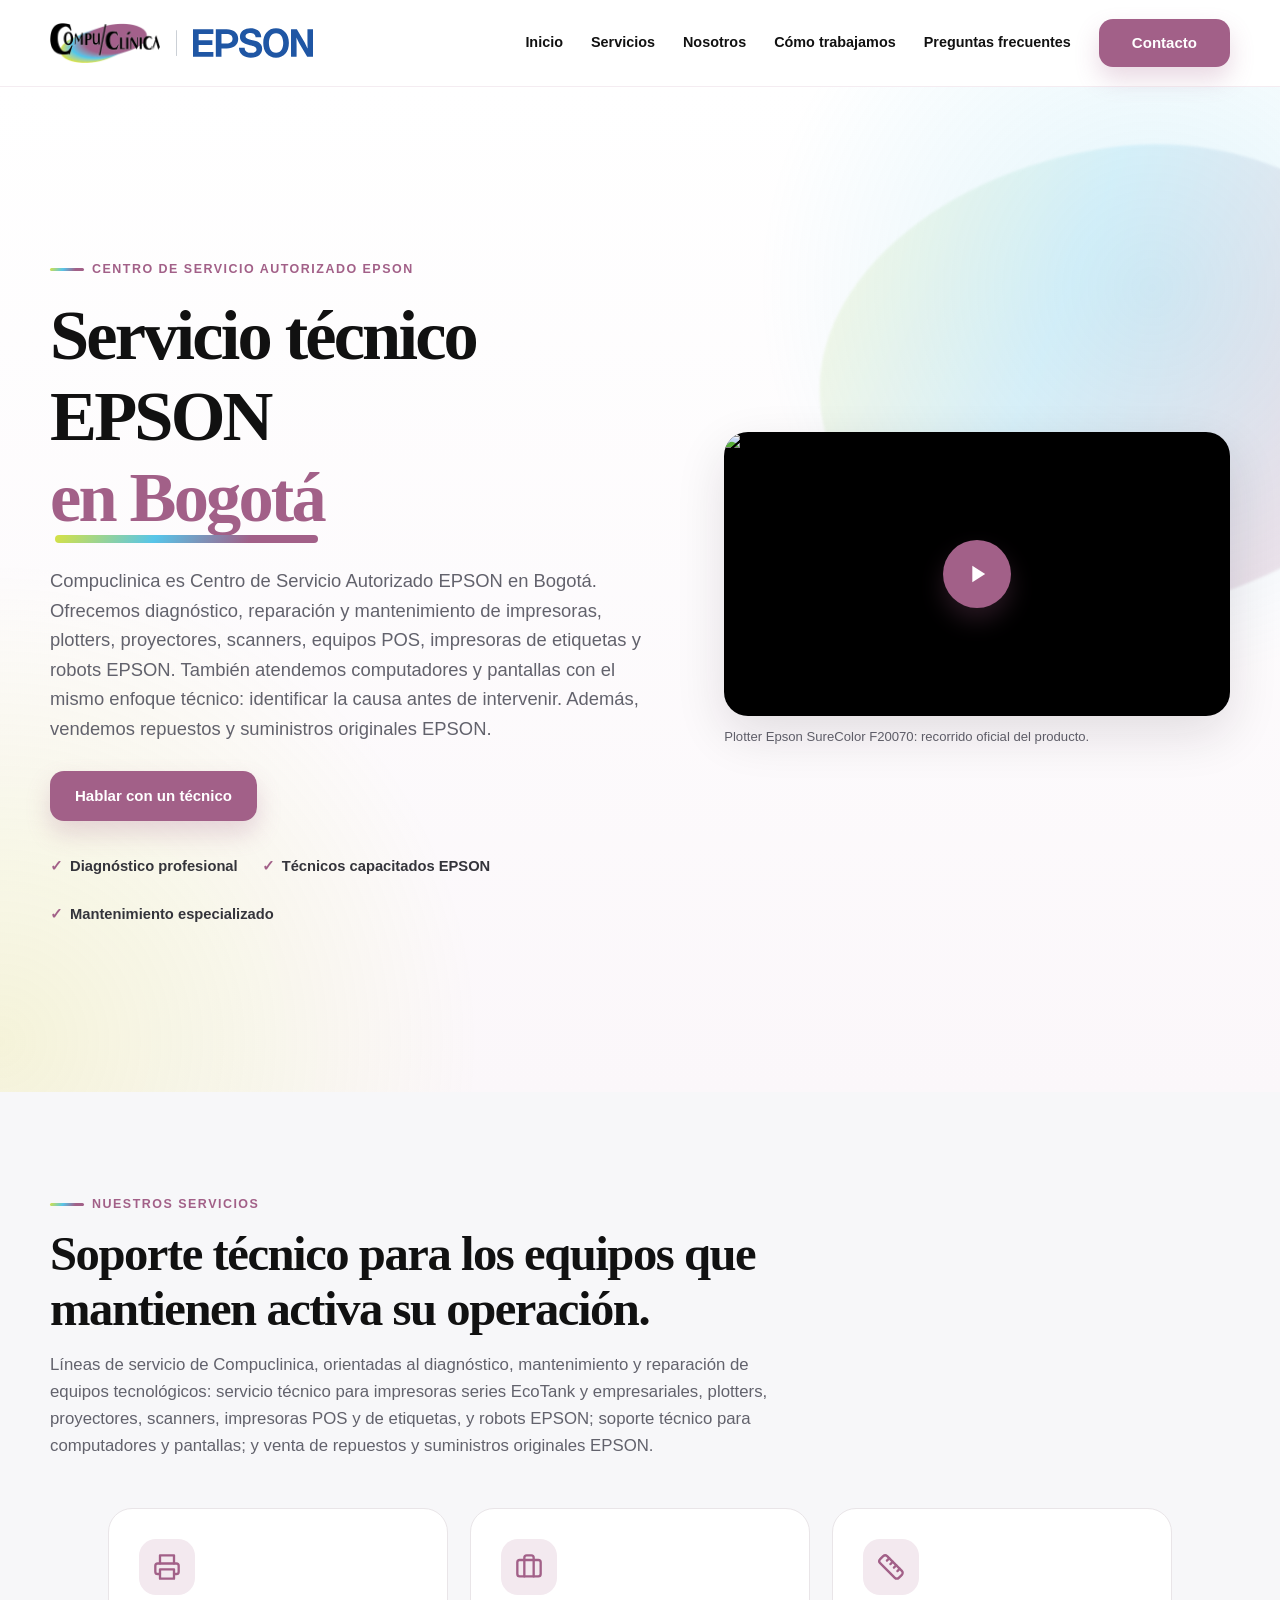
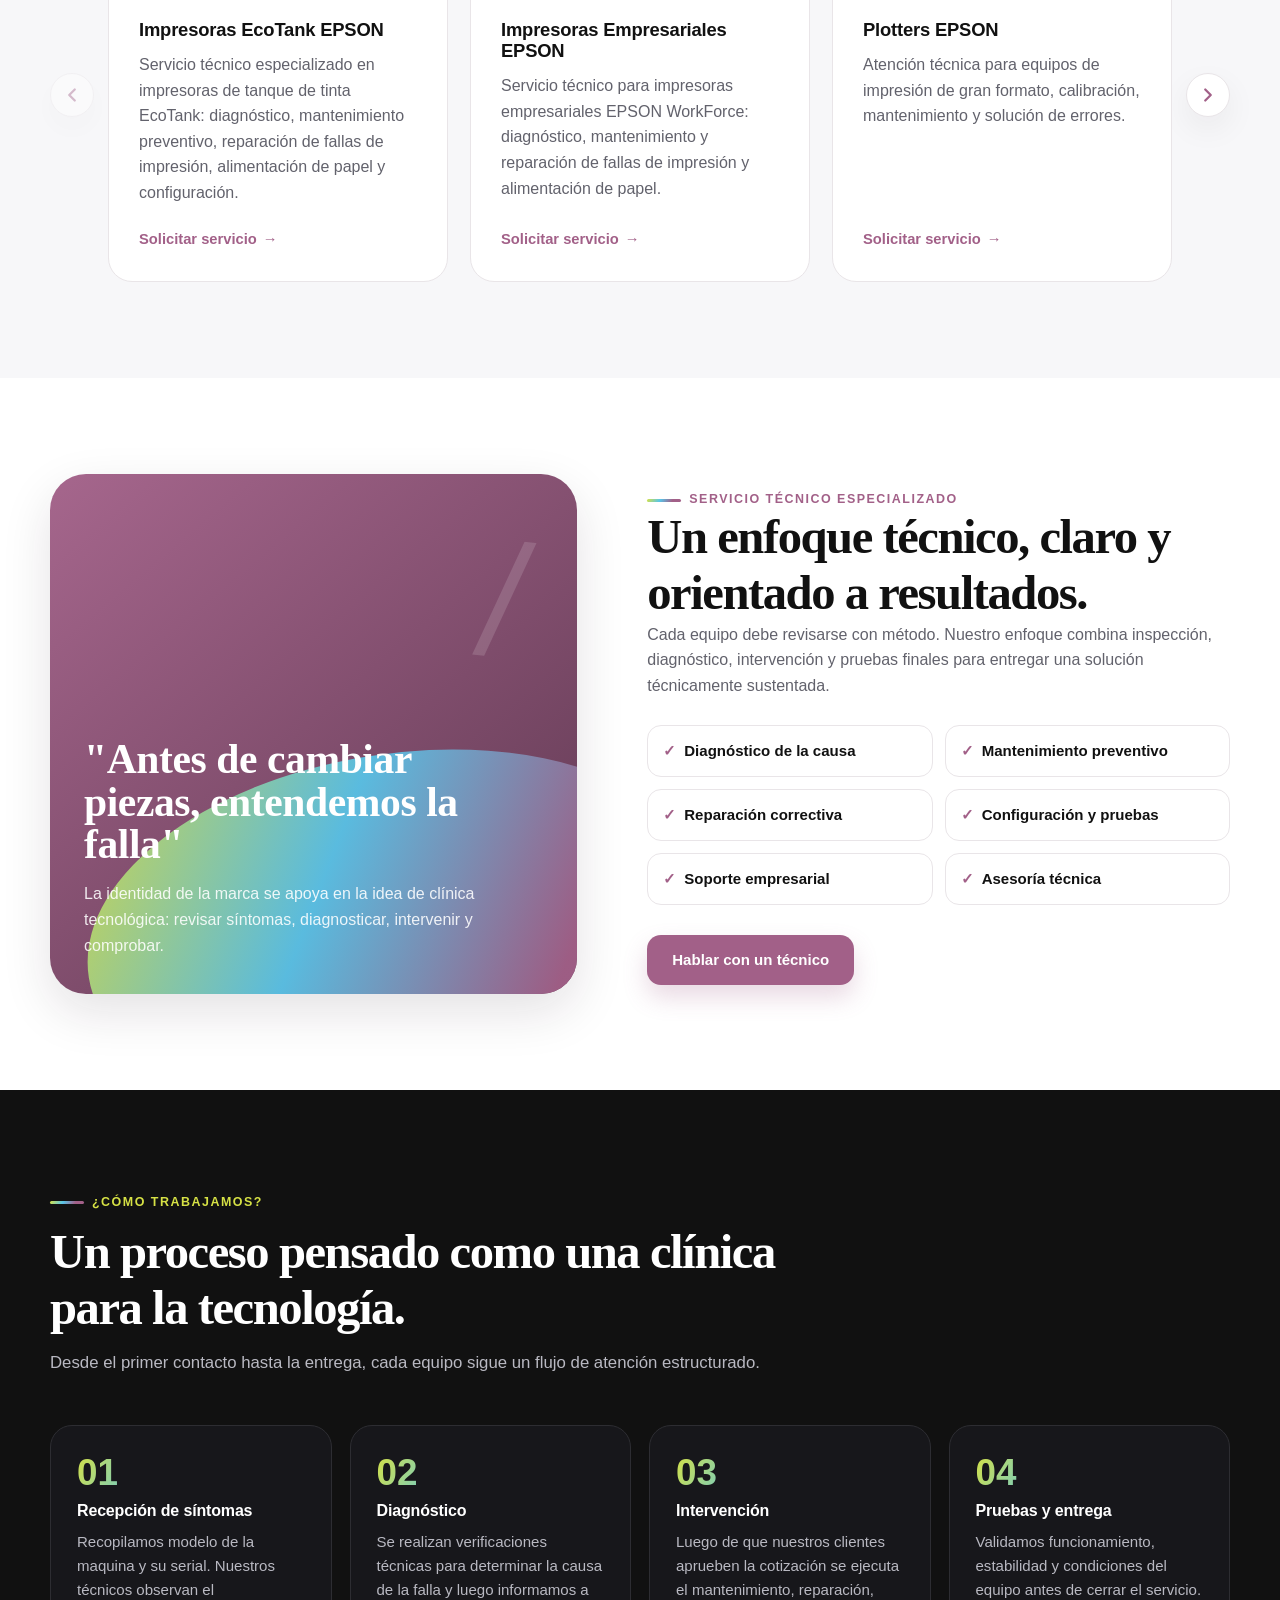
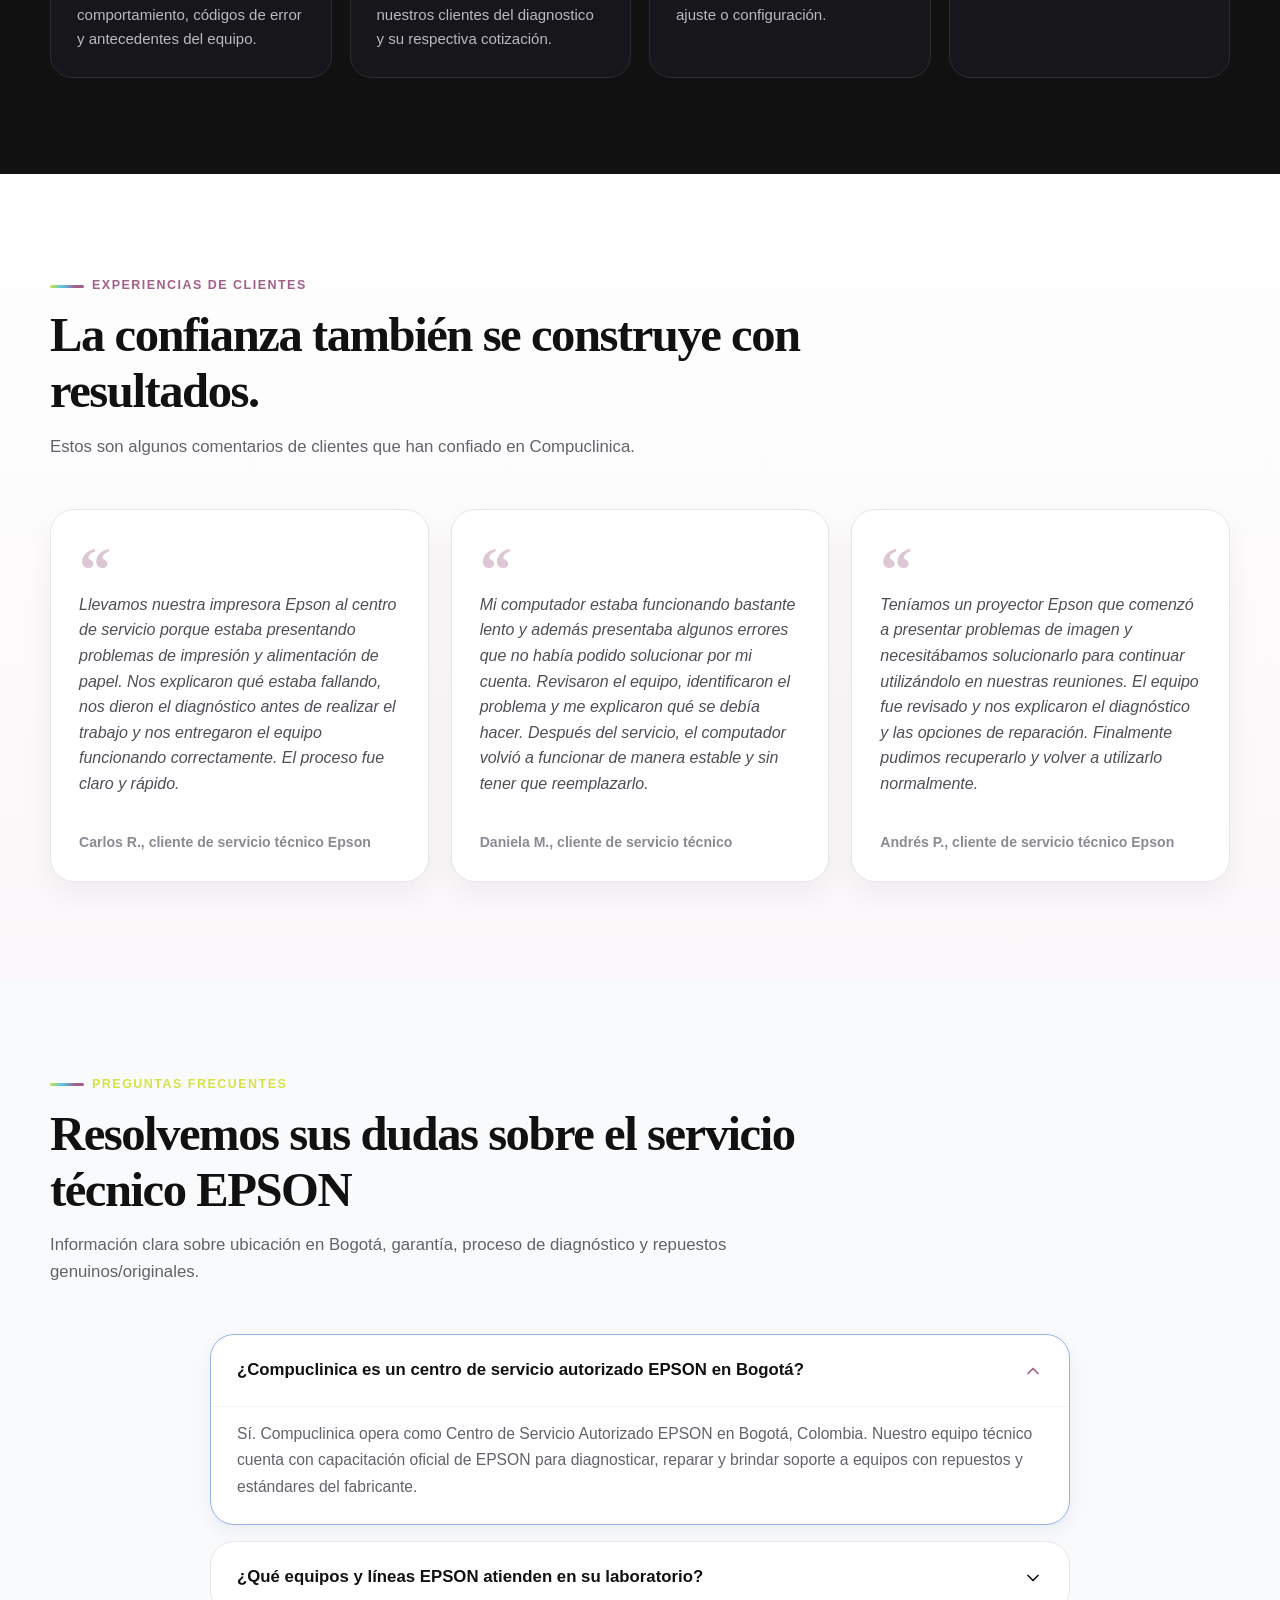
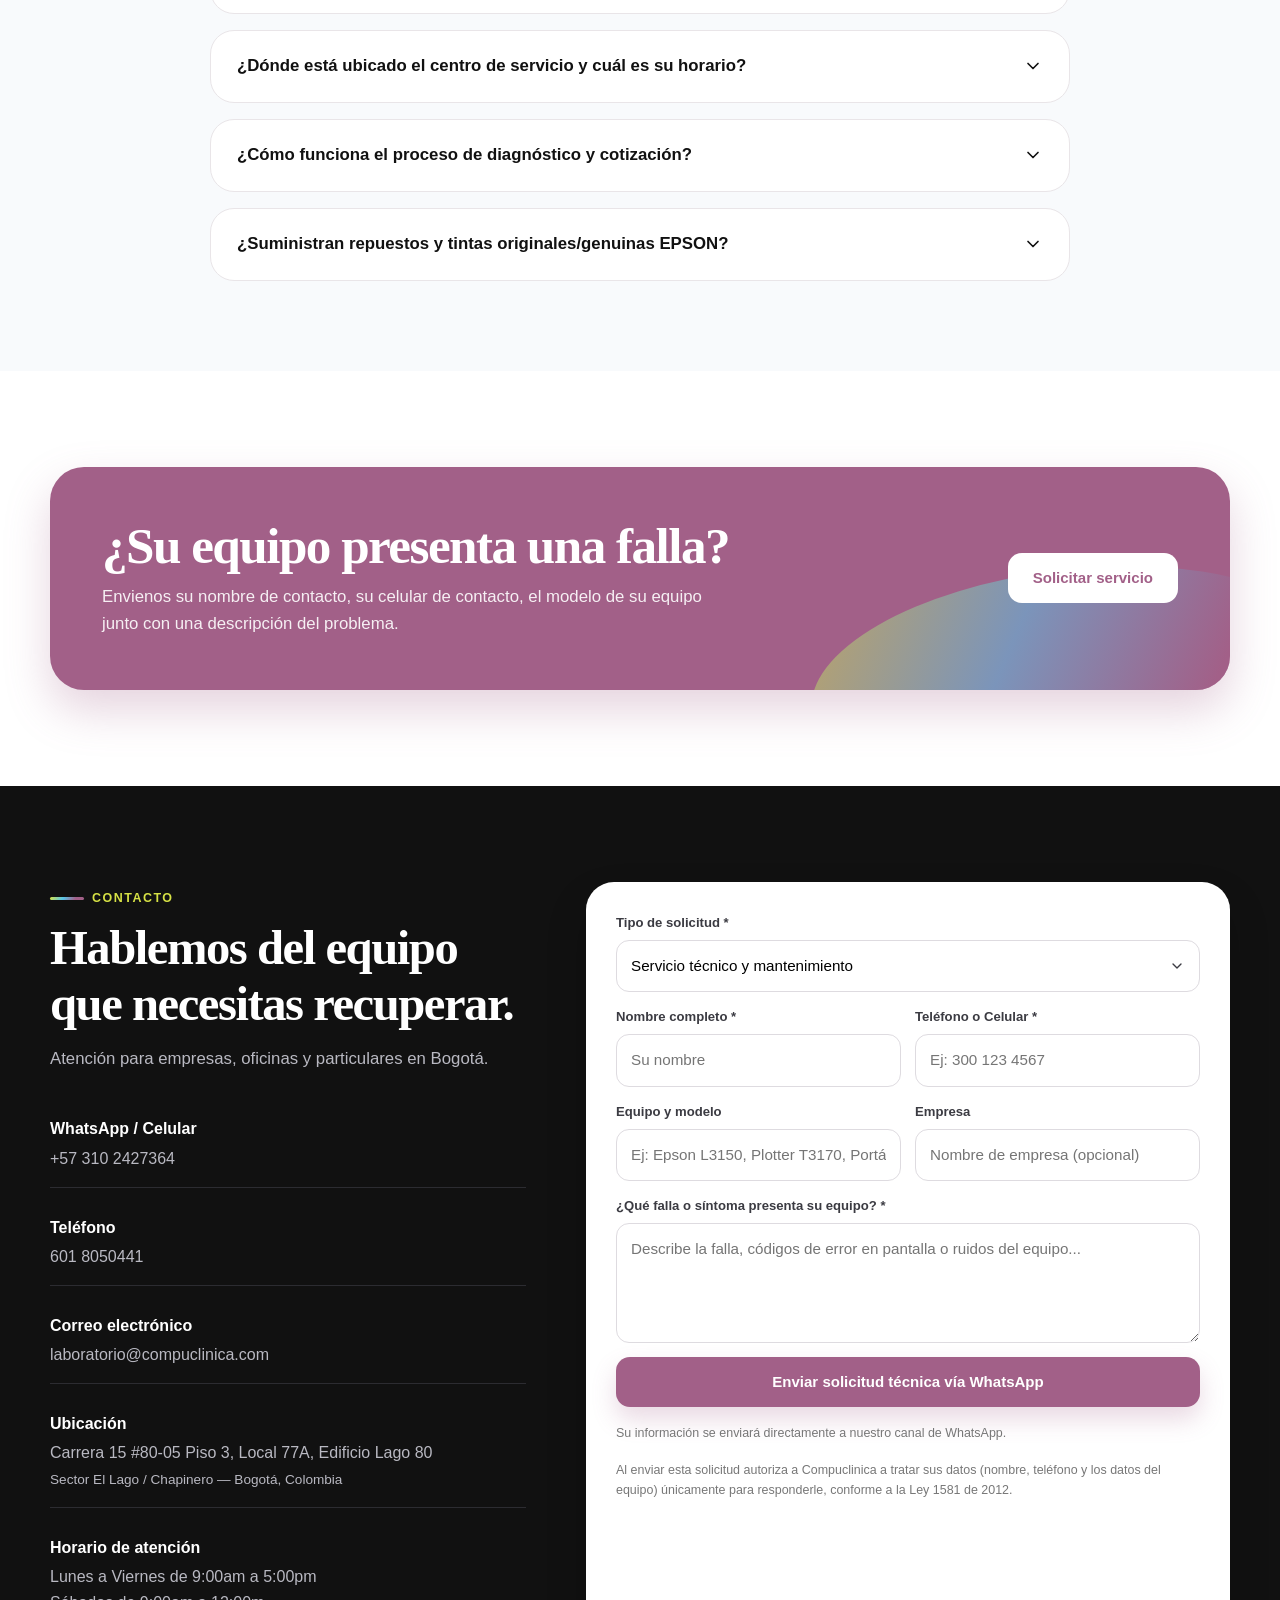
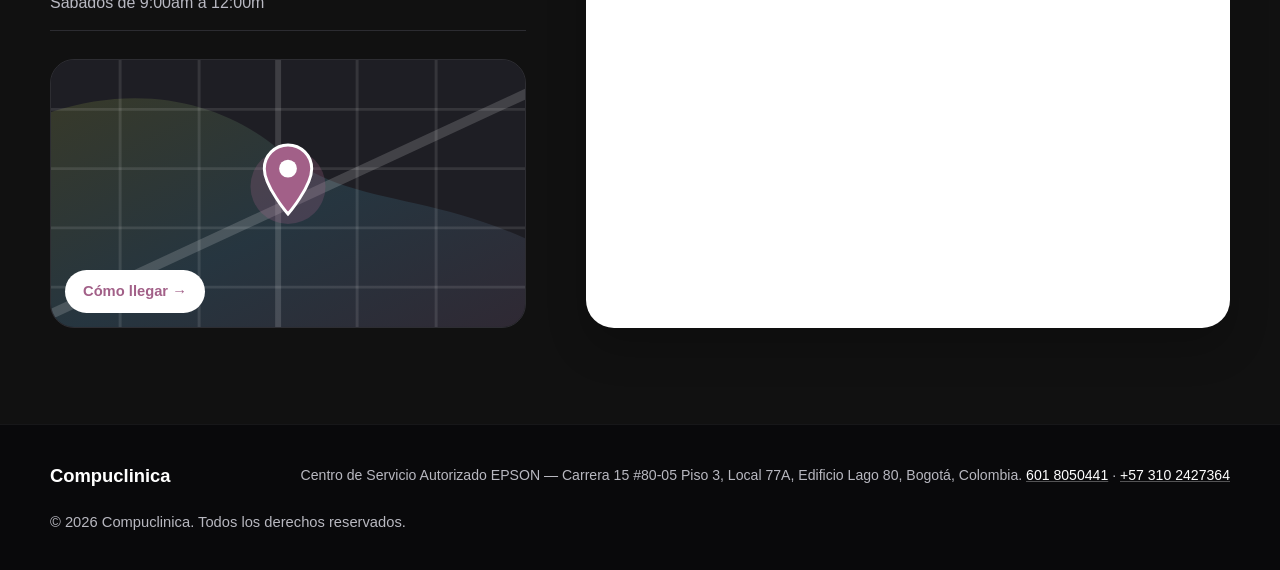
==== index.html @ 3b0aecc0 "feat: update metadata, stylesheets, assets, and add interactive map component" ====
<!DOCTYPE html>
<html lang="es-CO">

<head>
  <meta charset="UTF-8">
  <!-- CSP: debe ir antes de cualquier recurso para gobernarlo -->
  <meta http-equiv="Content-Security-Policy"
    content="default-src 'self'; script-src 'self'; style-src 'self' https://fonts.googleapis.com; font-src https://fonts.gstatic.com; img-src 'self' data: https://i.ytimg.com; connect-src 'none'; frame-src https://www.youtube-nocookie.com; base-uri 'none'; form-action 'none'; object-src 'none';">
  <meta name="viewport" content="width=device-width, initial-scale=1.0">
  <title>Servicio Técnico Autorizado EPSON en Bogotá | Compuclinica</title>
  <meta name="description"
    content="Centro de Servicio Autorizado EPSON en Bogotá: impresoras, plotters, proyectores, scanners, POS y robots. Soporte para computadores y repuestos originales.">
  <meta name="author" content="Compuclinica">
  <meta name="robots" content="index, follow">
  <link rel="canonical" href="https://www.compuclinica.com/">

  <!-- Open Graph / Redes Sociales -->
  <meta property="og:type" content="website">
  <meta property="og:url" content="https://www.compuclinica.com/">
  <meta property="og:title" content="Servicio Técnico Autorizado EPSON en Bogotá | Compuclinica">
  <meta property="og:description"
    content="Centro de Servicio Autorizado EPSON en Bogotá: impresoras, plotters, proyectores, scanners, POS y robots. Soporte para computadores y repuestos originales.">
  <meta property="og:site_name" content="Compuclinica">
  <meta property="og:locale" content="es_CO">
  <meta property="og:image" content="https://www.compuclinica.com/assets/images/og-compuclinica.png">
  <meta property="og:image:width" content="1200">
  <meta property="og:image:height" content="630">
  <meta property="og:image:alt" content="Logotipo de Compuclinica">

  <!-- Twitter Card -->
  <meta name="twitter:card" content="summary_large_image">
  <meta name="twitter:title" content="Servicio Técnico Autorizado EPSON en Bogotá | Compuclinica">
  <meta name="twitter:description"
    content="Centro de Servicio Autorizado EPSON en Bogotá: impresoras, plotters, proyectores, scanners, POS y robots. Soporte para computadores y repuestos originales.">
  <meta name="twitter:image" content="https://www.compuclinica.com/assets/images/og-compuclinica.png">

  <!-- Favicon y Recursos Gráficos -->
  <link rel="icon" href="/assets/icons/favicon.ico" sizes="48x48">
  <link rel="icon" type="image/png" sizes="192x192" href="/assets/images/favicon-compuclinica.png">

  <!-- Preconnect para optimización de Web Fonts (Core Web Vitals) -->
  <link rel="preconnect" href="https://fonts.googleapis.com" crossorigin="anonymous">
  <link rel="preconnect" href="https://fonts.gstatic.com" crossorigin="anonymous">

  <!-- Hojas de estilo (enlazadas directamente para evitar la cascada de @import) -->
  <link rel="stylesheet" href="https://fonts.googleapis.com/css2?family=Inter:wght@400;500;600;700&family=Montserrat:wght@600;700;800;900&family=Playfair+Display:ital,wght@0,700;1,700&display=swap">
  <link rel="stylesheet" href="./css/reset.css">
  <link rel="stylesheet" href="./css/variables.css">
  <link rel="stylesheet" href="./css/base.css">
  <link rel="stylesheet" href="./css/layout.css">
  <link rel="stylesheet" href="./css/components.css">
  <link rel="stylesheet" href="./css/utilities.css">

  <!-- Seguridad (hosting estático: solo las directivas que el navegador acepta vía <meta>) -->
  <meta name="referrer" content="strict-origin-when-cross-origin">

  <!-- Datos Estructurados JSON-LD (Schema.org) para SEO Técnico -->
  <script type="application/ld+json">
  {
    "@context": "https://schema.org",
    "@type": ["LocalBusiness", "ProfessionalService"],
    "@id": "https://www.compuclinica.com/#organization",
    "name": "Compuclinica",
    "alternateName": "Compuclinica - Centro de Servicio Autorizado EPSON",
    "image": "https://www.compuclinica.com/assets/images/logo-compuclinica.png",
    "logo": "https://www.compuclinica.com/assets/images/logo-compuclinica.png",
    "description": "Compuclinica es Centro de Servicio Autorizado EPSON en Bogotá, Colombia. Ofrecemos diagnóstico, reparación y mantenimiento de impresoras EcoTank, plotters SureColor, proyectores y scanners EPSON, así como soporte técnico para computadores y pantallas.",
    "telephone": ["+573102427364", "+576018050441"],
    "email": "laboratorio@compuclinica.com",
    "address": {
      "@type": "PostalAddress",
      "streetAddress": "Carrera 15 #80-05 Piso 3, Local 77A, Edificio Lago 80",
      "addressLocality": "Bogotá",
      "addressRegion": "Cundinamarca",
      "postalCode": "110221",
      "addressCountry": "CO"
    },
    "geo": {
      "@type": "GeoCoordinates",
      "latitude": "4.666611",
      "longitude": "-74.057125"
    },
    "url": "https://www.compuclinica.com",
    "priceRange": "$$",
    "openingHoursSpecification": [
      {
        "@type": "OpeningHoursSpecification",
        "dayOfWeek": ["Monday", "Tuesday", "Wednesday", "Thursday", "Friday"],
        "opens": "09:00",
        "closes": "17:00"
      },
      {
        "@type": "OpeningHoursSpecification",
        "dayOfWeek": ["Saturday"],
        "opens": "09:00",
        "closes": "12:00"
      }
    ],
    "areaServed": [
      {
        "@type": "City",
        "name": "Bogotá",
        "addressCountry": "CO"
      },
      {
        "@type": "AdministrativeArea",
        "name": "Cundinamarca",
        "addressCountry": "CO"
      }
    ],
    "hasMap": "https://maps.google.com/?q=4.666611,-74.057125",
    "sameAs": [
      "https://www.compuclinica.com"
    ],
    "knowsAbout": [
      "Reparación de impresoras EPSON",
      "Mantenimiento de impresoras EPSON EcoTank",
      "Servicio técnico autorizado EPSON",
      "Reparación de plotters EPSON SureColor",
      "Reparación de proyectores EPSON PowerLite",
      "Reparación y calibración de scanners EPSON",
      "Servicio técnico impresoras POS EPSON",
      "Repuestos y tintas genuinas EPSON",
      "Mantenimiento de computadores y pantallas"
    ],
    "hasOfferCatalog": {
      "@type": "OfferCatalog",
      "name": "Servicios Técnicos EPSON y Soporte Especializado",
      "itemListElement": [
        {
          "@type": "Offer",
          "itemOffered": {
            "@type": "Service",
            "name": "Reparación y mantenimiento de impresoras EPSON",
            "description": "Diagnóstico, mantenimiento preventivo y correctivo, cambio de almohadillas, solución a atascos y calibración de cabezales para impresoras EPSON EcoTank y láser."
          }
        },
        {
          "@type": "Offer",
          "itemOffered": {
            "@type": "Service",
            "name": "Servicio técnico para plotters EPSON SureColor",
            "description": "Atención especializada para plotters de gran formato EPSON, calibración, mantenimiento preventivo y solución de errores del sistema de inyección."
          }
        },
        {
          "@type": "Offer",
          "itemOffered": {
            "@type": "Service",
            "name": "Reparación y mantenimiento de proyectores EPSON",
            "description": "Revisión técnica de sistemas ópticos, lámparas, fuentes de luz y electrónica en proyectores EPSON PowerLite."
          }
        },
        {
          "@type": "Offer",
          "itemOffered": {
            "@type": "Service",
            "name": "Mantenimiento y calibración de scanners EPSON",
            "description": "Mantenimiento preventivo, calibración óptica y cambio de rodillos para scanners y digitalizadores EPSON."
          }
        },
        {
          "@type": "Offer",
          "itemOffered": {
            "@type": "Service",
            "name": "Servicio técnico para impresoras POS EPSON",
            "description": "Mantenimiento y reparación de impresoras térmicas y de punto de venta EPSON TM-T."
          }
        },
        {
          "@type": "Offer",
          "itemOffered": {
            "@type": "Service",
            "name": "Suministro de repuestos y tintas genuinas EPSON",
            "description": "Venta y suministro de repuestos genuinos, tintas genuinas EcoTank, cabezales y consumibles EPSON."
          }
        }
      ]
    }
  }
  </script>

  <script type="application/ld+json">
  {
    "@context": "https://schema.org",
    "@type": "BreadcrumbList",
    "itemListElement": [
      {
        "@type": "ListItem",
        "position": 1,
        "name": "Inicio",
        "item": "https://www.compuclinica.com/"
      },
      {
        "@type": "ListItem",
        "position": 2,
        "name": "Servicios Técnicos EPSON",
        "item": "https://www.compuclinica.com/#servicios"
      },
      {
        "@type": "ListItem",
        "position": 3,
        "name": "Preguntas Frecuentes",
        "item": "https://www.compuclinica.com/#faq"
      },
      {
        "@type": "ListItem",
        "position": 4,
        "name": "Contacto y Ubicación",
        "item": "https://www.compuclinica.com/#contacto"
      }
    ]
  }
  </script>

  <script type="application/ld+json">
  {
    "@context": "https://schema.org",
    "@type": "FAQPage",
    "mainEntity": [
      {
        "@type": "Question",
        "name": "¿Compuclinica es un centro de servicio autorizado EPSON en Bogotá?",
        "acceptedAnswer": {
          "@type": "Answer",
          "text": "Sí. Compuclinica opera como Centro de Servicio Autorizado EPSON en Bogotá, Colombia. Nuestro equipo técnico cuenta con capacitación oficial de EPSON para diagnosticar, reparar y brindar soporte a equipos con repuestos y estándares del fabricante."
        }
      },
      {
        "@type": "Question",
        "name": "¿Qué equipos y líneas EPSON atienden en su laboratorio?",
        "acceptedAnswer": {
          "@type": "Answer",
          "text": "Atendemos la línea completa de equipos EPSON: impresoras series EcoTank (L3150, L3210, L3250, L4260, L8050, etc.), impresoras empresariales (WorkForce), plotters de gran formato (SureColor, SureLab, etc), proyectores de video (PowerLite, Laser, Home Cinema), scanners (DS-Series), impresoras de punto de venta (POS / TM-T), impresoras de etiquetas ColorWorks, robots. Además, brindamos soporte especializado para computadores y pantallas."
        }
      },
      {
        "@type": "Question",
        "name": "¿Dónde está ubicado el centro de servicio y cuál es su horario?",
        "acceptedAnswer": {
          "@type": "Answer",
          "text": "Estamos ubicados en el sector tecnológico de El Lago / Chapinero en Bogotá: Carrera 15 #80-05, Piso 3, Local 77A, Edificio Lago 80. Nuestro horario de atención es de lunes a viernes de 9:00 a.m. a 5:00 p.m. y sábados de 9:00 a.m. a 12:00 m."
        }
      },
      {
        "@type": "Question",
        "name": "¿Cómo funciona el proceso de diagnóstico y cotización?",
        "acceptedAnswer": {
          "@type": "Answer",
          "text": "Registramos el modelo y número serial de su equipo junto con los síntomas reportados. Nuestros especialistas realizan una inspección técnica para determinar el origen exacto de la falla. Le entregamos un diagnóstico claro y la cotización para su aprobación antes de realizar cualquier intervención o sustitución de piezas."
        }
      },
      {
        "@type": "Question",
        "name": "¿Suministran repuestos y tintas originales/genuinas EPSON?",
        "acceptedAnswer": {
          "@type": "Answer",
          "text": "Sí. Disponemos de repuestos genuinos, cabezales, almohadillas, tintas genuinas de botella EcoTank, rodillos de tracción y fuentes de poder EPSON. Puedes solicitar una cotización directamente desde nuestro formulario seleccionando la opción de Repuestos y Suministros."
        }
      }
    ]
  }
  </script>
  <script type="application/ld+json">
  {
    "@context": "https://schema.org",
    "@type": "VideoObject",
    "name": "Epson SureColor F20070 | Product Tour Oficial",
    "description": "Recorrido oficial del producto Epson SureColor F20070, plotter de gran formato, publicado por Epson Latinoamérica.",
    "thumbnailUrl": "https://i.ytimg.com/vi/7j501eRP-dY/hqdefault.jpg",
    "uploadDate": "2026-06-15T12:11:18-07:00",
    "duration": "PT1M43S",
    "embedUrl": "https://www.youtube-nocookie.com/embed/7j501eRP-dY",
    "contentUrl": "https://www.youtube.com/watch?v=7j501eRP-dY"
  }
  </script>

</head>

<body>
  <a href="#inicio" class="skip-link">Saltar al contenido principal</a>

  <header class="nav" id="mainHeader">
    <div class="container nav-inner">
      <a href="#inicio" class="brand-link" aria-label="Compuclinica - Inicio">
        <img class="brand-logo" src="./assets/images/logo-compuclinica-460.webp"
          alt="Compuclinica - Centro de Servicio Autorizado EPSON en Bogotá" width="460" height="168" loading="eager"
          decoding="async">
        <span class="logo-sep" aria-hidden="true"></span>
        <img class="epson-logo" src="./assets/images/Epson Logo Black.svg" alt="EPSON Logo Autorizado" width="817"
          height="195" loading="eager" decoding="async">
      </a>

      <button type="button" class="menu-btn" aria-label="Abrir menú de navegación" aria-expanded="false"
        aria-controls="navLinks">
        ☰
      </button>

      <nav aria-label="Navegación principal">
        <ul class="nav-links" id="navLinks">
          <li><a href="#inicio">Inicio</a></li>
          <li><a href="#servicios">Servicios</a></li>
          <li><a href="#nosotros">Nosotros</a></li>
          <li><a href="#proceso">Cómo trabajamos</a></li>
          <li><a href="#faq">Preguntas frecuentes</a></li>
          <li><a href="#contacto" class="btn btn-primary nav-contact">Contacto</a></li>
        </ul>
      </nav>
    </div>
  </header>

  <main id="mainContent">
    <section class="hero" id="inicio" aria-label="Introducción y Diagnóstico">
      <div class="container hero-grid">
        <div>
          <div class="eyebrow">Centro de Servicio Autorizado EPSON</div>
          <h1>Servicio técnico EPSON<br><span>en Bogotá</span></h1>
          <p>
            Compuclinica es Centro de Servicio Autorizado EPSON en Bogotá. Ofrecemos diagnóstico, reparación y
            mantenimiento de impresoras, plotters, proyectores, scanners, equipos POS, impresoras de etiquetas y robots
            EPSON. También atendemos computadores y pantallas con el mismo enfoque técnico: identificar la causa antes
            de intervenir. Además, vendemos repuestos y suministros originales EPSON.
          </p>

          <div class="hero-actions">
            <a class="btn btn-primary" href="#contacto">Hablar con un técnico</a>
          </div>

          <div class="hero-trust">
            <span>Diagnóstico profesional</span>
            <span>Técnicos capacitados EPSON</span>
            <span>Mantenimiento especializado</span>
          </div>
        </div>

        <figure class="hero-video">
          <div class="video-embed" data-video-id="7j501eRP-dY" data-video-title="Epson SureColor F20070 | Product Tour Oficial">
            <button type="button" class="video-play" aria-label="Reproducir video: Epson SureColor F20070 | Product Tour Oficial">
              <img src="https://i.ytimg.com/vi/7j501eRP-dY/hqdefault.jpg" alt="Miniatura del video del plotter Epson SureColor F20070"
                width="480" height="360" decoding="async">
              <span class="video-play-icon" aria-hidden="true"><svg xmlns="http://www.w3.org/2000/svg" width="28" height="28"
                  viewBox="0 0 24 24" fill="currentColor">
                  <path d="M8 5v14l11-7z"></path>
                </svg></span>
            </button>
            <noscript><a class="video-fallback" href="https://www.youtube.com/watch?v=7j501eRP-dY" rel="noopener" target="_blank">Ver el video en YouTube</a></noscript>
          </div>
          <figcaption>Plotter Epson SureColor F20070: recorrido oficial del producto.</figcaption>
        </figure>


      </div>
    </section>
    <section class="services" id="servicios" aria-labelledby="servicesHeading">
      <div class="container">
        <div class="section-head">
          <div class="eyebrow">Nuestros servicios</div>
          <h2 id="servicesHeading">Soporte técnico para los equipos que mantienen activa su operación.</h2>
          <p>Líneas de servicio de Compuclinica, orientadas al diagnóstico, mantenimiento y reparación de equipos
            tecnológicos: servicio técnico para impresoras series EcoTank y empresariales, plotters, proyectores,
            scanners, impresoras POS y de etiquetas, y robots EPSON; soporte técnico para computadores y pantallas; y
            venta de repuestos y suministros originales EPSON.</p>
        </div>

        <div class="service-carousel" data-carousel>
          <button type="button" class="carousel-btn carousel-prev" aria-label="Servicios anteriores"><svg
              xmlns="http://www.w3.org/2000/svg" width="22" height="22" viewBox="0 0 24 24" fill="none"
              stroke="currentColor" stroke-width="2.5" stroke-linecap="round" stroke-linejoin="round" aria-hidden="true"
              focusable="false">
              <polyline points="15 18 9 12 15 6"></polyline>
            </svg></button>
          <div class="service-track" role="region" aria-label="Carrusel de servicios" tabindex="0">

            <article class="service-card">
              <div class="icon" aria-hidden="true"><svg xmlns="http://www.w3.org/2000/svg" width="28" height="28"
                  viewBox="0 0 24 24" fill="none" stroke="currentColor" stroke-width="2" stroke-linecap="round"
                  stroke-linejoin="round">
                  <polyline points="6 9 6 2 18 2 18 9"></polyline>
                  <path d="M6 18H4a2 2 0 0 1-2-2v-5a2 2 0 0 1 2-2h16a2 2 0 0 1 2 2v5a2 2 0 0 1-2 2h-2"></path>
                  <rect x="6" y="14" width="12" height="8"></rect>
                </svg></div>
              <h3>Impresoras EcoTank EPSON</h3>
              <p>Servicio técnico especializado en impresoras de tanque de tinta EcoTank: diagnóstico, mantenimiento
                preventivo, reparación de fallas de impresión, alimentación de papel y configuración.</p>
              <a href="#contacto" data-tipo="servicio" data-equipo="Impresora EcoTank EPSON">Solicitar servicio <span
                  aria-hidden="true">→</span></a>
            </article>

            <article class="service-card">
              <div class="icon" aria-hidden="true"><svg xmlns="http://www.w3.org/2000/svg" width="28" height="28"
                  viewBox="0 0 24 24" fill="none" stroke="currentColor" stroke-width="2" stroke-linecap="round"
                  stroke-linejoin="round">
                  <path d="M16 20V4a2 2 0 0 0-2-2h-4a2 2 0 0 0-2 2v16"></path>
                  <rect width="20" height="14" x="2" y="6" rx="2"></rect>
                </svg></div>
              <h3>Impresoras Empresariales EPSON</h3>
              <p>Servicio técnico para impresoras empresariales EPSON WorkForce: diagnóstico, mantenimiento y reparación
                de fallas de impresión y alimentación de papel.</p>
              <a href="#contacto" data-tipo="servicio" data-equipo="Impresora WorkForce EPSON">Solicitar servicio <span
                  aria-hidden="true">→</span></a>
            </article>

            <article class="service-card">
              <div class="icon" aria-hidden="true"><svg xmlns="http://www.w3.org/2000/svg" width="28" height="28"
                  viewBox="0 0 24 24" fill="none" stroke="currentColor" stroke-width="2" stroke-linecap="round"
                  stroke-linejoin="round">
                  <path
                    d="M21.3 15.3a2.4 2.4 0 0 1 0 3.4l-2.6 2.6a2.4 2.4 0 0 1-3.4 0L2.7 8.7a2.41 2.41 0 0 1 0-3.4l2.6-2.6a2.41 2.41 0 0 1 3.4 0Z">
                  </path>
                  <path d="m14.5 12.5 2-2"></path>
                  <path d="m11.5 9.5 2-2"></path>
                  <path d="m8.5 6.5 2-2"></path>
                  <path d="m17.5 15.5 2-2"></path>
                </svg></div>
              <h3>Plotters EPSON</h3>
              <p>Atención técnica para equipos de impresión de gran formato, calibración, mantenimiento y solución de
                errores.</p>
              <a href="#contacto" data-tipo="servicio" data-equipo="Plotter EPSON">Solicitar servicio <span
                  aria-hidden="true">→</span></a>
            </article>

            <article class="service-card">
              <div class="icon" aria-hidden="true"><svg xmlns="http://www.w3.org/2000/svg" width="28" height="28"
                  viewBox="0 0 24 24" fill="none" stroke="currentColor" stroke-width="2" stroke-linecap="round"
                  stroke-linejoin="round">
                  <path d="M3 7V5a2 2 0 0 1 2-2h2"></path>
                  <path d="M17 3h2a2 2 0 0 1 2 2v2"></path>
                  <path d="M21 17v2a2 2 0 0 1-2 2h-2"></path>
                  <path d="M7 21H5a2 2 0 0 1-2-2v-2"></path>
                  <line x1="7" y1="12" x2="17" y2="12"></line>
                </svg></div>
              <h3>Scanners EPSON</h3>
              <p>Mantenimiento preventivo, calibración óptica, cambio de rodillos y solución a fallas de digitalización
                y conectividad.</p>
              <a href="#contacto" data-tipo="servicio" data-equipo="Scanner EPSON">Solicitar servicio <span
                  aria-hidden="true">→</span></a>
            </article>

            <article class="service-card">
              <div class="icon" aria-hidden="true"><svg xmlns="http://www.w3.org/2000/svg" width="28" height="28"
                  viewBox="0 0 24 24" fill="none" stroke="currentColor" stroke-width="2" stroke-linecap="round"
                  stroke-linejoin="round">
                  <path d="M5 7 3 5"></path>
                  <path d="M9 6V3"></path>
                  <path d="M13 7l2-2"></path>
                  <circle cx="9" cy="13" r="3"></circle>
                  <path d="M11.83 12H20a2 2 0 0 1 2 2v4a2 2 0 0 1-2 2H4a2 2 0 0 1-2-2v-4a2 2 0 0 1 2-2h2.17"></path>
                  <path d="M16 16h2"></path>
                </svg></div>
              <h3>Proyectores EPSON</h3>
              <p>Revisión de sistemas ópticos, fuentes de luz, electrónica, ventilación y diagnóstico de códigos de
                falla.</p>
              <a href="#contacto" data-tipo="servicio" data-equipo="Proyector EPSON">Solicitar servicio <span
                  aria-hidden="true">→</span></a>
            </article>

            <article class="service-card">
              <div class="icon" aria-hidden="true"><svg xmlns="http://www.w3.org/2000/svg" width="28" height="28"
                  viewBox="0 0 24 24" fill="none" stroke="currentColor" stroke-width="2" stroke-linecap="round"
                  stroke-linejoin="round">
                  <path d="M4 2v20l2-1 2 1 2-1 2 1 2-1 2 1 2-1 2 1V2l-2 1-2-1-2 1-2-1-2 1-2-1-2 1Z"></path>
                  <path d="M16 8h-6a2 2 0 1 0 0 4h4a2 2 0 1 1 0 4H8"></path>
                  <path d="M12 17V7"></path>
                </svg></div>
              <h3>Impresoras POS EPSON</h3>
              <p>Servicio técnico especializado, mantenimiento y configuración para equipos de impresión en puntos de
                venta POS.</p>
              <a href="#contacto" data-tipo="servicio" data-equipo="Impresora POS EPSON">Solicitar servicio <span
                  aria-hidden="true">→</span></a>
            </article>

            <article class="service-card">
              <div class="icon" aria-hidden="true"><svg xmlns="http://www.w3.org/2000/svg" width="28" height="28"
                  viewBox="0 0 24 24" fill="none" stroke="currentColor" stroke-width="2" stroke-linecap="round"
                  stroke-linejoin="round">
                  <path
                    d="M12.586 2.586A2 2 0 0 0 11.172 2H4a2 2 0 0 0-2 2v7.172a2 2 0 0 0 .586 1.414l8.704 8.704a2.426 2.426 0 0 0 3.42 0l6.58-6.58a2.426 2.426 0 0 0 0-3.42z">
                  </path>
                  <circle cx="7.5" cy="7.5" r=".5" fill="currentColor"></circle>
                </svg></div>
              <h3>Impresoras de Etiquetas EPSON</h3>
              <p>Servicio técnico para impresoras de etiquetas EPSON ColorWorks: diagnóstico, mantenimiento y reparación
                de fallas de impresión.</p>
              <a href="#contacto" data-tipo="servicio" data-equipo="Impresora de etiquetas EPSON">Solicitar servicio
                <span aria-hidden="true">→</span></a>
            </article>

            <article class="service-card">
              <div class="icon" aria-hidden="true"><svg xmlns="http://www.w3.org/2000/svg" width="28" height="28"
                  viewBox="0 0 24 24" fill="none" stroke="currentColor" stroke-width="2" stroke-linecap="round"
                  stroke-linejoin="round">
                  <path d="M12 8V4H8"></path>
                  <rect width="16" height="12" x="4" y="8" rx="2"></rect>
                  <path d="M2 14h2"></path>
                  <path d="M20 14h2"></path>
                  <path d="M15 13v2"></path>
                  <path d="M9 13v2"></path>
                </svg></div>
              <h3>Robots EPSON</h3>
              <p>Soporte técnico para robots EPSON: diagnóstico, mantenimiento y atención de fallas.</p>
              <a href="#contacto" data-tipo="servicio" data-equipo="Robot EPSON">Solicitar servicio <span
                  aria-hidden="true">→</span></a>
            </article>

            <article class="service-card">
              <div class="icon" aria-hidden="true"><svg xmlns="http://www.w3.org/2000/svg" width="28" height="28"
                  viewBox="0 0 24 24" fill="none" stroke="currentColor" stroke-width="2" stroke-linecap="round"
                  stroke-linejoin="round">
                  <path
                    d="M20 16V7a2 2 0 0 0-2-2H6a2 2 0 0 0-2 2v9m16 0H4m16 0 1.28 2.55a1 1 0 0 1-.9 1.45H3.62a1 1 0 0 1-.9-1.45L4 16">
                  </path>
                </svg></div>
              <h3>Computadores</h3>
              <p>Soporte de hardware y software, configuración, mantenimiento y acompañamiento técnico en computadores y
                portátiles.</p>
              <a href="#contacto" data-tipo="servicio" data-equipo="Computador">Solicitar servicio <span
                  aria-hidden="true">→</span></a>
            </article>

            <article class="service-card">
              <div class="icon" aria-hidden="true"><svg xmlns="http://www.w3.org/2000/svg" width="28" height="28"
                  viewBox="0 0 24 24" fill="none" stroke="currentColor" stroke-width="2" stroke-linecap="round"
                  stroke-linejoin="round">
                  <rect x="2" y="3" width="20" height="14" rx="2" ry="2"></rect>
                  <line x1="8" y1="21" x2="16" y2="21"></line>
                  <line x1="12" y1="17" x2="12" y2="21"></line>
                </svg></div>
              <h3>Pantallas</h3>
              <p>Diagnóstico y reparación de pantallas y monitores, atención a fallas de encendido, señal de video,
                retroiluminación y paneles.</p>
              <a href="#contacto" data-tipo="servicio" data-equipo="Pantalla">Solicitar servicio <span
                  aria-hidden="true">→</span></a>
            </article>

            <article class="service-card">
              <div class="icon" aria-hidden="true"><svg xmlns="http://www.w3.org/2000/svg" width="28" height="28"
                  viewBox="0 0 24 24" fill="none" stroke="currentColor" stroke-width="2" stroke-linecap="round"
                  stroke-linejoin="round">
                  <path
                    d="M21 16V8a2 2 0 0 0-1-1.73l-7-4a2 2 0 0 0-2 0l-7 4A2 2 0 0 0 3 8v8a2 2 0 0 0 1 1.73l7 4a2 2 0 0 0 2 0l7-4A2 2 0 0 0 21 16z">
                  </path>
                  <polyline points="3.27 6.96 12 12.01 20.73 6.96"></polyline>
                  <line x1="12" y1="22.08" x2="12" y2="12"></line>
                </svg></div>
              <h3>Venta de Repuestos y Suministros Originales EPSON</h3>
              <p>Venta de repuestos y suministros originales EPSON para garantizar el óptimo rendimiento de sus
                equipos.</p>
              <a href="#contacto" data-tipo="cotizacion">Solicitar cotización <span aria-hidden="true">→</span></a>
            </article>

          </div>
          <button type="button" class="carousel-btn carousel-next" aria-label="Servicios siguientes"><svg
              xmlns="http://www.w3.org/2000/svg" width="22" height="22" viewBox="0 0 24 24" fill="none"
              stroke="currentColor" stroke-width="2.5" stroke-linecap="round" stroke-linejoin="round" aria-hidden="true"
              focusable="false">
              <polyline points="9 18 15 12 9 6"></polyline>
            </svg></button>

        </div>
      </div>
    </section>

    <section class="specialist" id="nosotros" aria-labelledby="aboutHeading">
      <div class="container specialist-grid">
        <div class="visual-panel" role="img" aria-label="Compuclinica: Antes de cambiar piezas entendemos la falla">
          <div class="slash" aria-hidden="true">/</div>
          <div class="visual-panel-content">
            <h3>"Antes de cambiar piezas, entendemos la falla"</h3>
            <p>La identidad de la marca se apoya en la idea de clínica tecnológica: revisar síntomas, diagnosticar,
              intervenir y comprobar.</p>
          </div>
        </div>

        <div>
          <div class="eyebrow">Servicio técnico especializado</div>
          <h2 id="aboutHeading">Un enfoque técnico, claro y orientado a resultados.</h2>
          <p>Cada equipo debe revisarse con método. Nuestro enfoque combina inspección, diagnóstico, intervención y
            pruebas finales para entregar una solución técnicamente sustentada.</p>

          <div class="checks">
            <div class="check">Diagnóstico de la causa</div>
            <div class="check">Mantenimiento preventivo</div>
            <div class="check">Reparación correctiva</div>
            <div class="check">Configuración y pruebas</div>
            <div class="check">Soporte empresarial</div>
            <div class="check">Asesoría técnica</div>
          </div>

          <a class="btn btn-primary" href="#contacto">Hablar con un técnico</a>
        </div>
      </div>
    </section>
    <section class="process" id="proceso" aria-labelledby="processHeading">
      <div class="container">
        <div class="section-head">
          <div class="eyebrow eyebrow--lime">¿Cómo trabajamos?</div>
          <h2 id="processHeading">Un proceso pensado como una clínica para la tecnología.</h2>
          <p>Desde el primer contacto hasta la entrega, cada equipo sigue un flujo de atención estructurado.</p>
        </div>

        <div class="steps-grid">

          <div class="step">
            <div class="step-num">01</div>
            <h3>Recepción de síntomas</h3>
            <p>Recopilamos modelo de la maquina y su serial. Nuestros técnicos observan el comportamiento, códigos de
              error y antecedentes del equipo.</p>
          </div>
          <div class="step">
            <div class="step-num">02</div>
            <h3>Diagnóstico</h3>
            <p>Se realizan verificaciones técnicas para determinar la causa de la falla y luego informamos a nuestros
              clientes del diagnostico y su respectiva cotización.</p>
          </div>
          <div class="step">
            <div class="step-num">03</div>
            <h3>Intervención</h3>
            <p>Luego de que nuestros clientes aprueben la cotización se ejecuta el mantenimiento, reparación, ajuste o
              configuración.</p>
          </div>
          <div class="step">
            <div class="step-num">04</div>
            <h3>Pruebas y entrega</h3>
            <p>Validamos funcionamiento, estabilidad y condiciones del equipo antes de cerrar el servicio.</p>
          </div>
        </div>
      </div>
    </section>


    <section class="testimonials" id="testimonios" aria-labelledby="testimonialsHeading">
      <div class="container">
        <div class="section-head">
          <div class="eyebrow">Experiencias de clientes</div>
          <h2 id="testimonialsHeading">La confianza también se construye con resultados.</h2>
          <p>Estos son algunos comentarios de clientes que han confiado en Compuclinica.</p>
        </div>

        <div class="testimonial-grid">

          <article class="quote">
            <div class="quote-mark" aria-hidden="true">“</div>
            <p>Llevamos nuestra impresora Epson al centro de servicio porque estaba presentando problemas de impresión y
              alimentación de papel. Nos explicaron qué estaba fallando, nos dieron el diagnóstico antes de realizar el
              trabajo y nos entregaron el equipo funcionando correctamente. El proceso fue claro y rápido.</p>
            <div class="quote-author">
              <small>Carlos R., cliente de servicio técnico Epson</small>
            </div>
          </article>
          <article class="quote">
            <div class="quote-mark" aria-hidden="true">“</div>
            <p>Mi computador estaba funcionando bastante lento y además presentaba algunos errores que no había podido
              solucionar por mi cuenta. Revisaron el equipo, identificaron el problema y me explicaron qué se debía
              hacer. Después del servicio, el computador volvió a funcionar de manera estable y sin tener que
              reemplazarlo.</p>
            <div class="quote-author">
              <small>Daniela M., cliente de servicio técnico</small>
            </div>
          </article>
          <article class="quote">
            <div class="quote-mark" aria-hidden="true">“</div>
            <p>Teníamos un proyector Epson que comenzó a presentar problemas de imagen y necesitábamos solucionarlo para
              continuar utilizándolo en nuestras reuniones. El equipo fue revisado y nos explicaron el diagnóstico y las
              opciones de reparación. Finalmente pudimos recuperarlo y volver a utilizarlo normalmente.</p>
            <div class="quote-author">
              <small>Andrés P., cliente de servicio técnico Epson</small>
            </div>
          </article>
        </div>
      </div>
    </section>

    <section class="faq-section" id="faq" aria-labelledby="faqHeading">
      <div class="container">
        <div class="section-head">
          <div class="eyebrow eyebrow--lime">Preguntas frecuentes</div>
          <h2 id="faqHeading">Resolvemos sus dudas sobre el servicio técnico EPSON</h2>
          <p>Información clara sobre ubicación en Bogotá, garantía, proceso de diagnóstico y repuestos
            genuinos/originales.</p>
        </div>

        <div class="faq-grid">
          <details class="faq-item" open>
            <summary class="faq-question">
              <span>¿Compuclinica es un centro de servicio autorizado EPSON en Bogotá?</span>
              <svg class="faq-icon" width="20" height="20" viewBox="0 0 24 24" fill="none" stroke="currentColor"
                stroke-width="2" stroke-linecap="round" stroke-linejoin="round" aria-hidden="true">
                <polyline points="6 9 12 15 18 9"></polyline>
              </svg>
            </summary>
            <div class="faq-answer">
              <p>Sí. Compuclinica opera como Centro de Servicio Autorizado EPSON en Bogotá, Colombia. Nuestro equipo
                técnico cuenta con capacitación oficial de EPSON para diagnosticar, reparar y brindar soporte a
                equipos con repuestos y estándares del fabricante.</p>
            </div>
          </details>

          <details class="faq-item">
            <summary class="faq-question">
              <span>¿Qué equipos y líneas EPSON atienden en su laboratorio?</span>
              <svg class="faq-icon" width="20" height="20" viewBox="0 0 24 24" fill="none" stroke="currentColor"
                stroke-width="2" stroke-linecap="round" stroke-linejoin="round" aria-hidden="true">
                <polyline points="6 9 12 15 18 9"></polyline>
              </svg>
            </summary>
            <div class="faq-answer">
              <p>Atendemos la línea completa de equipos EPSON: impresoras series EcoTank (L3150, L3210, L3250, L4260,
                L8050, etc.), impresoras empresariales (WorkForce), plotters de gran formato (SureColor, SureLab, etc),
                proyectores de video (PowerLite, Laser, Home Cinema), scanners (DS-Series), impresoras de punto de venta
                (POS / TM-T), impresoras de etiquetas ColorWorks, robots. Además, brindamos soporte especializado para
                computadores y pantallas.</p>
            </div>
          </details>

          <details class="faq-item">
            <summary class="faq-question">
              <span>¿Dónde está ubicado el centro de servicio y cuál es su horario?</span>
              <svg class="faq-icon" width="20" height="20" viewBox="0 0 24 24" fill="none" stroke="currentColor"
                stroke-width="2" stroke-linecap="round" stroke-linejoin="round" aria-hidden="true">
                <polyline points="6 9 12 15 18 9"></polyline>
              </svg>
            </summary>
            <div class="faq-answer">
              <p>Estamos ubicados en el sector tecnológico de El Lago / Chapinero en Bogotá: <strong>Carrera 15 #80-05,
                  Piso 3, Local 77A, Edificio Lago 80</strong>. Nuestro horario de atención es de lunes a viernes de
                9:00 a.m. a 5:00 p.m. y sábados de 9:00 a.m. a 12:00 m.</p>
            </div>
          </details>

          <details class="faq-item">
            <summary class="faq-question">
              <span>¿Cómo funciona el proceso de diagnóstico y cotización?</span>
              <svg class="faq-icon" width="20" height="20" viewBox="0 0 24 24" fill="none" stroke="currentColor"
                stroke-width="2" stroke-linecap="round" stroke-linejoin="round" aria-hidden="true">
                <polyline points="6 9 12 15 18 9"></polyline>
              </svg>
            </summary>
            <div class="faq-answer">
              <p>Registramos el modelo y número serial de su equipo junto con los síntomas reportados. Nuestros
                especialistas realizan una inspección técnica para determinar el origen exacto de la falla. Te
                entregamos un diagnóstico claro y la cotización para su aprobación antes de realizar cualquier
                intervención o sustitución de piezas.</p>
            </div>
          </details>

          <details class="faq-item">
            <summary class="faq-question">
              <span>¿Suministran repuestos y tintas originales/genuinas EPSON?</span>
              <svg class="faq-icon" width="20" height="20" viewBox="0 0 24 24" fill="none" stroke="currentColor"
                stroke-width="2" stroke-linecap="round" stroke-linejoin="round" aria-hidden="true">
                <polyline points="6 9 12 15 18 9"></polyline>
              </svg>
            </summary>
            <div class="faq-answer">
              <p>Sí. Disponemos de repuestos genuinos, cabezales, almohadillas, tintas genuinas de botella EcoTank,
                rodillos de tracción, entre muchos otros repuestos. Puedes solicitar una cotización directamente desde
                nuestro formulario seleccionando la opción de Repuestos y Suministros.</p>
            </div>
          </details>
        </div>
      </div>
    </section>

    <section aria-label="Llamada a la acción rápida">
      <div class="container">
        <div class="cta-wrap">
          <div>
            <h2>¿Su equipo presenta una falla?</h2>
            <p>Envienos su nombre de contacto, su celular de contacto, el modelo de su equipo junto con una
              descripción del problema.
            </p>
          </div>
          <div class="cta-actions">
            <a class="btn btn-white" href="#contacto" data-tipo="servicio">Solicitar servicio</a>
          </div>
        </div>
      </div>
    </section>

    <section class="contact" id="contacto" aria-labelledby="contactHeading">
      <div class="container contact-grid">
        <div>
          <div class="eyebrow eyebrow--lime">Contacto</div>
          <div class="section-head section-head--flush">
            <h2 id="contactHeading">Hablemos del equipo que necesitas recuperar.</h2>
            <p>Atención para empresas, oficinas y particulares en Bogotá.</p>
          </div>

          <div class="contact-items">
            <div class="contact-item">
              <strong>WhatsApp / Celular</strong>
              <span><a href="https://wa.me/+573102427364" target="_blank" rel="noopener noreferrer">+57 310
                  2427364</a></span>
            </div>
            <div class="contact-item">
              <strong>Teléfono</strong>
              <span><a href="tel:6018050441">601 8050441</a></span>
            </div>
            <div class="contact-item">
              <strong>Correo electrónico</strong>
              <span><a href="mailto:laboratorio@compuclinica.com">laboratorio@compuclinica.com</a></span>
            </div>
            <div class="contact-item">
              <strong>Ubicación</strong>
              <span>Carrera 15 #80-05 Piso 3, Local 77A, Edificio Lago 80<br><span class="contact-address-detail">Sector
                  El Lago / Chapinero &mdash; Bogotá,
                  Colombia</span></span>
            </div>
            <div class="contact-item">
              <strong>Horario de atención</strong>
              <span>Lunes a Viernes de 9:00am a 5:00pm</span> <br>
              <span>Sábados de 9:00am a 12:00m</span>
            </div>
          </div>

          <a class="contact-map" href="https://www.google.com/maps/search/?api=1&amp;query=Compuclinica%20Carrera%2015%20%2380-05%20Bogot%C3%A1"
            target="_blank" rel="noopener noreferrer"
            aria-label="Cómo llegar a Compuclinica, Carrera 15 #80-05, Bogotá, en Google Maps (se abre en una pestaña nueva)">
            <svg xmlns="http://www.w3.org/2000/svg" viewBox="0 0 480 270" width="480" height="270" aria-hidden="true"
              focusable="false">
              <defs>
                <linearGradient id="mapGrad" x1="0" y1="0" x2="1" y2="1">
                  <stop offset="0" stop-color="#D6E145"></stop>
                  <stop offset="0.5" stop-color="#57C5E9"></stop>
                  <stop offset="1" stop-color="#A26088"></stop>
                </linearGradient>
              </defs>
              <rect width="480" height="270" fill="#1e1e24"></rect>
              <path d="M-20 60 C80 20 170 40 230 90 C300 150 380 130 500 190 L500 290 L-20 290Z" fill="url(#mapGrad)"
                opacity="0.14"></path>
              <g stroke="#ffffff" stroke-linecap="round" fill="none">
                <path d="M0 50H480M0 110H480M0 170H480M0 230H480" stroke-width="3" opacity="0.1"></path>
                <path d="M70 0V270M150 0V270M310 0V270M390 0V270" stroke-width="3" opacity="0.1"></path>
                <path d="M230 0V270" stroke-width="6" opacity="0.14"></path>
                <path d="M-10 262L490 30" stroke-width="10" opacity="0.16"></path>
              </g>
              <circle cx="240" cy="128" r="38" fill="#A26088" opacity="0.25"></circle>
              <path d="M240 156C240 156 216 128 216 110a24 24 0 0 1 48 0c0 18-24 46-24 46Z" fill="#A26088" stroke="#ffffff"
                stroke-width="3"></path>
              <circle cx="240" cy="110" r="9" fill="#ffffff"></circle>
            </svg>
            <span class="contact-map-cta">Cómo llegar <span aria-hidden="true">→</span></span>
          </a>
        </div>

        <form class="form" id="contactForm" data-whatsapp="+573102427364" novalidate>
          <div class="form-grid">
            <div class="field full">
              <label for="tipo_solicitud">Tipo de solicitud *</label>
              <select id="tipo_solicitud" name="tipo_solicitud" required>
                <option value="servicio">Servicio técnico y mantenimiento</option>
                <option value="cotizacion">Cotización de repuestos y suministros</option>
              </select>
            </div>
            <div class="field">
              <label for="nombre">Nombre completo *</label>
              <input type="text" id="nombre" name="nombre" required placeholder="Su nombre" autocomplete="name">
            </div>
            <div class="field">
              <label for="telefono">Teléfono o Celular *</label>
              <input type="tel" id="telefono" name="telefono" required placeholder="Ej: 300 123 4567"
                autocomplete="tel">
            </div>
            <div class="field">
              <label for="equipo" id="labelEquipo">Equipo y modelo</label>
              <input type="text" id="equipo" name="equipo"
                placeholder="Ej: Epson L3150, Plotter T3170, Portátil Lenovo...">
            </div>
            <div class="field">
              <label for="empresa">Empresa</label>
              <input type="text" id="empresa" name="empresa" placeholder="Nombre de empresa (opcional)"
                autocomplete="organization">
            </div>
            <div class="field full">
              <label for="mensaje" id="labelMensaje">¿Qué falla o síntoma presenta su equipo? *</label>
              <textarea id="mensaje" name="mensaje" required
                placeholder="Describe la falla, códigos de error en pantalla o ruidos del equipo..."></textarea>
            </div>
            <div class="field full">
              <button class="btn btn-primary btn-full" id="btnSubmit" type="submit">Enviar solicitud técnica vía
                WhatsApp</button>
              <div class="form-note" id="formNote">
                Su información se enviará directamente a nuestro canal de soporte técnico por WhatsApp.
              </div>
              <div class="form-note">
                Al enviar esta solicitud autoriza a Compuclinica a tratar sus datos (nombre, teléfono y los datos del
                equipo) únicamente para responderle, conforme a la Ley 1581 de 2012.
              </div>
            </div>
          </div>
        </form>
      </div>
    </section>

  </main>

  <footer role="contentinfo">
    <div class="container footer-inner">
      <div class="footer-brand">Compuclinica</div>
      <address class="footer-address">
        Centro de Servicio Autorizado EPSON &mdash;
        Carrera 15 #80-05 Piso 3, Local 77A, Edificio Lago 80, Bogotá, Colombia.
        <a href="tel:+576018050441">601 8050441</a> &middot;
        <a href="https://wa.me/+573102427364" target="_blank" rel="noopener noreferrer">+57 310 2427364</a>
      </address>
      <div>&copy; <span id="year">2026</span> Compuclinica. Todos los derechos reservados.</div>
    </div>
  </footer>



  <script type="module" src="./js/main.js"></script>
</body>

</html>
---- css/variables.css ----
/* variables.css — Design tokens del sistema */
:root {
  /* Colores de marca */
  --color-brand:       #A26088;
  --color-brand-dark:  #74445f;
  --color-brand-soft:  #f3e9ef;
  --color-cyan:        #57C5E9;
  --color-turquoise:   #6ACBDA;
  --color-lime:        #D6E145;

  /* Colores neutros */
  --color-ink:         #111111;
  --color-muted:       #62626c;
  --color-surface:     #ffffff;
  --color-surface-2:   #f7f7f9;
  --color-line:        #e9e5e8;
  --color-dark-bg:     #111111;
  --color-dark-text:   #b8b8c0;
  --color-dark-muted:  #b9b9c2;
  --color-dark-border: #2d2d32;
  --color-footer-bg:   #09090b;

  /* Gradiente corporativo */
  --gradient: linear-gradient(120deg, var(--color-lime) 0%, var(--color-cyan) 38%, var(--color-brand) 74%);

  /* Sombras */
  --shadow-card:   0 18px 50px rgba(34, 20, 29, .12);
  --shadow-quote:  0 12px 32px rgba(31, 19, 27, .06);
  --shadow-float:  0 14px 30px rgba(0, 0, 0, .22);
  --shadow-btn:    0 12px 24px rgba(162, 96, 136, .24);

  /* Radios */
  --radius-sm:   13px;
  --radius-md:   17px;
  --radius-lg:   24px;
  --radius-xl:   28px;
  --radius-2xl:  34px;
  --radius-3xl:  36px;

  /* Espaciado */
  --space-xs:   4px;
  --space-sm:   8px;
  --space-md:   14px;
  --space-lg:   22px;
  --space-xl:   34px;
  --space-2xl:  48px;
  --space-3xl:  70px;
  --space-section: 96px;

  /* Tipografía */
  --font-body:    "Inter", Arial, sans-serif;
  --font-heading: "Montserrat", sans-serif;
  --font-serif:   "Playfair Display", serif;

  /* Tamaños de fuente fluidos */
  --text-sm:   0.82rem;
  --text-base: 1rem;
  --text-lg:   1.05rem;
  --text-xl:   1.15rem;

  /* Breakpoints (referencia para media queries) */
  /* --bp-tablet: 640px  */
  /* --bp-desktop: 960px */
}
---- css/base.css ----
/* base.css — Estilos base, tipografía y accesibilidad */
body {
  font-family: var(--font-body);
  color: var(--color-ink);
  background-color: var(--color-surface);
  line-height: 1.6;
  font-size: var(--text-base);
  overflow-x: hidden;
}

/* Títulos y jerarquía tipográfica */
h1, h2, h3, h4, h5, h6 {
  color: var(--color-ink);
  line-height: 1.15;
  font-weight: 800;
}

h1 {
  font-family: var(--font-serif);
  font-size: clamp(2.8rem, 5.5vw, 5.2rem);
  letter-spacing: -0.04em;
}

h2 {
  font-family: var(--font-serif);
  font-size: clamp(2.2rem, 3.8vw, 3.6rem);
  letter-spacing: -0.03em;
}

h3 {
  font-family: var(--font-heading);
  font-size: clamp(1.2rem, 2vw, 1.5rem);
  letter-spacing: -0.01em;
}

p {
  margin: 0 0 1rem;
  color: var(--color-muted);
}

p:last-child {
  margin-bottom: 0;
}

a {
  color: inherit;
  text-decoration: none;
  transition: color 0.2s ease, opacity 0.2s ease;
}

/* Enlaces y foco visible para accesibilidad WCAG 2.1 AA */
:focus-visible {
  outline: 3px solid var(--color-brand);
  outline-offset: 3px;
  border-radius: 4px;
}

/* Enlace directo para saltar al contenido principal (Accesibilidad) */
.skip-link {
  position: absolute;
  top: -100px;
  left: 1rem;
  z-index: 1000;
  padding: 0.8rem 1.4rem;
  background: var(--color-brand);
  color: #ffffff;
  font-weight: 700;
  border-radius: var(--radius-sm);
  box-shadow: var(--shadow-float);
  transition: top 0.2s ease;
}

.skip-link:focus {
  top: 1rem;
}

/* Elementos gráficos e interactivos */
img, svg {
  max-width: 100%;
  height: auto;
  vertical-align: middle;
}

button {
  font-family: inherit;
  cursor: pointer;
  border: none;
  background: none;
}

/* Selección de texto */
::selection {
  background-color: var(--color-brand-soft);
  color: var(--color-brand-dark);
}
---- css/layout.css ----
/* layout.css — Contenedores, secciones y estructuras globales */

.container {
  width: min(1180px, calc(100% - 40px));
  margin-inline: auto;
}

section {
  padding: var(--space-section) 0;
  position: relative;
}

/* Encabezados de sección estándar */
.section-head {
  max-width: 760px;
  margin-bottom: var(--space-2xl);
}

.section-head--flush {
  margin-bottom: 0;
}

.section-head h2 {
  margin: 12px 0 14px;
}

.section-head p {
  font-size: var(--text-lg);
  color: var(--color-muted);
}

/* Topbar superior */
.topbar {
  background: var(--color-dark-bg);
  color: #ffffff;
  font-size: 0.88rem;
  border-bottom: 1px solid rgba(255, 255, 255, 0.08);
}

.topbar .container {
  min-height: 42px;
  display: flex;
  align-items: center;
  justify-content: space-between;
  gap: var(--space-lg);
}

.topbar-links {
  display: flex;
  gap: 20px;
  flex-wrap: wrap;
}

.topbar a:hover {
  color: var(--color-lime);
}

/* Barra de navegación principal (Header / Nav) */
.nav {
  position: sticky;
  top: 0;
  z-index: 50;
  background: rgba(255, 255, 255, 0.94);
  backdrop-filter: blur(14px);
  -webkit-backdrop-filter: blur(14px);
  border-bottom: 1px solid rgba(162, 96, 136, 0.12);
  transition: box-shadow 0.25s ease;
}

.nav.scrolled {
  box-shadow: 0 4px 20px rgba(0, 0, 0, 0.06);
}

.nav-inner {
  height: 86px;
  display: flex;
  align-items: center;
  justify-content: space-between;
  gap: 24px;
}

.brand-link {
  display: inline-flex;
  align-items: center;
  gap: 16px;
  text-decoration: none;
}

.brand-logo {
  height: 40px;
  width: auto;
  max-width: 200px;
  object-fit: contain;
  object-position: left center;
  mix-blend-mode: multiply;
}

.epson-logo {
  height: 40px;
  width: auto;
  max-width: 120px;
  object-fit: contain;
  opacity: 0.88;
}

/* Separador vertical elegante entre los dos logos */
.logo-sep {
  display: inline-block;
  width: 1.5px;
  height: 26px;
  background-color: #cbd0d6;
  border-radius: 1px;
  flex-shrink: 0;
}

.nav-links {
  display: flex;
  gap: 28px;
  align-items: center;
  font-weight: 700;
  font-family: var(--font-heading);
  font-size: 0.9rem;
  list-style: none;
  margin: 0;
  padding: 0;
}

.nav-links a {
  position: relative;
  padding: 6px 0;
}

.nav-links a::after {
  content: "";
  position: absolute;
  left: 0;
  bottom: 0;
  height: 3px;
  width: 0;
  border-radius: 3px;
  background: var(--gradient);
  transition: width 0.25s ease;
}

.nav-links a:hover::after,
.nav-links a.active::after {
  width: 100%;
}

/* El botón de contacto en la nav: sin subrayado animado, con padding generoso a izquierda y derecha */
.nav-contact::after {
  display: none !important;
}

.nav-links a.nav-contact,
.nav-contact.btn {
  display: inline-flex;
  align-items: center;
  justify-content: center;
  padding: 0 32px;
  min-height: 48px;
  border-radius: 14px;
  font-size: 0.94rem;
  font-weight: 800;
  white-space: nowrap;
}

.menu-btn {
  display: none;
  border: 0;
  background: transparent;
  font-size: 1.55rem;
  cursor: pointer;
  padding: 8px;
  color: var(--color-ink);
  line-height: 1;
  margin-left: auto;
}

/* Grillas de sección */
.specialist-grid {
  display: grid;
  grid-template-columns: 0.95fr 1.05fr;
  gap: var(--space-3xl);
  align-items: center;
}

.steps-grid {
  display: grid;
  grid-template-columns: repeat(4, 1fr);
  gap: 18px;
}

.testimonial-grid {
  display: grid;
  grid-template-columns: repeat(3, 1fr);
  gap: var(--space-lg);
}

.contact-grid {
  display: grid;
  grid-template-columns: 0.85fr 1.15fr;
  gap: 60px;
}

/* Footer */
footer {
  background: var(--color-footer-bg);
  color: var(--color-dark-text);
  padding: 36px 0;
  border-top: 1px solid rgba(255, 255, 255, 0.06);
}

.footer-inner {
  display: flex;
  justify-content: space-between;
  gap: 20px;
  align-items: center;
  flex-wrap: wrap;
  font-size: 0.92rem;
}

.footer-brand {
  color: #ffffff;
  font-family: var(--font-heading);
  font-weight: 800;
  font-size: 1.15rem;
}

.footer-address {
  font-style: normal;
  color: var(--color-dark-text);
  font-size: 0.88rem;
  line-height: 1.5;
}

.footer-address a {
  color: #ffffff;
  text-decoration: underline;
  text-decoration-color: rgba(255, 255, 255, 0.3);
  transition: color var(--transition-fast);
}

.footer-address a:hover {
  color: var(--color-lime);
}

.slash-accent {
  color: var(--color-lime);
  font-weight: 900;
}

/* Media Queries para Responsive Design */
@media (max-width: 1140px) and (min-width: 1025px) {
  .nav-links {
    gap: 16px;
  }

  .nav-links a.nav-contact,
  .nav-contact.btn {
    padding: 0 22px;
  }
}

@media (max-width: 1024px) {
  .nav-links {
    display: none;
    position: absolute;
    left: 0;
    right: 0;
    top: 86px;
    background: #ffffff;
    border-bottom: 1px solid var(--color-line);
    padding: 24px 28px;
    flex-direction: column;
    align-items: flex-start;
    gap: 16px;
    box-shadow: 0 12px 24px rgba(0, 0, 0, 0.08);
  }

  .nav-links.open {
    display: flex;
  }

  .menu-btn {
    display: block;
  }

  .nav-links li {
    width: 100%;
  }

  .nav-links a {
    display: inline-block;
    width: 100%;
    padding: 8px 0;
  }

  .nav-links a.nav-contact,
  .nav-contact.btn {
    display: inline-flex;
    width: auto;
    padding: 0 28px;
    margin-top: 6px;
  }

  .specialist-grid,
  .contact-grid {
    grid-template-columns: 1fr;
  }

  .testimonial-grid,
  .steps-grid {
    grid-template-columns: repeat(2, 1fr);
  }
}

@media (max-width: 640px) {
  .container {
    width: min(100% - 28px, 1180px);
  }

  section {
    padding: 72px 0;
  }

  .topbar .container {
    padding: 9px 0;
    align-items: flex-start;
    flex-direction: column;
    gap: 6px;
  }

  .topbar-links {
    gap: 14px;
    flex-wrap: wrap;
  }

  .nav-inner {
    height: 74px;
  }

  .nav-links {
    top: 74px;
    padding: 20px 24px;
  }

  .brand-link {
    gap: 12px;
  }

  .brand-logo {
    height: 32px;
  }

  .epson-logo {
    height: 32px;
  }

  .logo-sep {
    height: 20px;
  }

  .testimonial-grid,
  .steps-grid {
    grid-template-columns: 1fr;
  }

  .footer-inner {
    flex-direction: column;
    align-items: flex-start;
    gap: 12px;
  }
}

@media (max-width: 380px) {
  .brand-logo {
    height: 28px;
  }

  .epson-logo {
    height: 28px;
  }

  .logo-sep {
    height: 18px;
  }

  .brand-link {
    gap: 10px;
  }
}
---- css/components.css ----
/* components.css — Componentes de UI modulares y reutilizables */

/* ==========================================================================
   Eyebrow / Subtítulos de sección
   ========================================================================== */
.eyebrow {
  display: inline-flex;
  align-items: center;
  gap: 8px;
  font-family: var(--font-heading);
  font-weight: 800;
  letter-spacing: 0.12em;
  text-transform: uppercase;
  font-size: 0.78rem;
  color: var(--color-brand);
}

.eyebrow::before {
  content: "";
  width: 34px;
  height: 3px;
  border-radius: 999px;
  background: var(--gradient);
}

.eyebrow--lime {
  color: var(--color-lime);
}

.eyebrow--white {
  color: #ffffff;
}


/* ==========================================================================
   Botones
   ========================================================================== */
.btn {
  display: inline-flex;
  align-items: center;
  justify-content: center;
  gap: 10px;
  min-height: 50px;
  padding: 0 24px;
  border-radius: 14px;
  border: 1px solid transparent;
  font-family: var(--font-heading);
  font-weight: 800;
  font-size: 0.94rem;
  text-decoration: none;
  cursor: pointer;
  transition: transform 0.22s ease, box-shadow 0.22s ease, background-color 0.22s ease, color 0.22s ease;
}

.btn:active {
  transform: scale(0.98);
}

.btn-primary {
  background: var(--color-brand);
  color: #ffffff;
  box-shadow: var(--shadow-btn);
}

.btn-primary:hover {
  transform: translateY(-2px);
  background: var(--color-brand-dark);
  box-shadow: 0 16px 28px rgba(162, 96, 136, 0.32);
}

.btn-outline {
  border-color: var(--color-brand);
  color: var(--color-brand);
  background: #ffffff;
}

.btn-outline:hover {
  background: var(--color-brand-soft);
  transform: translateY(-2px);
}

.btn-dark {
  background: var(--color-dark-bg);
  color: #ffffff;
}

.btn-dark:hover {
  transform: translateY(-2px);
  background: #222226;
}

.btn-full {
  width: 100%;
}

.btn-white {
  background: #ffffff;
  color: var(--color-brand);
}

.btn-white:hover {
  background: var(--color-brand-soft);
  transform: translateY(-2px);
}


/* ==========================================================================
   Hero Section & Componentes Hero
   ========================================================================== */
.hero {
  position: relative;
  min-height: 680px;
  display: flex;
  align-items: center;
  background:
    radial-gradient(circle at 90% 20%, rgba(87, 197, 233, 0.18), transparent 28%),
    radial-gradient(circle at 0% 95%, rgba(214, 225, 69, 0.18), transparent 30%),
    linear-gradient(180deg, #ffffff 0%, #fbf7fa 100%);
  isolation: isolate;
  overflow: hidden;
}

.hero::after {
  content: "";
  position: absolute;
  right: -160px;
  top: 60px;
  width: 620px;
  height: 470px;
  background: var(--gradient);
  opacity: 0.15;
  border-radius: 52% 48% 62% 38% / 47% 56% 44% 53%;
  transform: rotate(-8deg);
  filter: blur(1px);
  z-index: -1;
  pointer-events: none;
}

.hero-grid {
  display: grid;
  grid-template-columns: 1fr;
  align-items: center;
  gap: 40px;
  padding: 70px 0;
  max-width: 820px;
}

.hero h1 {
  margin: 16px 0 18px;
}

.hero h1 span {
  color: var(--color-brand);
  position: relative;
}

.hero h1 span::after {
  content: "";
  position: absolute;
  left: 2%;
  right: 2%;
  bottom: -7px;
  height: 8px;
  border-radius: 10px;
  background: var(--gradient);
}

.hero p {
  font-size: var(--text-xl);
  color: var(--color-muted);
  max-width: 670px;
  margin: 28px 0;
}

.hero-actions {
  display: flex;
  gap: 14px;
  flex-wrap: wrap;
}

.hero-trust {
  display: flex;
  gap: 24px;
  flex-wrap: wrap;
  margin-top: 34px;
  color: #34343b;
  font-size: 0.92rem;
  font-weight: 700;
}

.hero-trust span::before {
  content: "✓";
  color: var(--color-brand);
  margin-right: 7px;
  font-weight: 900;
}

/* Video del hero (YouTube con carga diferida) */
.hero-video {
  margin: 0;
  min-width: 0;
}

.video-embed {
  position: relative;
  width: 100%;
  aspect-ratio: 16 / 9;
  border-radius: var(--radius-lg);
  overflow: hidden;
  background: #000000;
  box-shadow: var(--shadow-card);
}

.video-play {
  position: absolute;
  inset: 0;
  width: 100%;
  height: 100%;
  padding: 0;
  border: 0;
  background: none;
  cursor: pointer;
}

.video-play img {
  display: block;
  width: 100%;
  height: 100%;
  object-fit: cover;
}

.video-play-icon {
  position: absolute;
  top: 50%;
  left: 50%;
  width: 68px;
  height: 68px;
  margin: -34px 0 0 -34px;
  border-radius: 50%;
  display: grid;
  place-items: center;
  background: var(--color-brand);
  color: #ffffff;
  box-shadow: var(--shadow-btn);
  transition: transform 0.2s ease, background 0.2s ease;
}

.video-play:hover .video-play-icon {
  background: var(--color-brand-dark);
  transform: scale(1.06);
}

.video-play:focus-visible {
  outline: 3px solid var(--color-brand);
  outline-offset: -3px;
}

.video-frame {
  position: absolute;
  inset: 0;
  width: 100%;
  height: 100%;
  border: 0;
}

.hero-video figcaption {
  margin-top: 10px;
  font-size: var(--text-sm);
  color: var(--color-muted);
}

@media (min-width: 1025px) {
  .hero-grid {
    grid-template-columns: minmax(0, 1.1fr) minmax(0, 0.9fr);
    max-width: none;
    gap: 56px;
  }
}



/* ==========================================================================
   Servicios (Cards)
   ========================================================================== */
.services {
  background: var(--color-surface-2);
}

.service-card {
  background: #ffffff;
  border: 1px solid var(--color-line);
  border-radius: var(--radius-lg);
  padding: 30px;
  transition: transform 0.25s ease, box-shadow 0.25s ease, border-color 0.25s ease;
  position: relative;
  overflow: hidden;
  min-height: 285px;
  display: flex;
  flex-direction: column;
}

.service-card::after {
  content: "";
  position: absolute;
  left: 0;
  bottom: 0;
  width: 100%;
  height: 5px;
  background: var(--gradient);
  transform: scaleX(0);
  transform-origin: left;
  transition: transform 0.25s ease;
}

.service-card:hover {
  transform: translateY(-7px);
  box-shadow: var(--shadow-card);
  border-color: transparent;
}

.service-card:hover::after {
  transform: scaleX(1);
}

.icon {
  width: 56px;
  height: 56px;
  border-radius: var(--radius-md);
  display: grid;
  place-items: center;
  background: var(--color-brand-soft);
  color: var(--color-brand);
  font-size: 1.65rem;
  margin-bottom: 24px;
}

.service-card h3 {
  font-size: 1.15rem;
  margin: 0 0 12px;
}

.service-card p {
  margin: 0;
  color: var(--color-muted);
  flex-grow: 1;
}

.service-card a {
  display: inline-flex;
  align-items: center;
  gap: 6px;
  margin-top: 22px;
  color: var(--color-brand);
  font-weight: 800;
  font-family: var(--font-heading);
  font-size: 0.92rem;
}

.service-card a:hover {
  color: var(--color-brand-dark);
}

/* Carrusel horizontal de servicios */
.service-carousel {
  display: grid;
  grid-template-columns: auto minmax(0, 1fr) auto;
  align-items: center;
  column-gap: var(--space-md);
}

.service-track {
  display: flex;
  gap: var(--space-lg);
  overflow-x: auto;
  padding: 12px 4px 28px;
  margin: -12px -4px -28px;
  scroll-snap-type: x mandatory;
  scroll-behavior: smooth;
  scroll-padding-inline: 4px;
  overscroll-behavior-x: contain;
  scrollbar-width: none;
}

.service-track::-webkit-scrollbar {
  display: none;
}

.service-track:focus-visible {
  outline: 3px solid var(--color-brand);
  outline-offset: 2px;
  border-radius: var(--radius-lg);
}

.service-track .service-card {
  flex: 0 0 calc((100% - 2 * var(--space-lg)) / 3);
  scroll-snap-align: start;
}

.carousel-btn {
  width: 44px;
  height: 44px;
  border-radius: 50%;
  display: grid;
  place-items: center;
  background: #ffffff;
  color: var(--color-brand);
  border: 1px solid var(--color-line);
  box-shadow: var(--shadow-quote);
  cursor: pointer;
  transition: background 0.2s ease, color 0.2s ease, opacity 0.2s ease;
}

.carousel-btn:hover:not(:disabled) {
  background: var(--color-brand);
  color: #ffffff;
}

.carousel-btn:focus-visible {
  outline: 3px solid var(--color-brand);
  outline-offset: 3px;
}

.carousel-btn:disabled {
  opacity: 0.4;
  cursor: default;
}

@media (max-width: 960px) {
  .service-track .service-card {
    flex-basis: calc((100% - var(--space-lg)) / 2);
  }
}

@media (max-width: 640px) {
  .service-carousel {
    grid-template-columns: 1fr 1fr;
    row-gap: var(--space-lg);
  }

  .service-track {
    grid-column: 1 / -1;
    grid-row: 1;
  }

  .service-track .service-card {
    flex-basis: 85%;
  }

  .carousel-prev {
    grid-row: 2;
    grid-column: 1;
    justify-self: end;
    margin-right: 6px;
  }

  .carousel-next {
    grid-row: 2;
    grid-column: 2;
    justify-self: start;
    margin-left: 6px;
  }
}

@media (prefers-reduced-motion: reduce) {
  .service-track {
    scroll-behavior: auto;
  }
}

/* ==========================================================================
   Nosotros / Panel Visual
   ========================================================================== */
.visual-panel {
  min-height: 520px;
  border-radius: var(--radius-3xl);
  background: linear-gradient(140deg, rgba(162, 96, 136, 0.96), rgba(91, 50, 76, 0.97));
  position: relative;
  overflow: hidden;
  padding: 34px;
  color: #ffffff;
  box-shadow: var(--shadow-card);
}

.visual-panel::before {
  content: "";
  position: absolute;
  inset: auto -130px -110px 35px;
  height: 350px;
  border-radius: 50%;
  background: var(--gradient);
  opacity: 0.92;
  transform: rotate(-9deg);
}

.visual-panel .slash {
  position: absolute;
  right: 48px;
  top: 35px;
  font: 700 11rem/1 var(--font-serif);
  color: rgba(255, 255, 255, 0.14);
  transform: rotate(6deg);
  pointer-events: none;
}

.visual-panel-content {
  position: relative;
  z-index: 2;
  max-width: 430px;
}

.visual-panel h3 {
  font: 700 2.6rem/1.02 var(--font-serif);
  margin: 230px 0 16px;
  color: #ffffff;
}

.visual-panel p {
  margin: 0;
  font-size: 1rem;
  color: rgba(255, 255, 255, 0.88);
}

.checks {
  display: grid;
  grid-template-columns: repeat(2, 1fr);
  gap: 12px;
  margin: 26px 0 30px;
}

.check {
  padding: 13px 15px;
  border: 1px solid var(--color-line);
  border-radius: 14px;
  font-weight: 700;
  background: #ffffff;
  font-size: 0.94rem;
}

.check::before {
  content: "✓";
  color: var(--color-brand);
  font-weight: 900;
  margin-right: 8px;
}

/* ==========================================================================
   Proceso (Cómo trabajamos)
   ========================================================================== */
.process {
  background: var(--color-dark-bg);
  color: #ffffff;
}

.process .section-head h2 {
  color: #ffffff;
}

.process .section-head p {
  color: var(--color-dark-muted);
}

.step {
  border: 1px solid var(--color-dark-border);
  border-radius: 22px;
  padding: 26px;
  background: #17171b;
  transition: transform 0.25s ease, border-color 0.25s ease;
}

.step:hover {
  transform: translateY(-4px);
  border-color: rgba(162, 96, 136, 0.4);
}

.step-num {
  font: 800 2.3rem var(--font-heading);
  background: var(--gradient);
  -webkit-background-clip: text;
  background-clip: text;
  color: transparent;
  margin-bottom: 8px;
}

.step h3 {
  font: 800 1rem var(--font-heading);
  color: #ffffff;
  margin: 0 0 10px;
}

.step p {
  color: var(--color-dark-muted);
  margin-bottom: 0;
  font-size: 0.94rem;
}



/* ==========================================================================
   Testimonios
   ========================================================================== */
.testimonials {
  background: linear-gradient(180deg, #ffffff, #fbf7fa);
}

.quote {
  background: #ffffff;
  border: 1px solid var(--color-line);
  border-radius: var(--radius-lg);
  padding: 28px;
  box-shadow: var(--shadow-quote);
  display: flex;
  flex-direction: column;
}

.quote-mark {
  font: 700 4rem/1 var(--font-serif);
  color: var(--color-brand);
  opacity: 0.35;
  margin-bottom: -10px;
}

.quote p {
  color: #4e4e57;
  font-style: italic;
  flex-grow: 1;
}

.quote-author {
  display: flex;
  flex-direction: column;
  gap: 6px;
  margin-top: 18px;
}

.quote small {
  color: #8a8a94;
  font-size: 0.88rem;
  font-weight: 600;
}

.quote-tag,
.placeholder {
  display: inline-flex;
  align-self: flex-start;
  background: #fff6d8;
  border: 1px solid #ead89a;
  color: #6d5a17;
  border-radius: 999px;
  padding: 4px 9px;
  font-size: 0.7rem;
  font-weight: 800;
  text-transform: uppercase;
}



/* ==========================================================================
   Llamada a la Acción (CTA Banner)
   ========================================================================== */
.cta-wrap {
  background: var(--color-brand);
  border-radius: var(--radius-2xl);
  padding: 52px;
  color: #ffffff;
  display: grid;
  grid-template-columns: 1.2fr 0.8fr;
  align-items: center;
  gap: 30px;
  position: relative;
  overflow: hidden;
  box-shadow: 0 20px 45px rgba(162, 96, 136, 0.28);
}

.cta-wrap::after {
  content: "";
  position: absolute;
  width: 520px;
  height: 220px;
  right: -100px;
  bottom: -100px;
  border-radius: 50%;
  background: var(--gradient);
  opacity: 0.52;
  transform: rotate(-7deg);
  pointer-events: none;
}

.cta-wrap>* {
  position: relative;
  z-index: 2;
}

.cta-wrap h2 {
  font: 700 clamp(2rem, 4vw, 3.25rem)/1.05 var(--font-serif);
  color: #ffffff;
  margin: 0 0 12px;
}

.cta-wrap p {
  color: rgba(255, 255, 255, 0.9);
  font-size: var(--text-lg);
  margin: 0;
}

.cta-actions {
  display: flex;
  justify-content: flex-end;
  gap: 12px;
  flex-wrap: wrap;
}

/* ==========================================================================
   Contacto & Formulario
   ========================================================================== */
.contact {
  background: var(--color-dark-bg);
  color: #ffffff;
}

.contact .section-head h2 {
  color: #ffffff;
}

.contact p,
.contact small {
  color: var(--color-dark-muted);
}

.contact-items {
  display: grid;
  gap: 12px;
  margin-top: 28px;
}

.contact-item {
  padding: 15px 0;
  border-bottom: 1px solid #2c2c31;
}

.contact-item strong {
  display: block;
  color: #ffffff;
  font-family: var(--font-heading);
  margin-bottom: 4px;
}

.contact-item span,
.contact-item a {
  color: var(--color-dark-muted);
}

.contact-item a:hover {
  color: var(--color-lime);
}

.contact-item .contact-address-detail {
  font-size: 0.85em;
  color: var(--color-text-muted);
}

.contact-map {
  position: relative;
  display: block;
  margin-top: 28px;
  border: 1px solid var(--color-dark-border);
  border-radius: var(--radius-lg);
  overflow: hidden;
  background: #1e1e24;
}

.contact-map svg {
  display: block;
  width: 100%;
  height: auto;
}

.contact-map-cta {
  position: absolute;
  left: 14px;
  bottom: 14px;
  padding: 10px 18px;
  border-radius: 999px;
  background: #ffffff;
  color: var(--color-brand);
  font-family: var(--font-heading);
  font-weight: 800;
  font-size: 0.92rem;
  transition: background 0.2s ease, color 0.2s ease;
}

.contact-map:hover .contact-map-cta {
  background: var(--color-brand);
  color: #ffffff;
}

.contact-map:focus-visible {
  outline: 3px solid var(--color-lime);
  outline-offset: 3px;
}

.form {
  background: #ffffff;
  color: var(--color-ink);
  border-radius: var(--radius-xl);
  padding: 30px;
  box-shadow: 0 20px 40px rgba(0, 0, 0, 0.2);
}

.form-grid {
  display: grid;
  grid-template-columns: 1fr 1fr;
  gap: 14px;
}

.field {
  display: grid;
  gap: 7px;
}

.field.full {
  grid-column: 1 / -1;
}

.field label {
  font-size: 0.82rem;
  font-weight: 800;
  color: #3b3b42;
  font-family: var(--font-heading);
}

.field input,
.field textarea,
.field select {
  width: 100%;
  border: 1px solid #dedbe0;
  border-radius: var(--radius-sm);
  padding: 13px 14px;
  font-family: var(--font-body);
  font-size: 0.95rem;
  outline: none;
  background: #ffffff;
  transition: border-color 0.2s ease, box-shadow 0.2s ease;
}

.field input:focus,
.field textarea:focus,
.field select:focus {
  border-color: var(--color-brand);
  box-shadow: 0 0 0 3px rgba(162, 96, 136, 0.15);
}

.field select {
  cursor: pointer;
  appearance: none;
  -webkit-appearance: none;
  background-image: url("data:image/svg+xml,%3Csvg xmlns='http://www.w3.org/2000/svg' width='16' height='16' viewBox='0 0 24 24' fill='none' stroke='%233b3b42' stroke-width='2' stroke-linecap='round' stroke-linejoin='round'%3E%3Cpolyline points='6 9 12 15 18 9'%3E%3C/polyline%3E%3C/svg%3E");
  background-repeat: no-repeat;
  background-position: right 14px center;
  background-size: 16px;
  padding-right: 40px;
}

textarea {
  min-height: 120px;
  resize: vertical;
}

.form-note {
  font-size: 0.78rem;
  color: #777777;
  margin-top: 10px;
}



/* Responsive adjustments */
@media (max-width: 1024px) {
  .hero {
    min-height: auto;
  }

  .cta-wrap {
    grid-template-columns: 1fr;
  }

  .cta-actions {
    justify-content: flex-start;
  }
}

@media (max-width: 640px) {
  .hero-grid {
    padding: 56px 0;
    gap: 36px;
  }

  .hero h1 {
    font-size: clamp(2.5rem, 11vw, 3.15rem);
  }

  .services .section-head h2 {
    font-size: clamp(2.3rem, 8.5vw, 2.6rem);
  }

  .cta-wrap {
    padding: 34px 26px;
  }

  .form-grid {
    grid-template-columns: 1fr;
  }

  .field.full {
    grid-column: auto;
  }

  .visual-panel {
    min-height: 470px;
  }

  .checks {
    grid-template-columns: 1fr;
  }
}

/* ==========================================================================
   Página de Error 404
   ========================================================================== */
.error-hero {
  min-height: 80vh;
  display: flex;
  align-items: center;
  justify-content: center;
  text-align: center;
  padding: 60px 20px;
}

.error-code {
  font: 900 clamp(5rem, 15vw, 10rem) var(--font-heading);
  background: var(--gradient);
  -webkit-background-clip: text;
  background-clip: text;
  color: transparent;
  line-height: 1;
  margin-bottom: 10px;
}

.error-card {
  max-width: 600px;
  margin: 0 auto;
  background: #ffffff;
  padding: 48px 36px;
  border-radius: var(--radius-2xl);
  box-shadow: var(--shadow-card);
  border: 1px solid var(--color-line);
}

.error-description {
  margin: 20px 0 30px;
}

.error-actions {
  display: flex;
  gap: 14px;
  justify-content: center;
  flex-wrap: wrap;
}

/* ==========================================================================
   Preguntas Frecuentes (FAQ Accordion Accesible)
   ========================================================================== */
.faq-section {
  padding: 90px 0;
  background: #f8fafc;
}

.faq-grid {
  display: flex;
  flex-direction: column;
  gap: 16px;
  max-width: 860px;
  margin: 36px auto 0 auto;
}

.faq-item {
  background: #ffffff;
  border: 1px solid var(--color-line);
  border-radius: var(--radius-lg);
  overflow: hidden;
  transition: border-color var(--transition-fast), box-shadow var(--transition-fast);
}

.faq-item:hover {
  border-color: #cbd0d6;
  box-shadow: 0 4px 12px rgba(0, 0, 0, 0.04);
}

.faq-item[open] {
  border-color: #93b5e8;
  box-shadow: 0 6px 18px rgba(0, 32, 91, 0.06);
}

.faq-question {
  display: flex;
  justify-content: space-between;
  align-items: center;
  padding: 22px 26px;
  font-size: 1.05rem;
  font-weight: 700;
  color: var(--color-dark-bg);
  cursor: pointer;
  list-style: none;
  user-select: none;
  gap: 16px;
  transition: color var(--transition-fast);
}

.faq-question::-webkit-details-marker {
  display: none;
}

.faq-question:hover {
  color: var(--color-brand);
}

.faq-icon {
  flex-shrink: 0;
  color: var(--color-text-muted);
  transition: transform 0.25s ease, color 0.25s ease;
}

.faq-item[open] .faq-icon {
  transform: rotate(180deg);
  color: var(--color-brand);
}

.faq-answer {
  padding: 0 26px 24px 26px;
  color: var(--color-text);
  font-size: 0.98rem;
  line-height: 1.68;
  border-top: 1px solid rgba(0, 0, 0, 0.04);
}

.faq-answer p {
  margin: 14px 0 0 0;
}

.faq-answer strong {
  color: var(--color-dark-bg);
  font-weight: 700;
}
---- css/utilities.css ----
/* utilities.css — Clases utilitarias y micro-animaciones */

/* Visibilidad y accesibilidad para lectores de pantalla */
.sr-only {
  position: absolute;
  width: 1px;
  height: 1px;
  padding: 0;
  margin: -1px;
  overflow: hidden;
  clip: rect(0, 0, 0, 0);
  white-space: nowrap;
  border: 0;
}

/* Alineaciones y visualización */
.text-center { text-align: center; }
.text-left { text-align: left; }
.text-right { text-align: right; }

.d-none { display: none !important; }
.d-block { display: block; }
.d-flex { display: flex; }

/* Micro-animaciones y transiciones suaves */
@media (prefers-reduced-motion: no-preference) {
  .fade-in {
    animation: fadeIn 0.6s ease forwards;
  }

  @keyframes fadeIn {
    from {
      opacity: 0;
      transform: translateY(12px);
    }
    to {
      opacity: 1;
      transform: translateY(0);
    }
  }
}

/* Soporte para modo de movimiento reducido */
@media (prefers-reduced-motion: reduce) {
  *,
  *::before,
  *::after {
    animation-duration: 0.01ms !important;
    animation-iteration-count: 1 !important;
    transition-duration: 0.01ms !important;
    scroll-behavior: auto !important;
  }
}
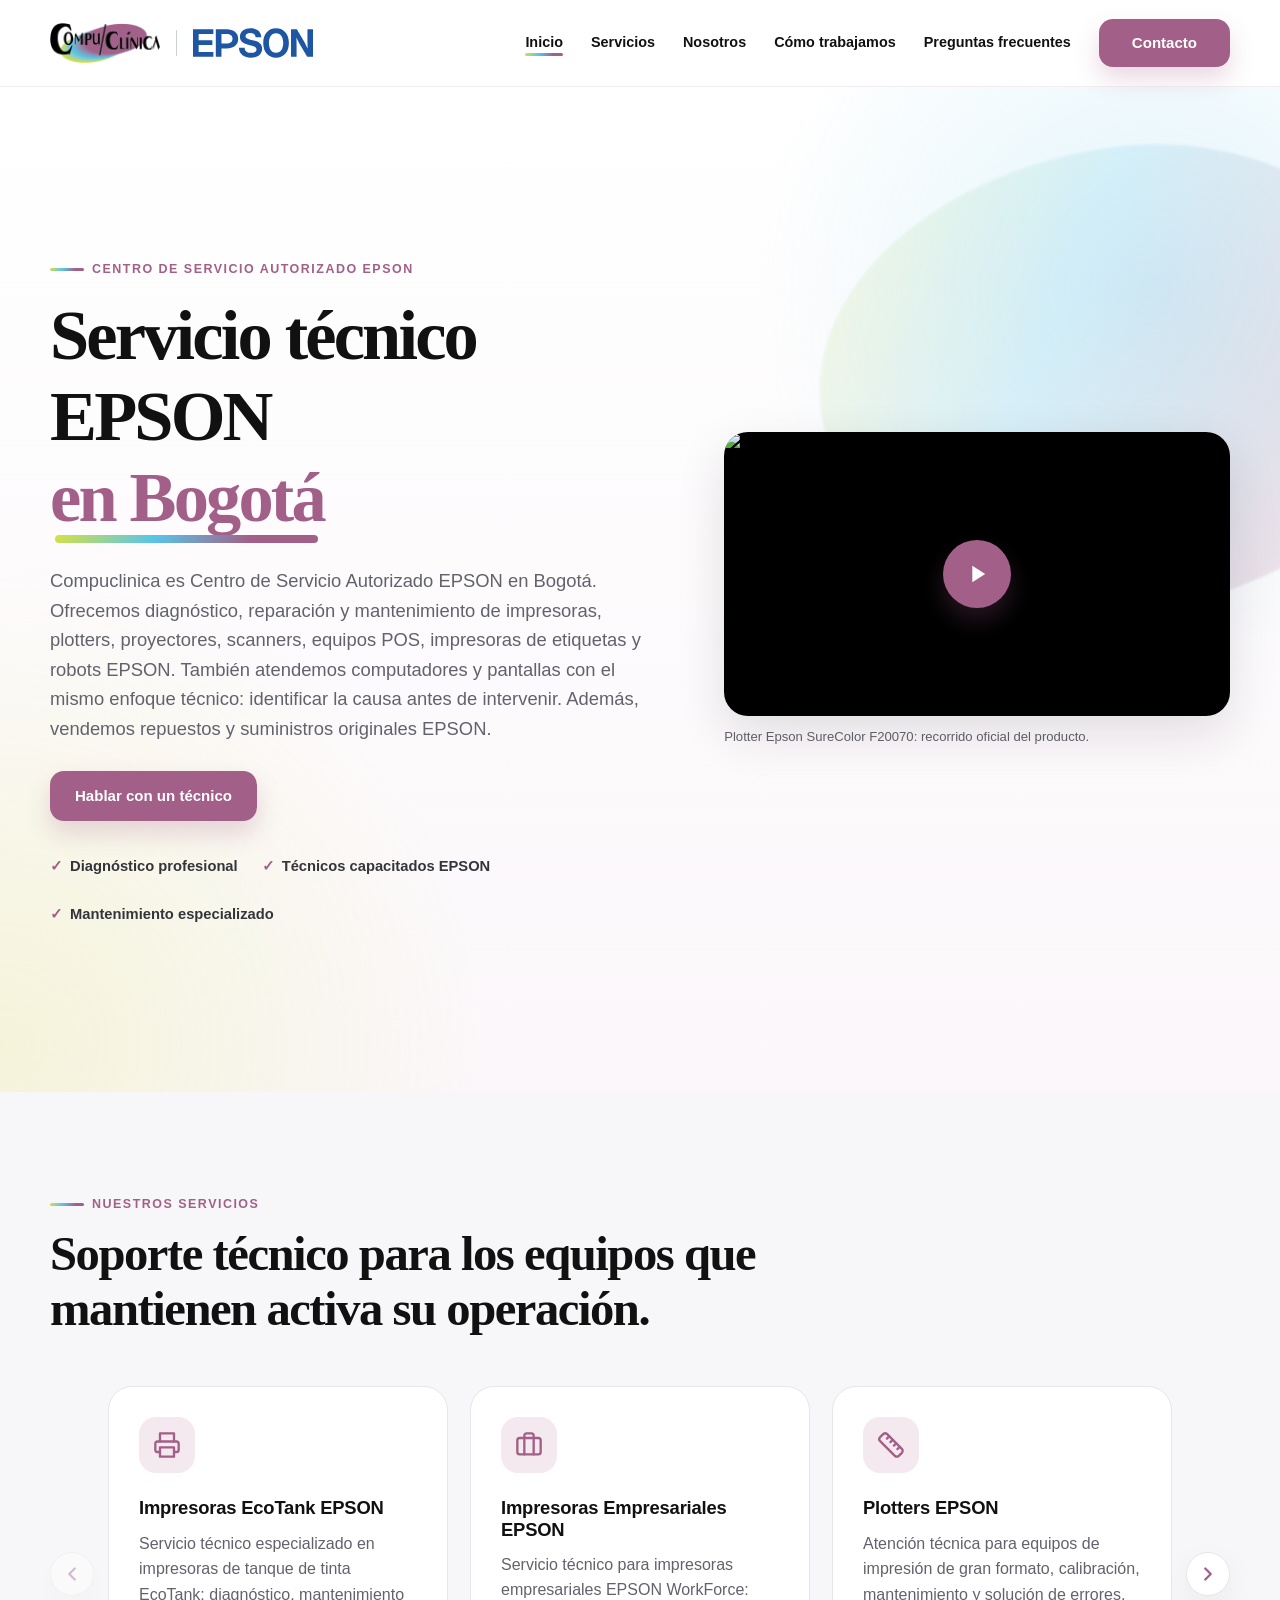
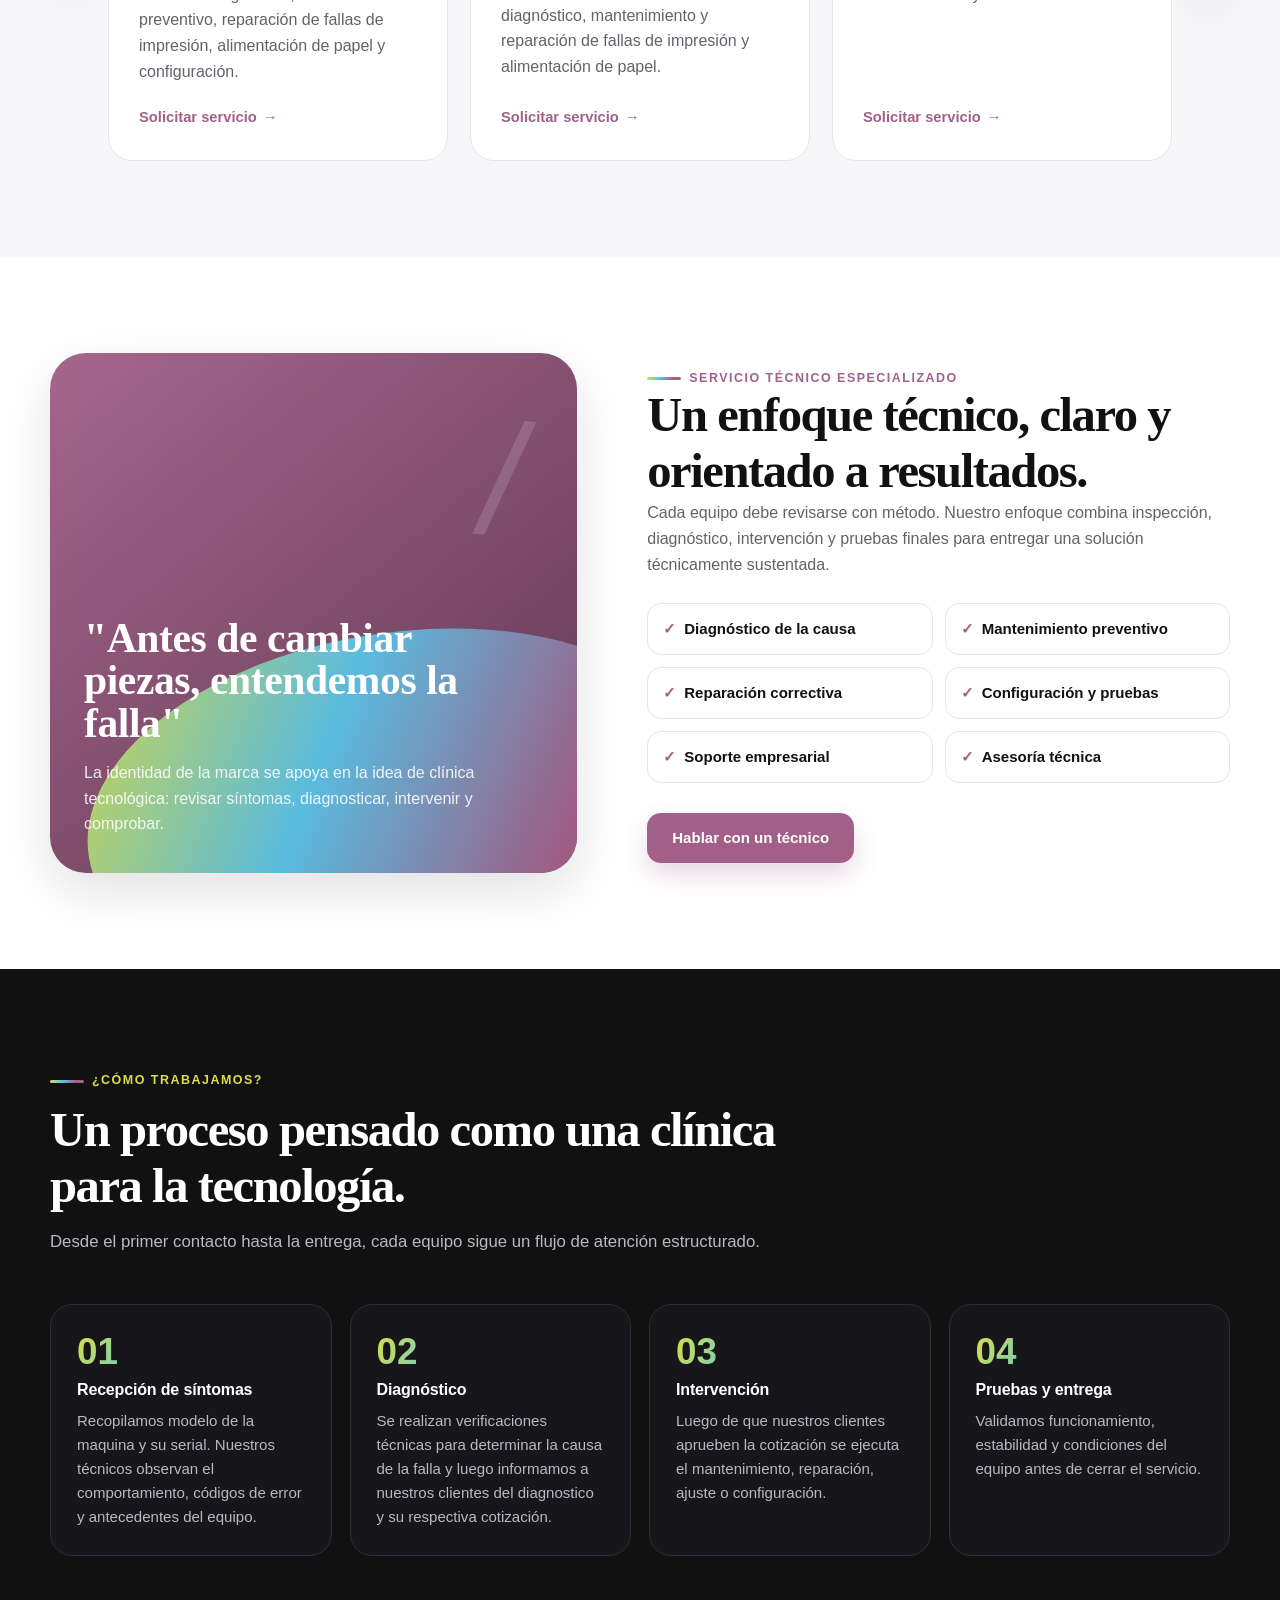
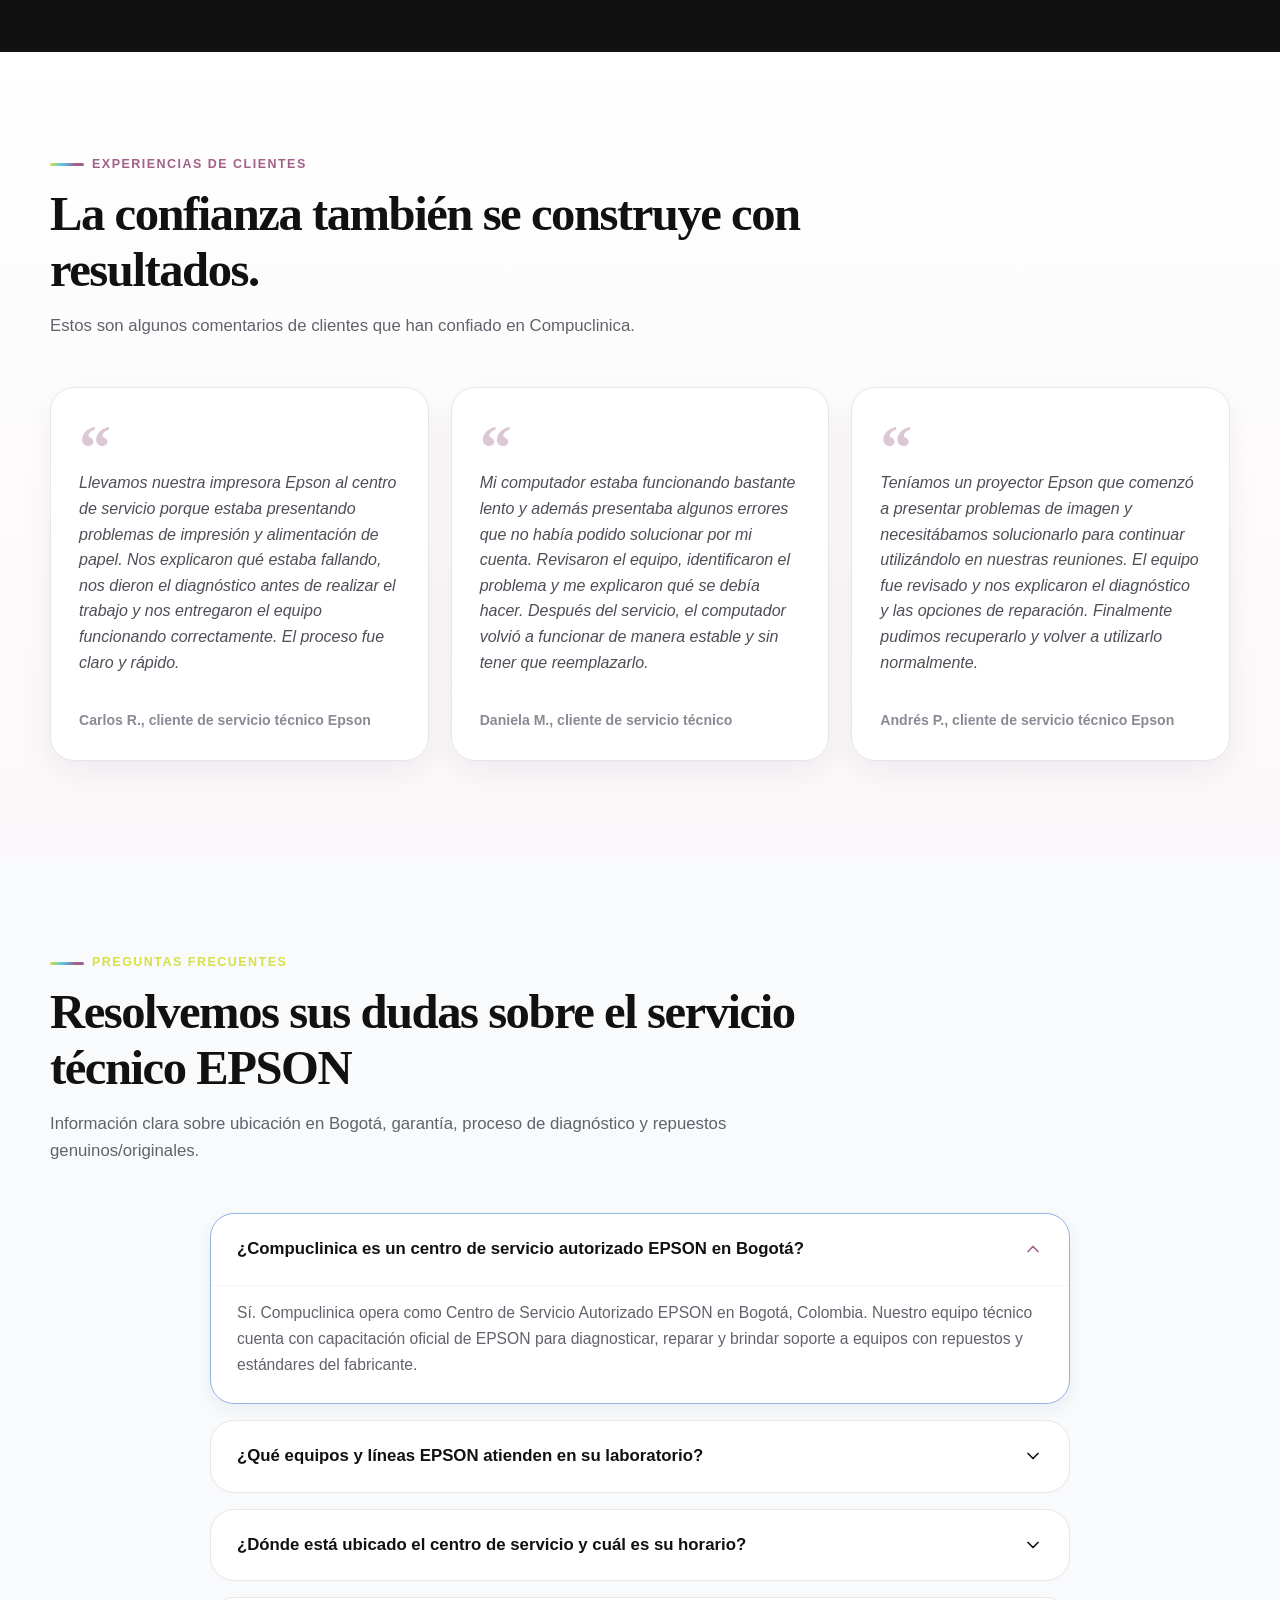
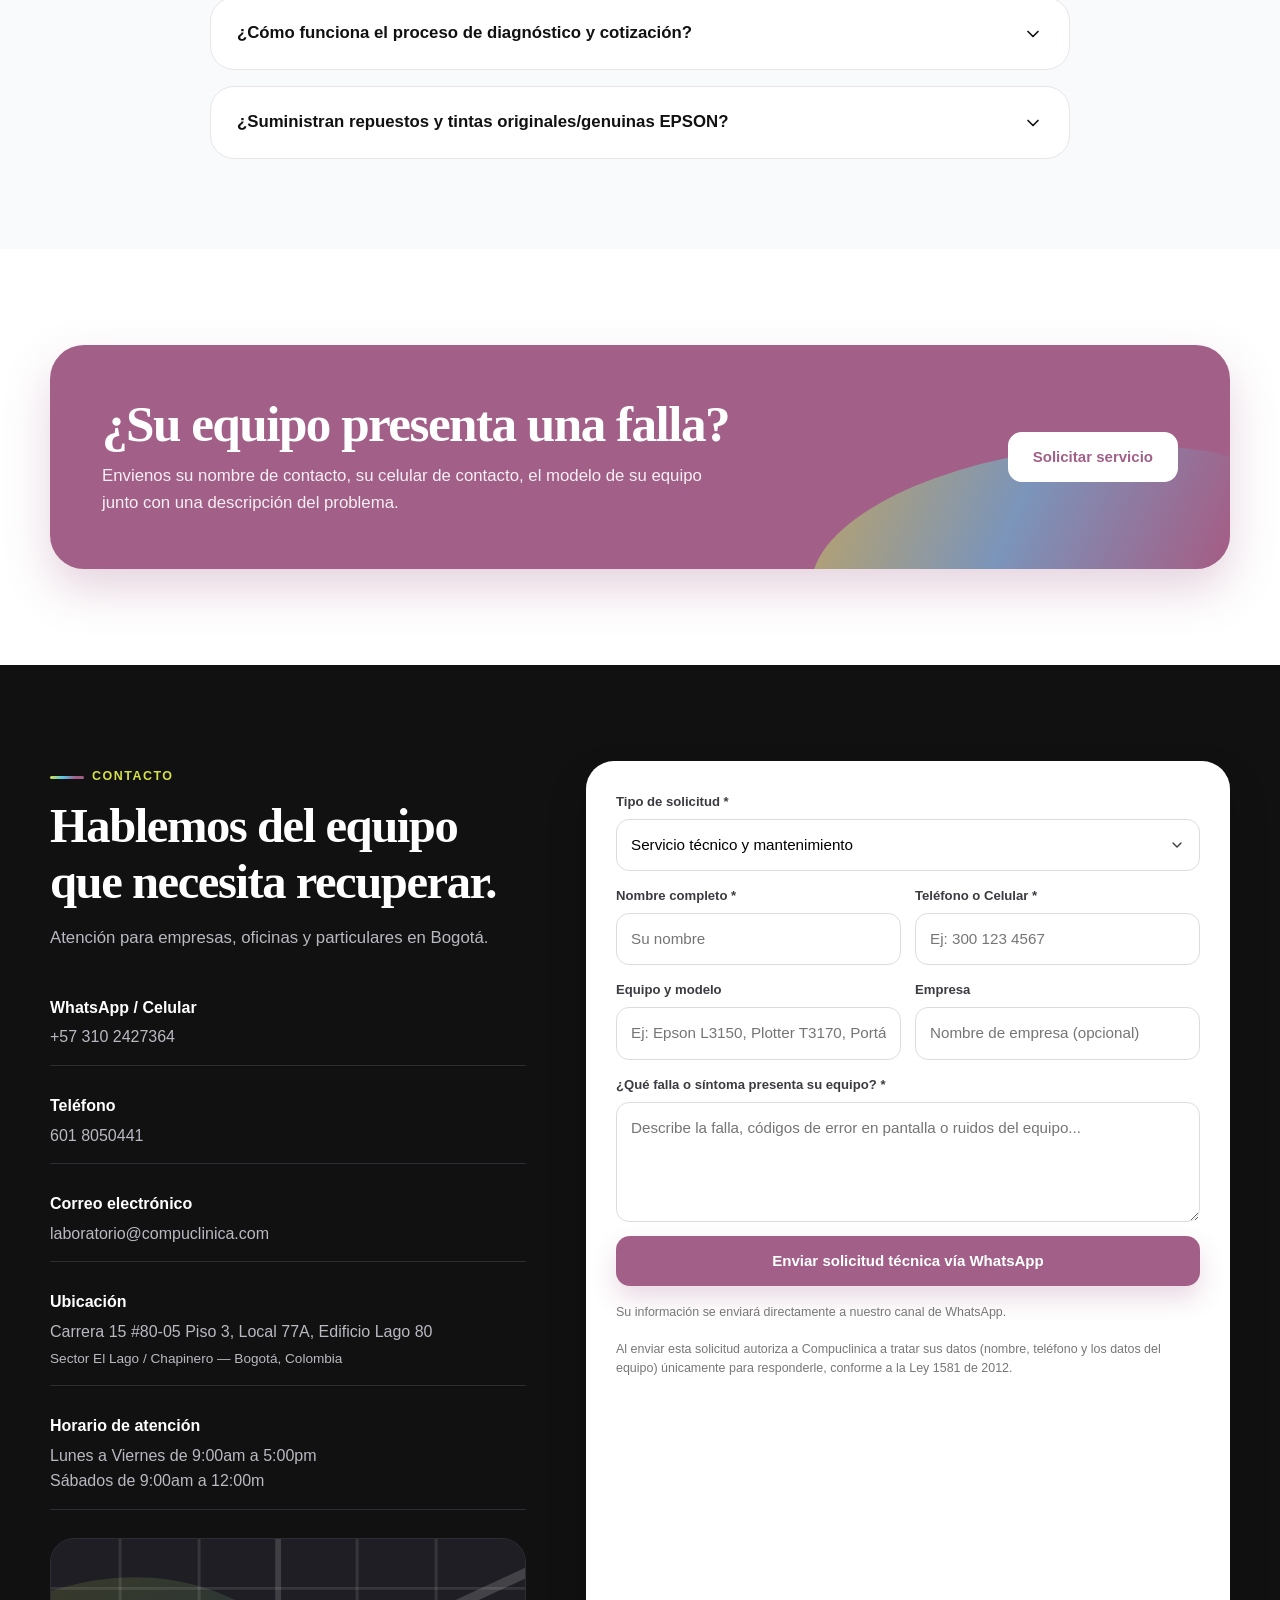
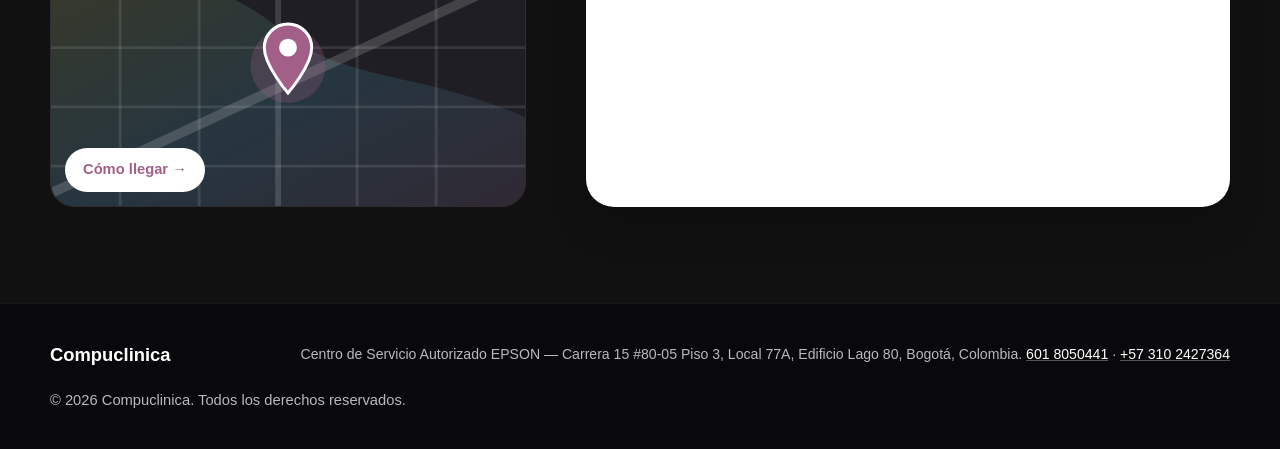
==== commit 8c8c41b1: "refactor: format HTML markup and update copy in index.html" ====
--- a/index.html
+++ b/index.html
@@ -5,7 +5,7 @@
   <meta charset="UTF-8">
   <!-- CSP: debe ir antes de cualquier recurso para gobernarlo -->
   <meta http-equiv="Content-Security-Policy"
-    content="default-src 'self'; script-src 'self'; style-src 'self' https://fonts.googleapis.com; font-src https://fonts.gstatic.com; img-src 'self' data: https://i.ytimg.com; connect-src 'none'; frame-src https://www.youtube-nocookie.com; base-uri 'none'; form-action 'none'; object-src 'none';">
+    content="default-src 'self'; script-src 'self'; style-src 'self' https://fonts.googleapis.com; font-src https://fonts.gstatic.com; img-src 'self' data: https://i.ytimg.com; connect-src 'self'; frame-src https://www.youtube-nocookie.com; base-uri 'none'; form-action 'none'; object-src 'none';">
   <meta name="viewport" content="width=device-width, initial-scale=1.0">
   <title>Servicio Técnico Autorizado EPSON en Bogotá | Compuclinica</title>
   <meta name="description"
@@ -43,7 +43,8 @@
   <link rel="preconnect" href="https://fonts.gstatic.com" crossorigin="anonymous">
 
   <!-- Hojas de estilo (enlazadas directamente para evitar la cascada de @import) -->
-  <link rel="stylesheet" href="https://fonts.googleapis.com/css2?family=Inter:wght@400;500;600;700&family=Montserrat:wght@600;700;800;900&family=Playfair+Display:ital,wght@0,700;1,700&display=swap">
+  <link rel="stylesheet"
+    href="https://fonts.googleapis.com/css2?family=Inter:wght@400;500;600;700&family=Montserrat:wght@600;700;800;900&family=Playfair+Display:ital,wght@0,700;1,700&display=swap">
   <link rel="stylesheet" href="./css/reset.css">
   <link rel="stylesheet" href="./css/variables.css">
   <link rel="stylesheet" href="./css/base.css">
@@ -334,16 +335,19 @@
         </div>
 
         <figure class="hero-video">
-          <div class="video-embed" data-video-id="7j501eRP-dY" data-video-title="Epson SureColor F20070 | Product Tour Oficial">
-            <button type="button" class="video-play" aria-label="Reproducir video: Epson SureColor F20070 | Product Tour Oficial">
-              <img src="https://i.ytimg.com/vi/7j501eRP-dY/hqdefault.jpg" alt="Miniatura del video del plotter Epson SureColor F20070"
-                width="480" height="360" decoding="async">
-              <span class="video-play-icon" aria-hidden="true"><svg xmlns="http://www.w3.org/2000/svg" width="28" height="28"
-                  viewBox="0 0 24 24" fill="currentColor">
+          <div class="video-embed" data-video-id="7j501eRP-dY"
+            data-video-title="Epson SureColor F20070 | Product Tour Oficial">
+            <button type="button" class="video-play"
+              aria-label="Reproducir video: Epson SureColor F20070 | Product Tour Oficial">
+              <img src="https://i.ytimg.com/vi/7j501eRP-dY/hqdefault.jpg"
+                alt="Miniatura del video del plotter Epson SureColor F20070" width="480" height="360" decoding="async">
+              <span class="video-play-icon" aria-hidden="true"><svg xmlns="http://www.w3.org/2000/svg" width="28"
+                  height="28" viewBox="0 0 24 24" fill="currentColor">
                   <path d="M8 5v14l11-7z"></path>
                 </svg></span>
             </button>
-            <noscript><a class="video-fallback" href="https://www.youtube.com/watch?v=7j501eRP-dY" rel="noopener" target="_blank">Ver el video en YouTube</a></noscript>
+            <noscript><a class="video-fallback" href="https://www.youtube.com/watch?v=7j501eRP-dY" rel="noopener"
+                target="_blank">Ver el video en YouTube</a></noscript>
           </div>
           <figcaption>Plotter Epson SureColor F20070: recorrido oficial del producto.</figcaption>
         </figure>
@@ -356,10 +360,6 @@
         <div class="section-head">
           <div class="eyebrow">Nuestros servicios</div>
           <h2 id="servicesHeading">Soporte técnico para los equipos que mantienen activa su operación.</h2>
-          <p>Líneas de servicio de Compuclinica, orientadas al diagnóstico, mantenimiento y reparación de equipos
-            tecnológicos: servicio técnico para impresoras series EcoTank y empresariales, plotters, proyectores,
-            scanners, impresoras POS y de etiquetas, y robots EPSON; soporte técnico para computadores y pantallas; y
-            venta de repuestos y suministros originales EPSON.</p>
         </div>
 
         <div class="service-carousel" data-carousel>
@@ -782,7 +782,7 @@
         <div>
           <div class="eyebrow eyebrow--lime">Contacto</div>
           <div class="section-head section-head--flush">
-            <h2 id="contactHeading">Hablemos del equipo que necesitas recuperar.</h2>
+            <h2 id="contactHeading">Hablemos del equipo que necesita recuperar.</h2>
             <p>Atención para empresas, oficinas y particulares en Bogotá.</p>
           </div>
 
@@ -813,7 +813,8 @@
             </div>
           </div>
 
-          <a class="contact-map" href="https://www.google.com/maps/search/?api=1&amp;query=Compuclinica%20Carrera%2015%20%2380-05%20Bogot%C3%A1"
+          <a class="contact-map"
+            href="https://www.google.com/maps/search/?api=1&amp;query=Compuclinica%20Carrera%2015%20%2380-05%20Bogot%C3%A1"
             target="_blank" rel="noopener noreferrer"
             aria-label="Cómo llegar a Compuclinica, Carrera 15 #80-05, Bogotá, en Google Maps (se abre en una pestaña nueva)">
             <svg xmlns="http://www.w3.org/2000/svg" viewBox="0 0 480 270" width="480" height="270" aria-hidden="true"
@@ -835,8 +836,8 @@
                 <path d="M-10 262L490 30" stroke-width="10" opacity="0.16"></path>
               </g>
               <circle cx="240" cy="128" r="38" fill="#A26088" opacity="0.25"></circle>
-              <path d="M240 156C240 156 216 128 216 110a24 24 0 0 1 48 0c0 18-24 46-24 46Z" fill="#A26088" stroke="#ffffff"
-                stroke-width="3"></path>
+              <path d="M240 156C240 156 216 128 216 110a24 24 0 0 1 48 0c0 18-24 46-24 46Z" fill="#A26088"
+                stroke="#ffffff" stroke-width="3"></path>
               <circle cx="240" cy="110" r="9" fill="#ffffff"></circle>
             </svg>
             <span class="contact-map-cta">Cómo llegar <span aria-hidden="true">→</span></span>
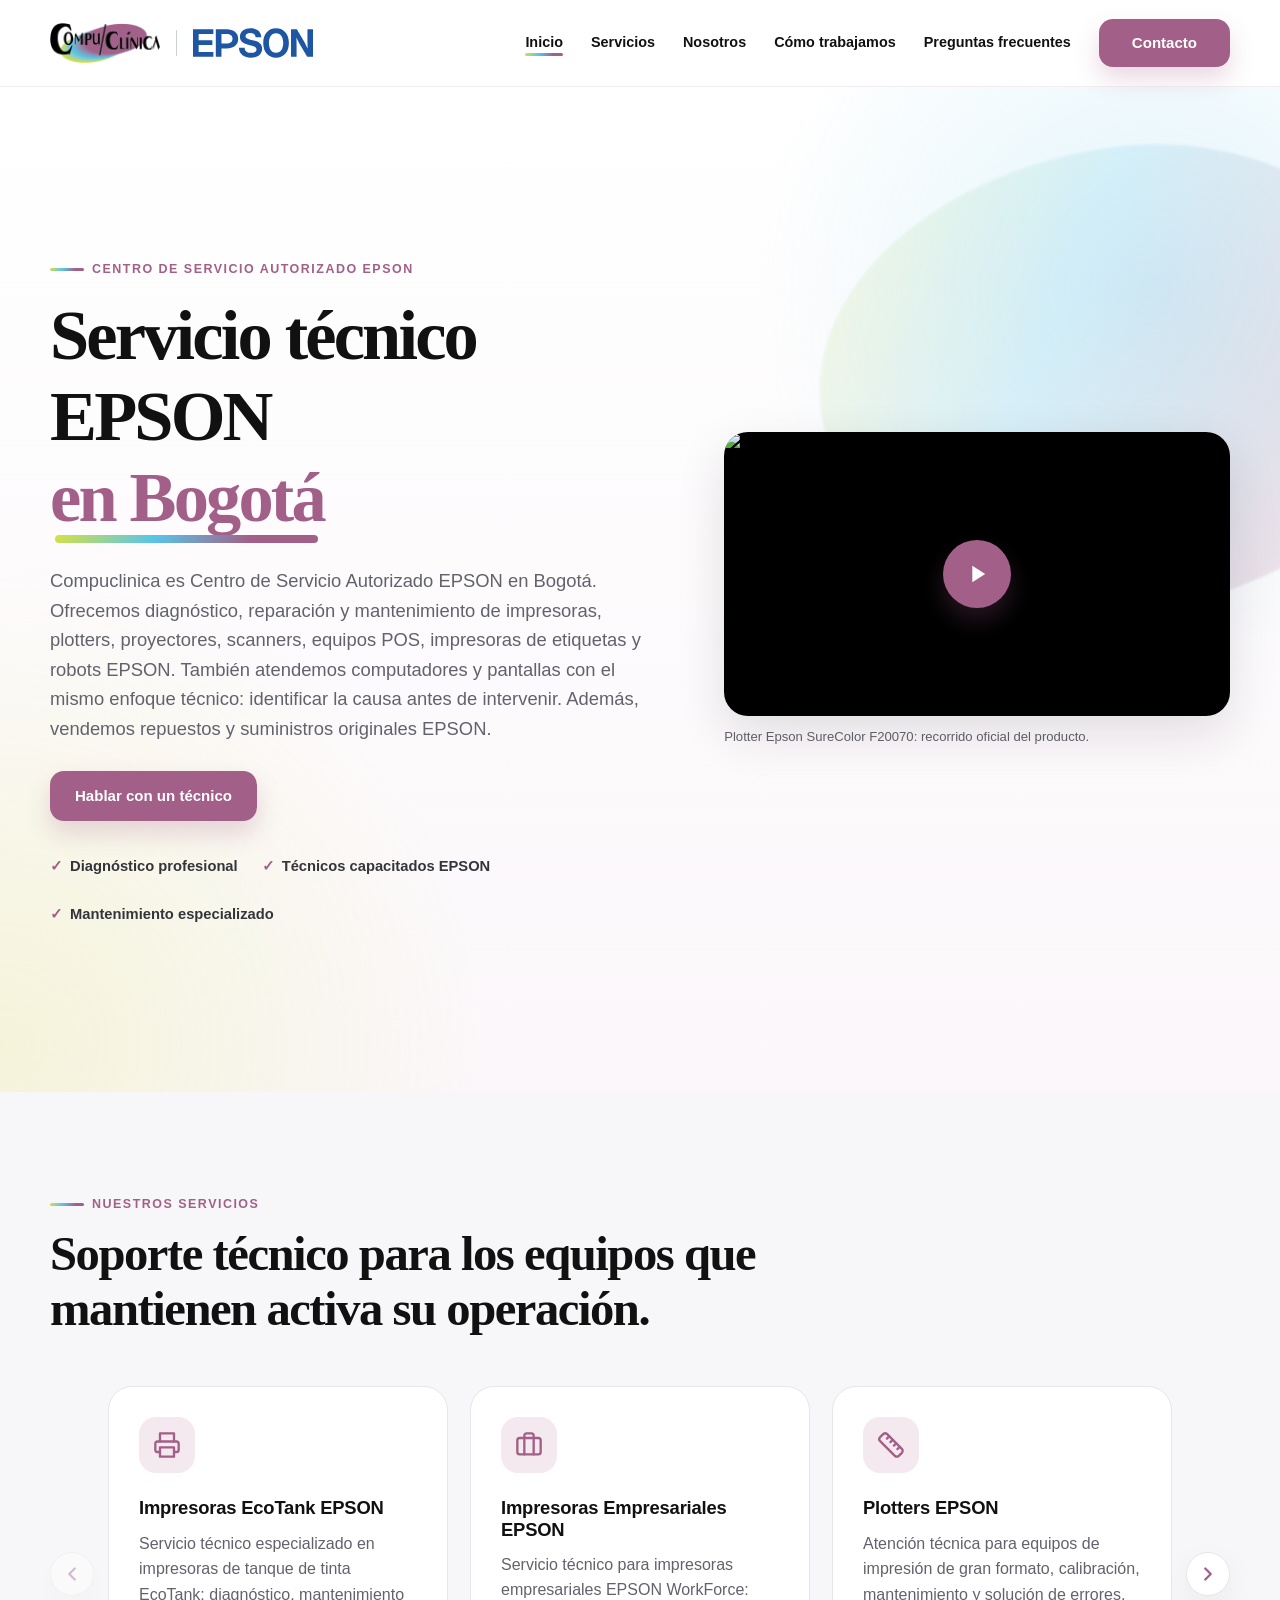
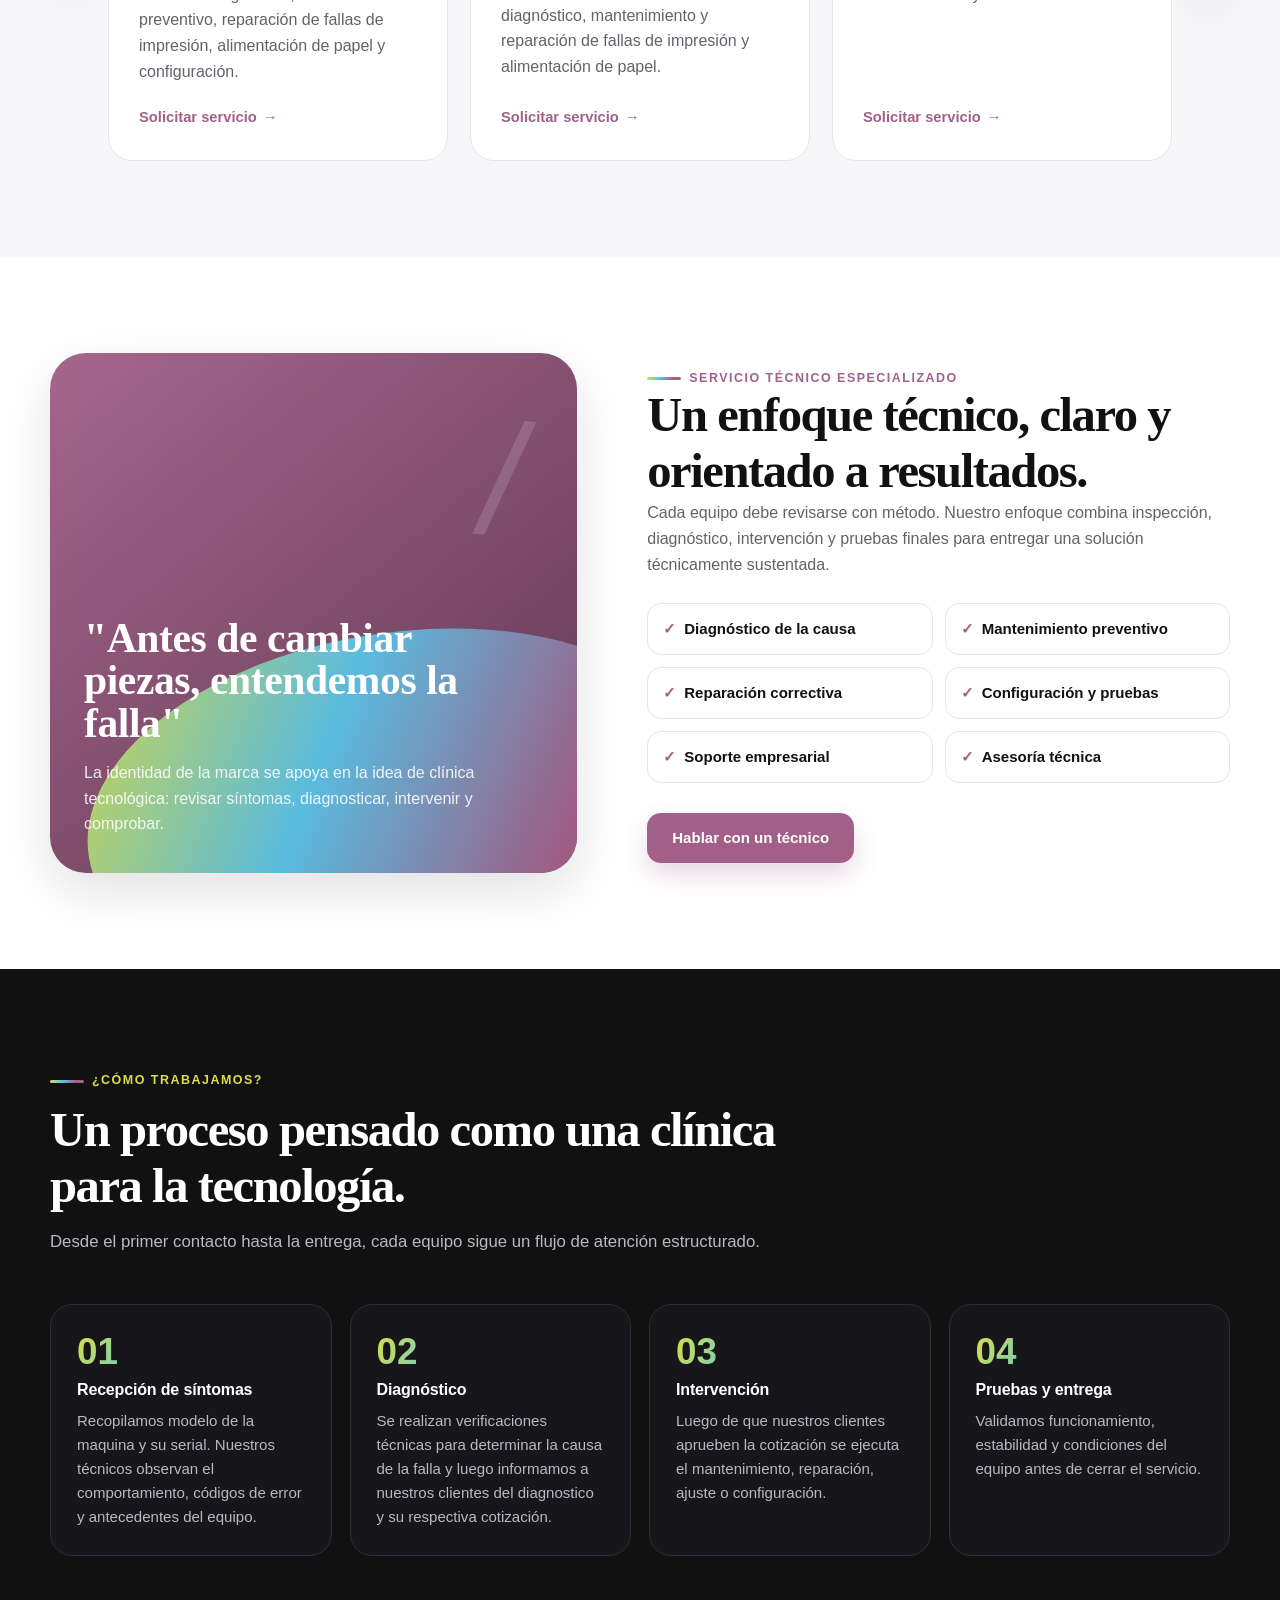
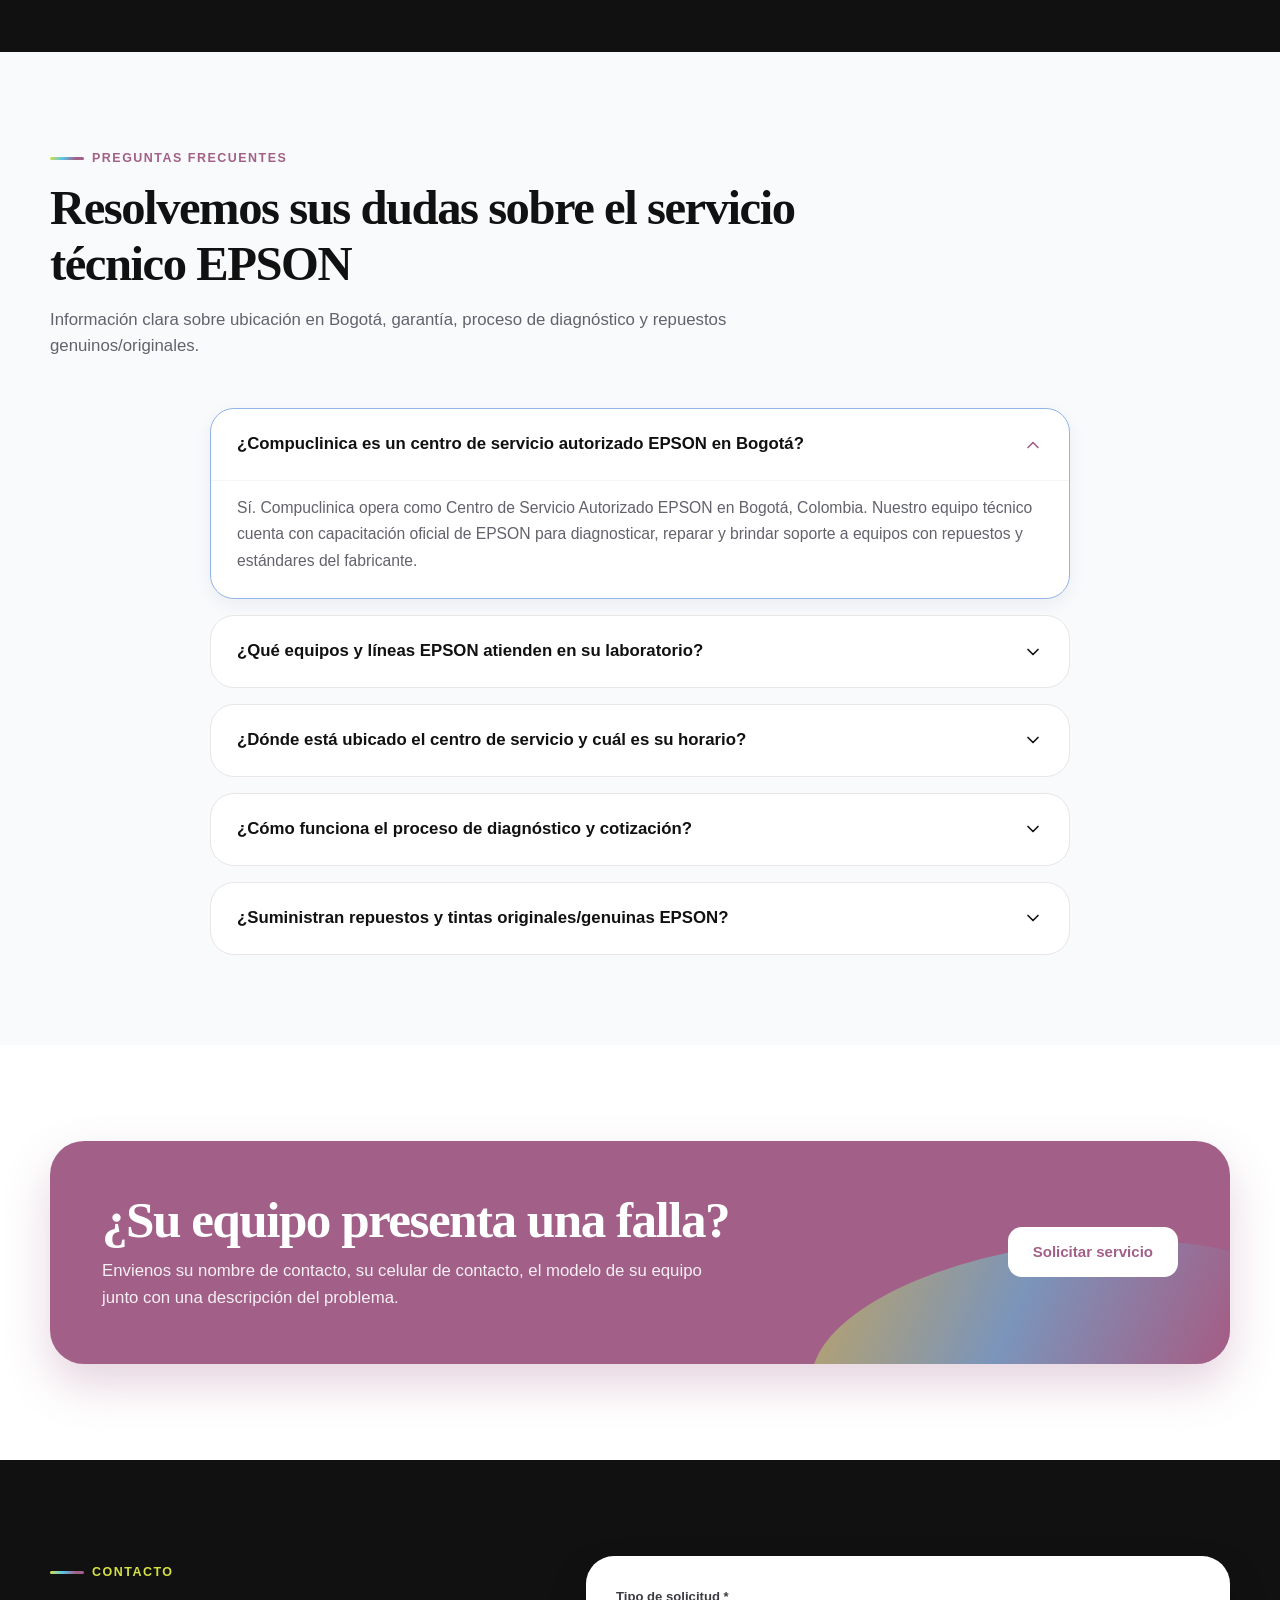
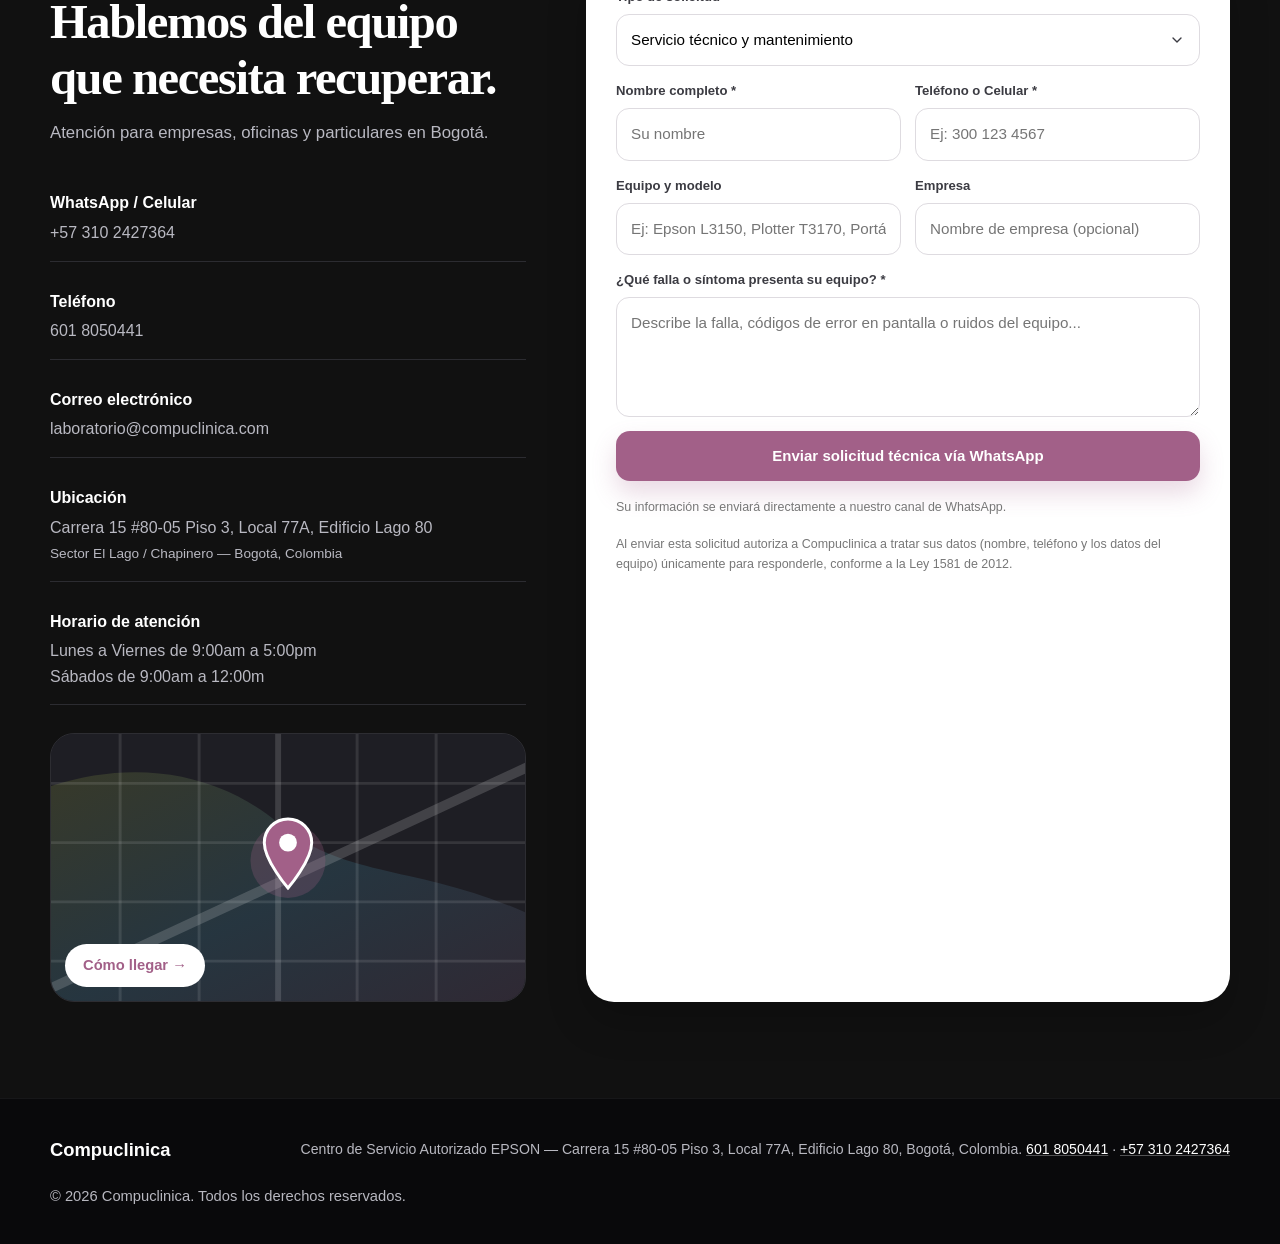
==== commit 1facb734: "feat: convert process steps section into a mobile-friendly horizontal carousel and remove testimonia" ====
--- a/index.html
+++ b/index.html
@@ -598,74 +598,45 @@
           <p>Desde el primer contacto hasta la entrega, cada equipo sigue un flujo de atención estructurado.</p>
         </div>
 
-        <div class="steps-grid">
-
-          <div class="step">
-            <div class="step-num">01</div>
-            <h3>Recepción de síntomas</h3>
-            <p>Recopilamos modelo de la maquina y su serial. Nuestros técnicos observan el comportamiento, códigos de
-              error y antecedentes del equipo.</p>
-          </div>
-          <div class="step">
-            <div class="step-num">02</div>
-            <h3>Diagnóstico</h3>
-            <p>Se realizan verificaciones técnicas para determinar la causa de la falla y luego informamos a nuestros
-              clientes del diagnostico y su respectiva cotización.</p>
-          </div>
-          <div class="step">
-            <div class="step-num">03</div>
-            <h3>Intervención</h3>
-            <p>Luego de que nuestros clientes aprueben la cotización se ejecuta el mantenimiento, reparación, ajuste o
-              configuración.</p>
-          </div>
-          <div class="step">
-            <div class="step-num">04</div>
-            <h3>Pruebas y entrega</h3>
-            <p>Validamos funcionamiento, estabilidad y condiciones del equipo antes de cerrar el servicio.</p>
-          </div>
-        </div>
-      </div>
-    </section>
-
-
-    <section class="testimonials" id="testimonios" aria-labelledby="testimonialsHeading">
-      <div class="container">
-        <div class="section-head">
-          <div class="eyebrow">Experiencias de clientes</div>
-          <h2 id="testimonialsHeading">La confianza también se construye con resultados.</h2>
-          <p>Estos son algunos comentarios de clientes que han confiado en Compuclinica.</p>
-        </div>
-
-        <div class="testimonial-grid">
-
-          <article class="quote">
-            <div class="quote-mark" aria-hidden="true">“</div>
-            <p>Llevamos nuestra impresora Epson al centro de servicio porque estaba presentando problemas de impresión y
-              alimentación de papel. Nos explicaron qué estaba fallando, nos dieron el diagnóstico antes de realizar el
-              trabajo y nos entregaron el equipo funcionando correctamente. El proceso fue claro y rápido.</p>
-            <div class="quote-author">
-              <small>Carlos R., cliente de servicio técnico Epson</small>
-            </div>
-          </article>
-          <article class="quote">
-            <div class="quote-mark" aria-hidden="true">“</div>
-            <p>Mi computador estaba funcionando bastante lento y además presentaba algunos errores que no había podido
-              solucionar por mi cuenta. Revisaron el equipo, identificaron el problema y me explicaron qué se debía
-              hacer. Después del servicio, el computador volvió a funcionar de manera estable y sin tener que
-              reemplazarlo.</p>
-            <div class="quote-author">
-              <small>Daniela M., cliente de servicio técnico</small>
-            </div>
-          </article>
-          <article class="quote">
-            <div class="quote-mark" aria-hidden="true">“</div>
-            <p>Teníamos un proyector Epson que comenzó a presentar problemas de imagen y necesitábamos solucionarlo para
-              continuar utilizándolo en nuestras reuniones. El equipo fue revisado y nos explicaron el diagnóstico y las
-              opciones de reparación. Finalmente pudimos recuperarlo y volver a utilizarlo normalmente.</p>
-            <div class="quote-author">
-              <small>Andrés P., cliente de servicio técnico Epson</small>
-            </div>
-          </article>
+        <div class="process-carousel" data-carousel>
+          <button type="button" class="carousel-btn carousel-prev" aria-label="Pasos anteriores"><svg
+              xmlns="http://www.w3.org/2000/svg" width="22" height="22" viewBox="0 0 24 24" fill="none"
+              stroke="currentColor" stroke-width="2.5" stroke-linecap="round" stroke-linejoin="round" aria-hidden="true"
+              focusable="false">
+              <polyline points="15 18 9 12 15 6"></polyline>
+            </svg></button>
+          <div class="steps-grid" role="region" aria-label="Carrusel de pasos del proceso">
+
+            <div class="step">
+              <div class="step-num">01</div>
+              <h3>Recepción de síntomas</h3>
+              <p>Recopilamos modelo de la maquina y su serial. Nuestros técnicos observan el comportamiento, códigos de
+                error y antecedentes del equipo.</p>
+            </div>
+            <div class="step">
+              <div class="step-num">02</div>
+              <h3>Diagnóstico</h3>
+              <p>Se realizan verificaciones técnicas para determinar la causa de la falla y luego informamos a nuestros
+                clientes del diagnostico y su respectiva cotización.</p>
+            </div>
+            <div class="step">
+              <div class="step-num">03</div>
+              <h3>Intervención</h3>
+              <p>Luego de que nuestros clientes aprueben la cotización se ejecuta el mantenimiento, reparación, ajuste o
+                configuración.</p>
+            </div>
+            <div class="step">
+              <div class="step-num">04</div>
+              <h3>Pruebas y entrega</h3>
+              <p>Validamos funcionamiento, estabilidad y condiciones del equipo antes de cerrar el servicio.</p>
+            </div>
+          </div>
+          <button type="button" class="carousel-btn carousel-next" aria-label="Pasos siguientes"><svg
+              xmlns="http://www.w3.org/2000/svg" width="22" height="22" viewBox="0 0 24 24" fill="none"
+              stroke="currentColor" stroke-width="2.5" stroke-linecap="round" stroke-linejoin="round" aria-hidden="true"
+              focusable="false">
+              <polyline points="9 18 15 12 9 6"></polyline>
+            </svg></button>
         </div>
       </div>
     </section>
--- a/css/layout.css
+++ b/css/layout.css
@@ -189,12 +189,6 @@
   display: grid;
   grid-template-columns: repeat(4, 1fr);
   gap: 18px;
-}
-
-.testimonial-grid {
-  display: grid;
-  grid-template-columns: repeat(3, 1fr);
-  gap: var(--space-lg);
 }
 
 .contact-grid {
@@ -309,7 +303,6 @@
     grid-template-columns: 1fr;
   }
 
-  .testimonial-grid,
   .steps-grid {
     grid-template-columns: repeat(2, 1fr);
   }
@@ -361,11 +354,6 @@
     height: 20px;
   }
 
-  .testimonial-grid,
-  .steps-grid {
-    grid-template-columns: 1fr;
-  }
-
   .footer-inner {
     flex-direction: column;
     align-items: flex-start;
--- a/css/components.css
+++ b/css/components.css
@@ -593,63 +593,57 @@
   font-size: 0.94rem;
 }
 
-
-
-/* ==========================================================================
-   Testimonios
-   ========================================================================== */
-.testimonials {
-  background: linear-gradient(180deg, #ffffff, #fbf7fa);
-}
-
-.quote {
-  background: #ffffff;
-  border: 1px solid var(--color-line);
+/* Carrusel móvil de pasos: reutiliza .carousel-btn y la lógica de carousel.js */
+.process-carousel .carousel-btn {
+  display: none;
+}
+
+.steps-grid:focus-visible {
+  outline: 3px solid var(--color-brand);
+  outline-offset: 2px;
   border-radius: var(--radius-lg);
-  padding: 28px;
-  box-shadow: var(--shadow-quote);
-  display: flex;
-  flex-direction: column;
-}
-
-.quote-mark {
-  font: 700 4rem/1 var(--font-serif);
-  color: var(--color-brand);
-  opacity: 0.35;
-  margin-bottom: -10px;
-}
-
-.quote p {
-  color: #4e4e57;
-  font-style: italic;
-  flex-grow: 1;
-}
-
-.quote-author {
-  display: flex;
-  flex-direction: column;
-  gap: 6px;
-  margin-top: 18px;
-}
-
-.quote small {
-  color: #8a8a94;
-  font-size: 0.88rem;
-  font-weight: 600;
-}
-
-.quote-tag,
-.placeholder {
-  display: inline-flex;
-  align-self: flex-start;
-  background: #fff6d8;
-  border: 1px solid #ead89a;
-  color: #6d5a17;
-  border-radius: 999px;
-  padding: 4px 9px;
-  font-size: 0.7rem;
-  font-weight: 800;
-  text-transform: uppercase;
+}
+
+@media (max-width: 640px) {
+  .process-carousel {
+    display: grid;
+    grid-template-columns: 1fr 1fr;
+    row-gap: var(--space-lg);
+  }
+
+  .process-carousel .carousel-btn {
+    display: grid;
+  }
+
+  .steps-grid {
+    grid-column: 1 / -1;
+    grid-row: 1;
+    display: flex;
+    gap: var(--space-lg);
+    overflow-x: auto;
+    padding: 12px 4px 28px;
+    margin: -12px -4px -28px;
+    scroll-snap-type: x mandatory;
+    scroll-behavior: smooth;
+    scroll-padding-inline: 4px;
+    overscroll-behavior-x: contain;
+    scrollbar-width: none;
+  }
+
+  .steps-grid::-webkit-scrollbar {
+    display: none;
+  }
+
+  .steps-grid .step {
+    flex: 0 0 85%;
+    scroll-snap-align: start;
+  }
+}
+
+@media (prefers-reduced-motion: reduce) {
+  .steps-grid {
+    scroll-behavior: auto;
+  }
 }
 
 
@@ -972,6 +966,10 @@
 .faq-section {
   padding: 90px 0;
   background: #f8fafc;
+}
+
+.faq-section .eyebrow--lime {
+  color: var(--color-brand);
 }
 
 .faq-grid {
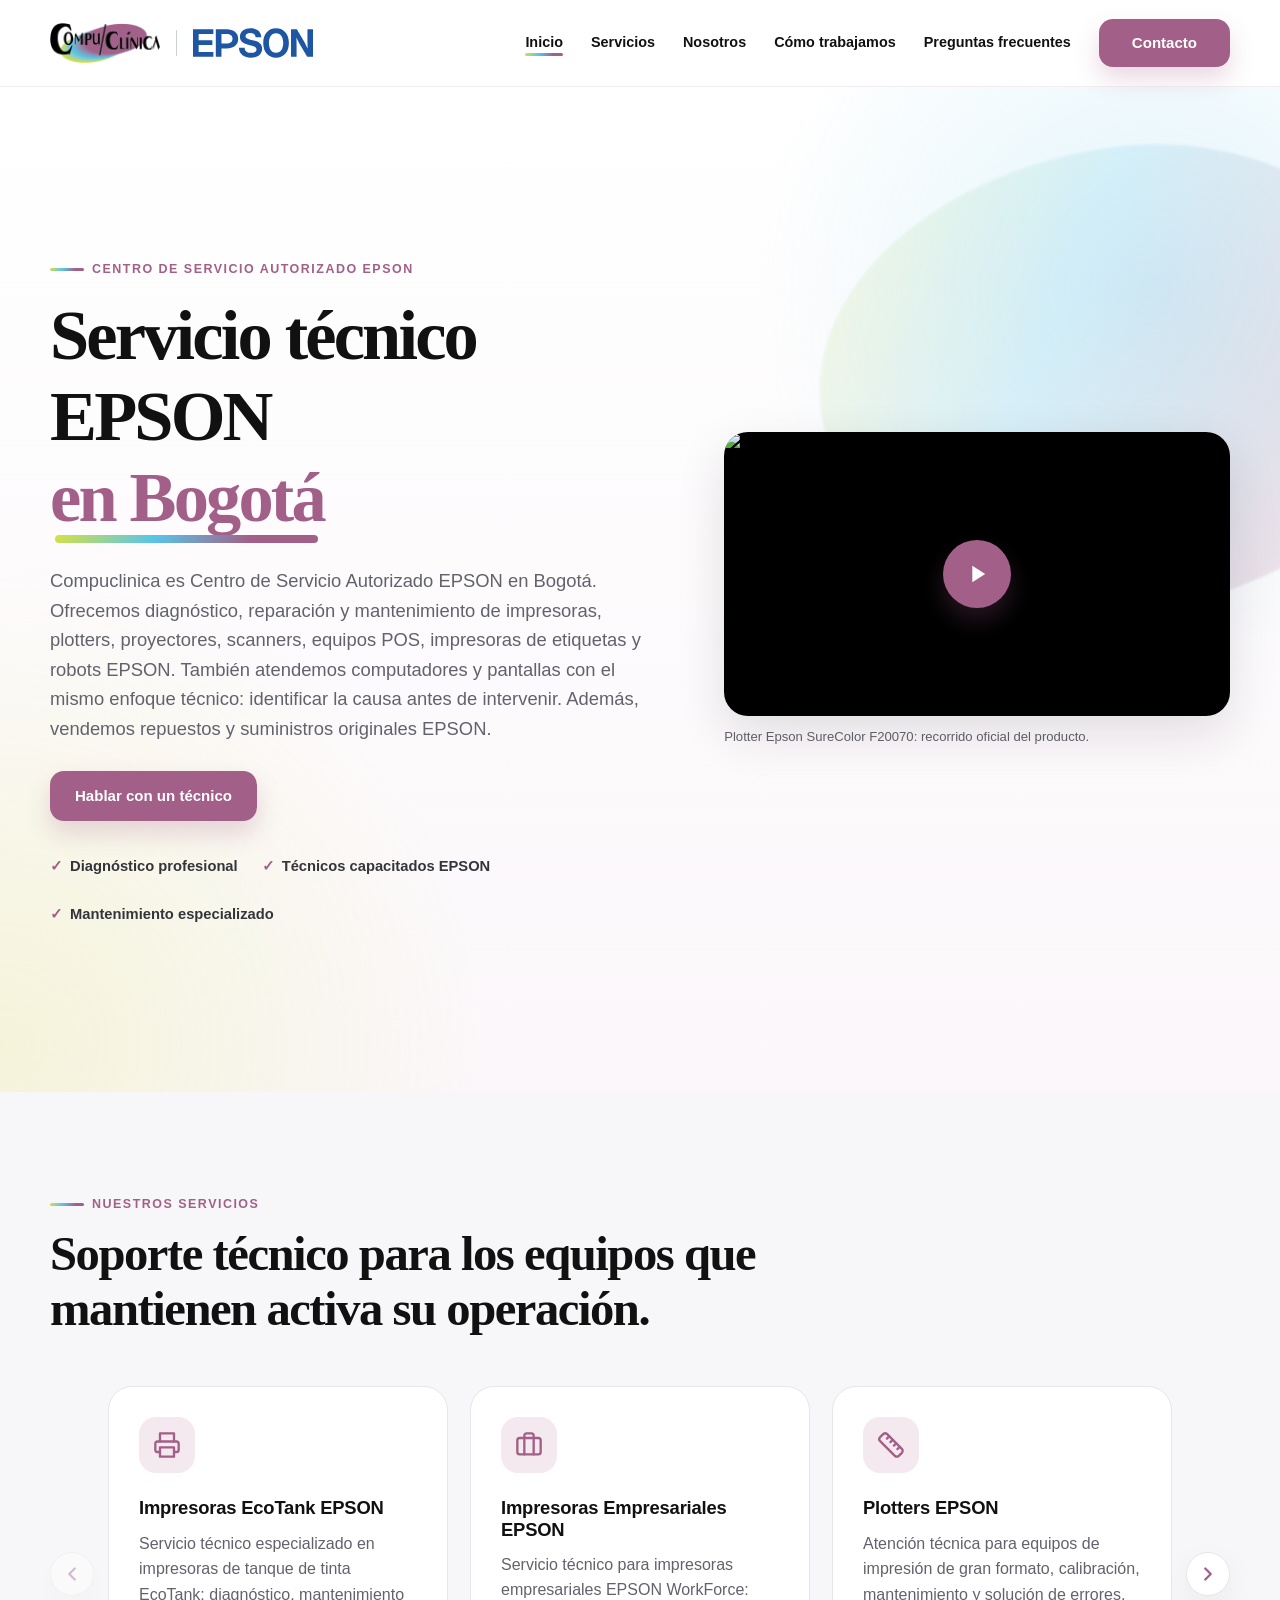
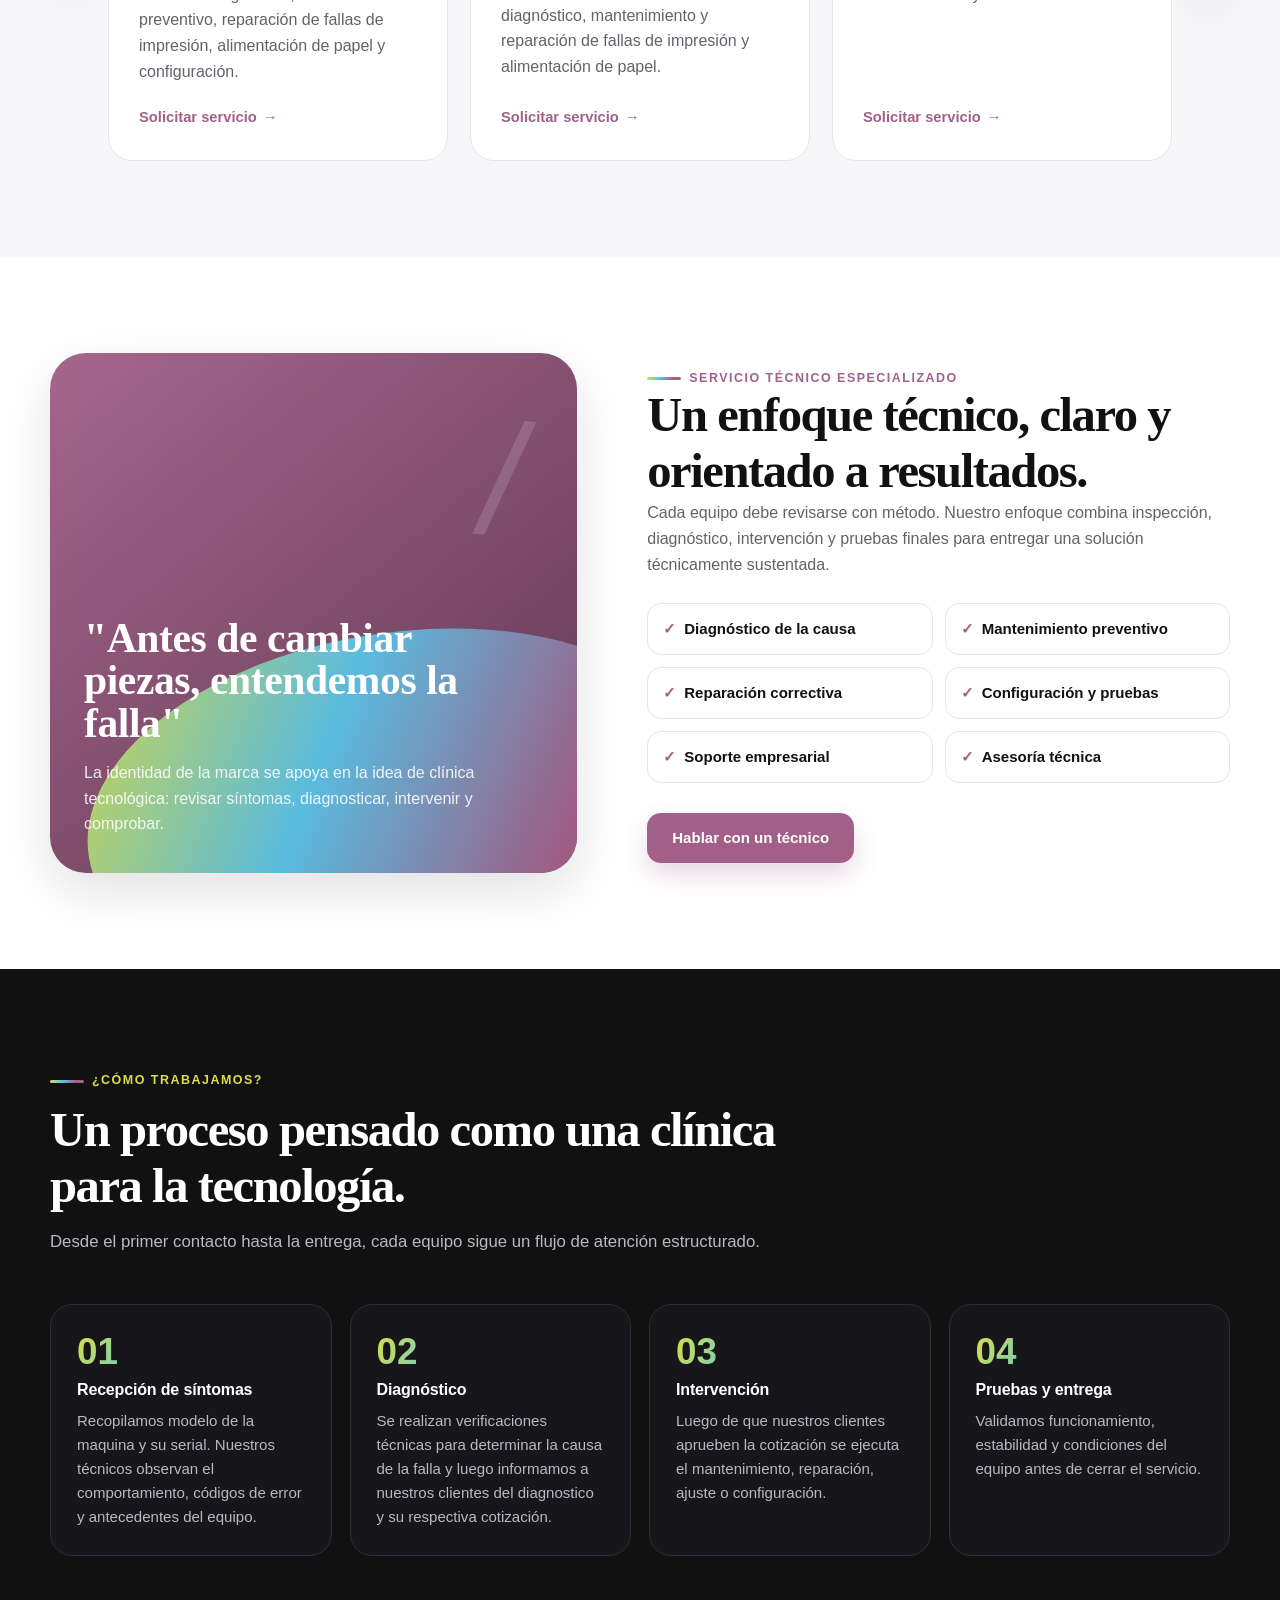
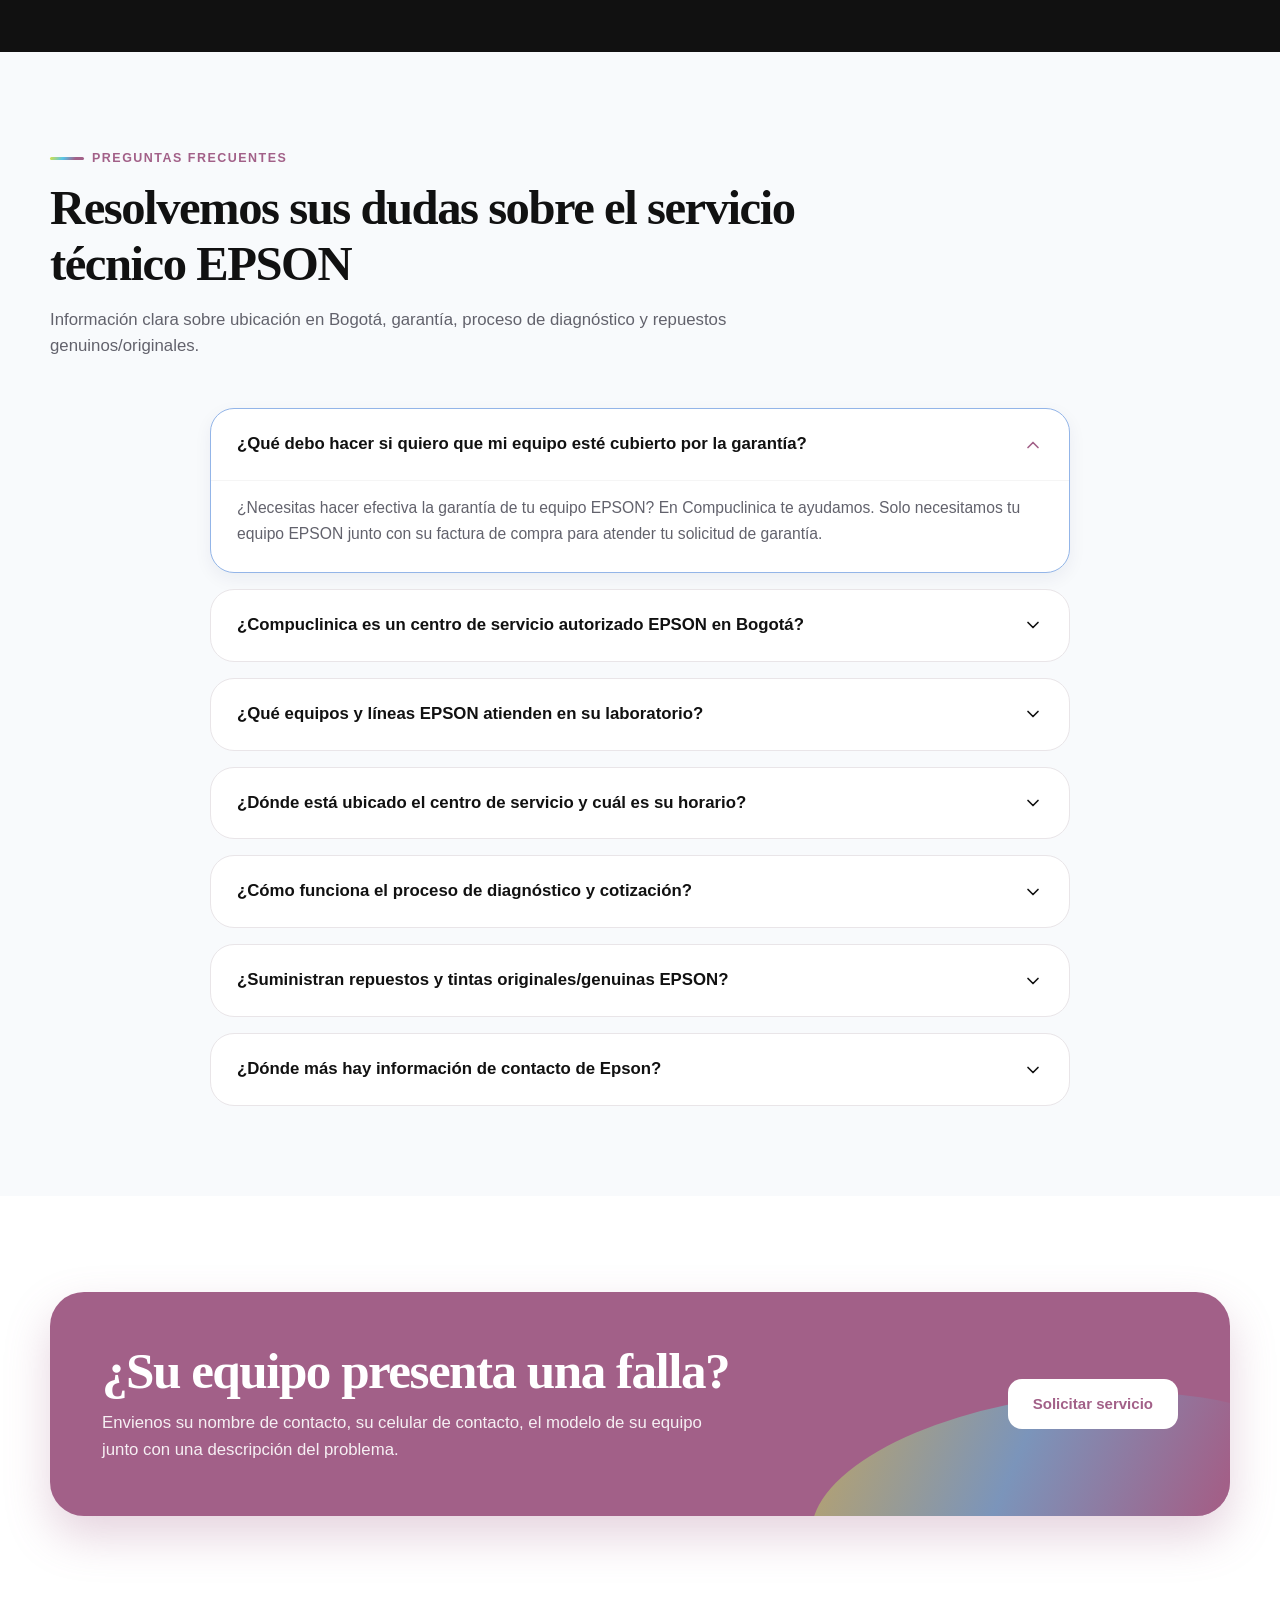
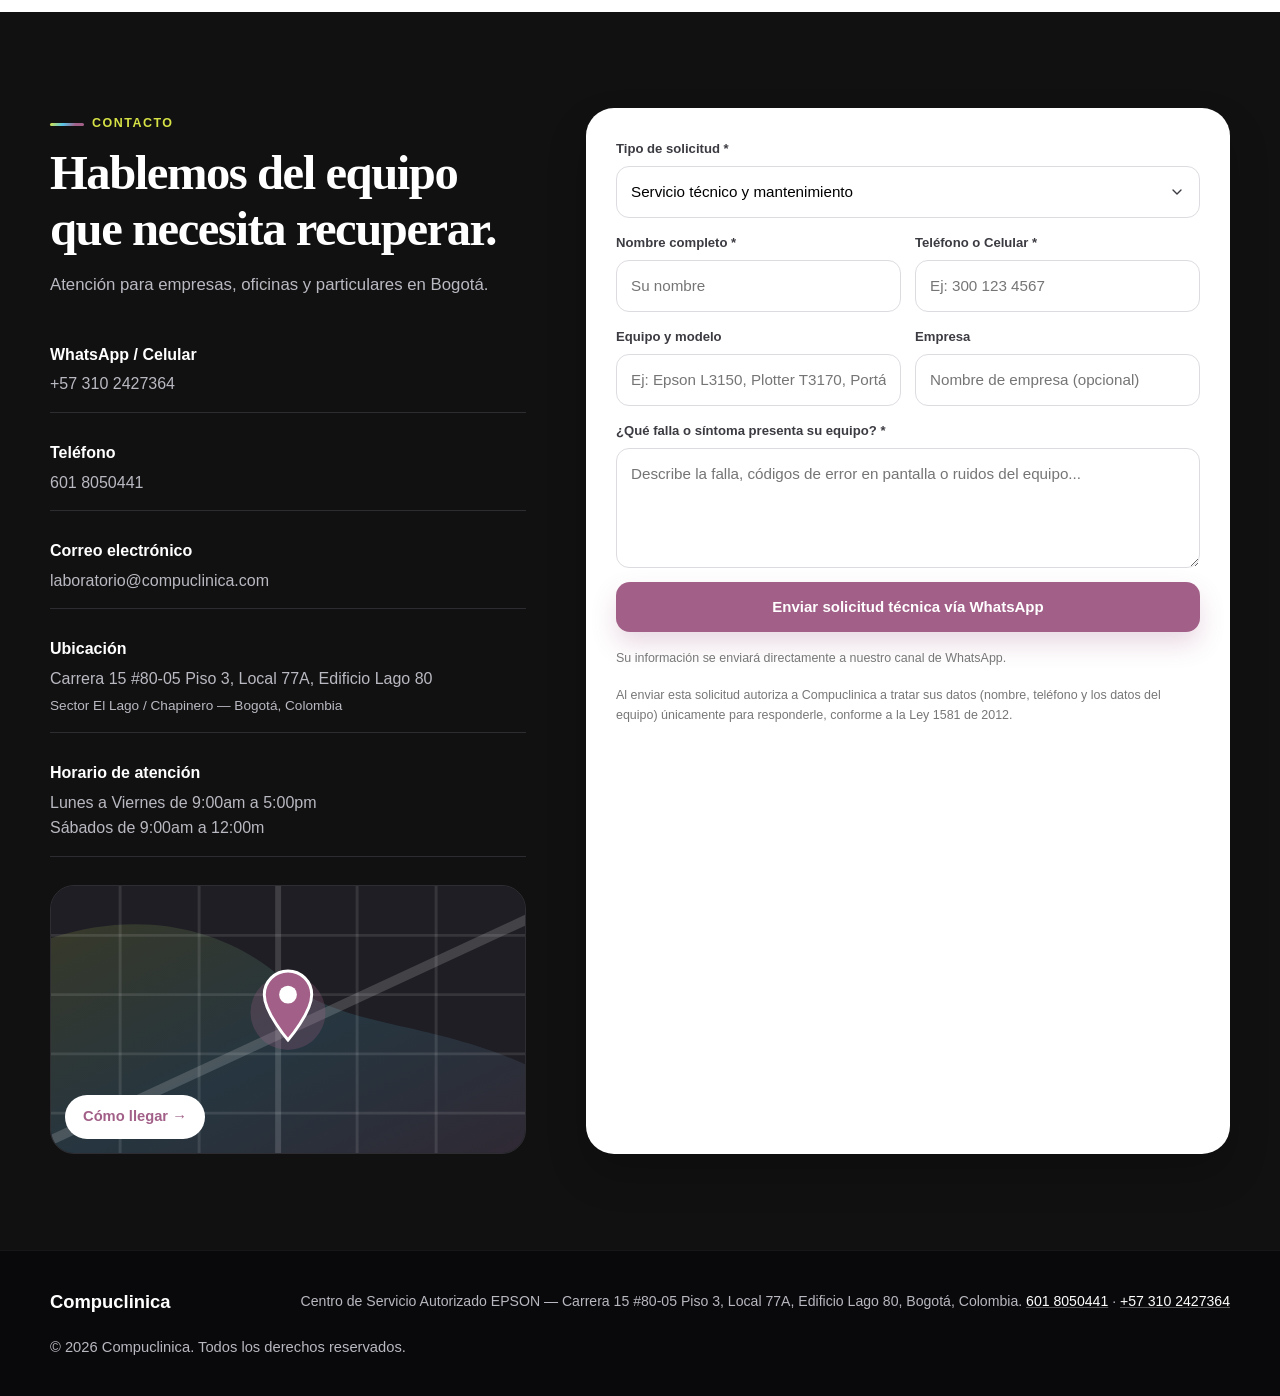
==== commit 3d2e4ac2: "feat: add EPSON service center flyer with interactive zoom viewer to FAQ section" ====
--- a/index.html
+++ b/index.html
@@ -653,6 +653,20 @@
         <div class="faq-grid">
           <details class="faq-item" open>
             <summary class="faq-question">
+              <span>¿Qué debo hacer si quiero que mi equipo esté cubierto por la garantía?</span>
+              <svg class="faq-icon" width="20" height="20" viewBox="0 0 24 24" fill="none" stroke="currentColor"
+                stroke-width="2" stroke-linecap="round" stroke-linejoin="round" aria-hidden="true">
+                <polyline points="6 9 12 15 18 9"></polyline>
+              </svg>
+            </summary>
+            <div class="faq-answer">
+              <p>¿Necesitas hacer efectiva la garantía de tu equipo EPSON? En Compuclinica te ayudamos. Solo necesitamos
+                tu equipo EPSON junto con su factura de compra para atender tu solicitud de garantía.</p>
+            </div>
+          </details>
+
+          <details class="faq-item">
+            <summary class="faq-question">
               <span>¿Compuclinica es un centro de servicio autorizado EPSON en Bogotá?</span>
               <svg class="faq-icon" width="20" height="20" viewBox="0 0 24 24" fill="none" stroke="currentColor"
                 stroke-width="2" stroke-linecap="round" stroke-linejoin="round" aria-hidden="true">
@@ -726,6 +740,47 @@
               <p>Sí. Disponemos de repuestos genuinos, cabezales, almohadillas, tintas genuinas de botella EcoTank,
                 rodillos de tracción, entre muchos otros repuestos. Puedes solicitar una cotización directamente desde
                 nuestro formulario seleccionando la opción de Repuestos y Suministros.</p>
+            </div>
+          </details>
+
+          <details class="faq-item">
+            <summary class="faq-question">
+              <span>¿Dónde más hay información de contacto de Epson?</span>
+              <svg class="faq-icon" width="20" height="20" viewBox="0 0 24 24" fill="none" stroke="currentColor"
+                stroke-width="2" stroke-linecap="round" stroke-linejoin="round" aria-hidden="true">
+                <polyline points="6 9 12 15 18 9"></polyline>
+              </svg>
+            </summary>
+            <div class="faq-answer">
+              <p>En este flyer de EPSON Colombia encuentras los centros de servicio por ciudad y la línea de atención al
+                cliente Epson: Bogotá (601) 602 4751 y línea gratuita nacional 018000-915235, de lunes a viernes de
+                8:30 a. m. a 6:00 p. m. y sábados de 8:00 a. m. a 1:00 p. m.</p>
+
+              <figure class="faq-flyer">
+                <button type="button" class="faq-flyer-open" data-flyer-open aria-haspopup="dialog"
+                  aria-label="Ampliar el flyer de centros de servicio y contacto de EPSON Colombia">
+                  <img src="./assets/images/epson-centros-servicio-1225.webp"
+                    alt="Flyer oficial de EPSON Colombia con los centros de servicio autorizados por ciudad (Bogotá, Medellín, Villavicencio, Cali, Santa Marta, Popayán, Bucaramanga, Barranquilla, Florencia y Pereira) con sus direcciones y teléfonos, y la línea de atención al cliente Epson" width="1225" height="1582" loading="lazy" decoding="async">
+                  <span class="faq-flyer-hint" aria-hidden="true">Toca para ampliar</span>
+                </button>
+
+                <dialog class="flyer-viewer" id="flyerViewer" aria-label="Flyer de centros de servicio EPSON Colombia, ampliado">
+                  <div class="flyer-viewer-bar">
+                    <div class="flyer-viewer-tools">
+                      <button type="button" class="flyer-btn" data-flyer-zoom="out" aria-label="Reducir flyer">&minus;</button>
+                      <button type="button" class="flyer-btn" data-flyer-zoom="in" aria-label="Ampliar flyer">+</button>
+                    </div>
+                    <button type="button" class="flyer-btn flyer-btn--close" data-flyer-close
+                      aria-label="Cerrar el flyer y volver a las preguntas frecuentes">Cerrar <span
+                        aria-hidden="true">&times;</span></button>
+                  </div>
+                  <div class="flyer-viewer-body" tabindex="0"
+                    aria-label="Flyer ampliado. Usa las flechas del teclado o desliza para recorrerlo.">
+                    <img data-src="./assets/images/epson-centros-servicio-2450.webp"
+                      alt="Flyer oficial de EPSON Colombia con los centros de servicio autorizados por ciudad (Bogotá, Medellín, Villavicencio, Cali, Santa Marta, Popayán, Bucaramanga, Barranquilla, Florencia y Pereira) con sus direcciones y teléfonos, y la línea de atención al cliente Epson" width="2450" height="3164" decoding="async">
+                  </div>
+                </dialog>
+              </figure>
             </div>
           </details>
         </div>
--- a/css/components.css
+++ b/css/components.css
@@ -613,6 +613,24 @@
 
   .process-carousel .carousel-btn {
     display: grid;
+    background: var(--color-lime);
+    color: var(--color-dark-bg);
+    border-color: var(--color-lime);
+    box-shadow: none;
+  }
+
+  .process-carousel .carousel-btn:hover:not(:disabled) {
+    background: #ffffff;
+    color: var(--color-dark-bg);
+  }
+
+  .process-carousel .carousel-btn:active:not(:disabled) {
+    background: var(--color-cyan);
+    color: var(--color-dark-bg);
+  }
+
+  .process-carousel .carousel-btn:focus-visible {
+    outline-color: #ffffff;
   }
 
   .steps-grid {
@@ -1047,4 +1065,142 @@
 .faq-answer strong {
   color: var(--color-dark-bg);
   font-weight: 700;
-}+}
+
+/* Flyer EPSON dentro del FAQ + visor ampliable */
+.faq-flyer {
+  margin: 18px 0 0;
+}
+
+.faq-flyer-open {
+  position: relative;
+  display: block;
+  width: 100%;
+  padding: 0;
+  border: 1px solid var(--color-line);
+  border-radius: var(--radius-md);
+  overflow: hidden;
+  background: #ffffff;
+  cursor: zoom-in;
+}
+
+.faq-flyer-open img {
+  display: block;
+  width: 100%;
+  height: auto;
+}
+
+.faq-flyer-open:focus-visible {
+  outline: 3px solid var(--color-brand);
+  outline-offset: 3px;
+}
+
+.faq-flyer-hint {
+  position: absolute;
+  right: 12px;
+  bottom: 12px;
+  padding: 8px 14px;
+  border-radius: 999px;
+  background: var(--color-brand-dark);
+  color: #ffffff;
+  font: 700 0.85rem var(--font-heading);
+}
+
+.flyer-viewer {
+  width: 100%;
+  max-width: 100vw;
+  height: 100%;
+  max-height: 100dvh;
+  margin: 0;
+  padding: 0;
+  border: 0;
+  background: var(--color-dark-bg);
+  color: #ffffff;
+}
+
+.flyer-viewer[open] {
+  display: flex;
+  flex-direction: column;
+}
+
+.flyer-viewer::backdrop {
+  background: rgba(0, 0, 0, 0.85);
+}
+
+html:has(.flyer-viewer[open]) {
+  overflow: hidden;
+}
+
+.flyer-viewer-bar {
+  display: flex;
+  align-items: center;
+  justify-content: space-between;
+  gap: var(--space-md);
+  padding: 10px 14px;
+  background: var(--color-dark-bg);
+  border-bottom: 1px solid var(--color-dark-border);
+}
+
+.flyer-viewer-tools {
+  display: flex;
+  gap: var(--space-sm);
+}
+
+.flyer-btn {
+  min-width: 44px;
+  height: 44px;
+  padding: 0 16px;
+  border: 1px solid var(--color-brand);
+  border-radius: 999px;
+  background: var(--color-brand);
+  color: #ffffff;
+  font: 800 1.2rem/1 var(--font-heading);
+  cursor: pointer;
+  transition: background 0.2s ease, opacity 0.2s ease;
+}
+
+.flyer-btn--close {
+  font-size: 0.95rem;
+}
+
+.flyer-btn:hover:not(:disabled) {
+  background: #ffffff;
+  color: var(--color-brand-dark);
+}
+
+.flyer-btn:active:not(:disabled) {
+  background: var(--color-brand-dark);
+  color: #ffffff;
+}
+
+.flyer-btn:focus-visible {
+  outline: 3px solid #ffffff;
+  outline-offset: 3px;
+}
+
+.flyer-btn:disabled {
+  opacity: 0.4;
+  cursor: default;
+}
+
+.flyer-viewer-body {
+  flex: 1;
+  min-height: 0;
+  overflow: auto;
+  overscroll-behavior: contain;
+  touch-action: pan-x pan-y pinch-zoom;
+  background: #ffffff;
+}
+
+.flyer-viewer-body:focus-visible {
+  outline: 3px solid var(--color-brand);
+  outline-offset: -3px;
+}
+
+.flyer-viewer-body img {
+  display: block;
+  width: calc(max(100%, 900px) * var(--flyer-zoom, 1));
+  max-width: none;
+  height: auto;
+  margin: 0 auto;
+}
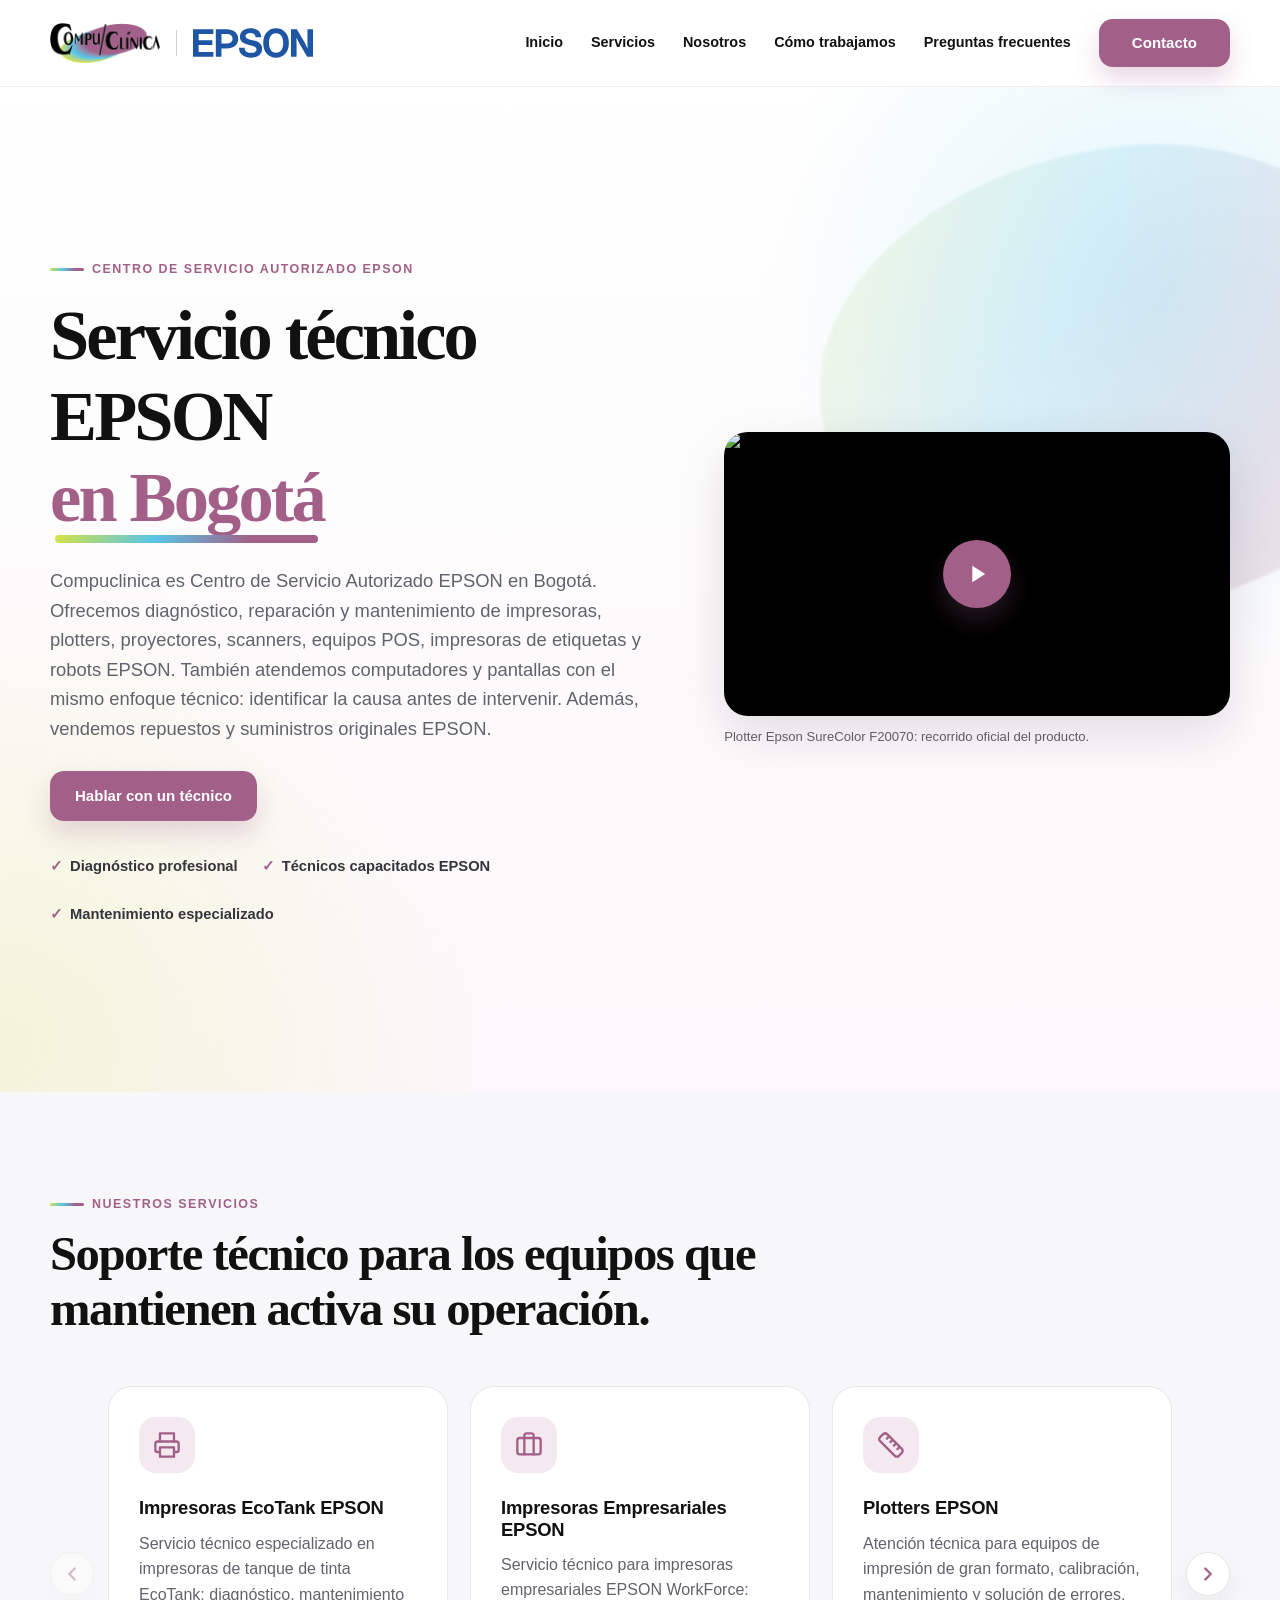
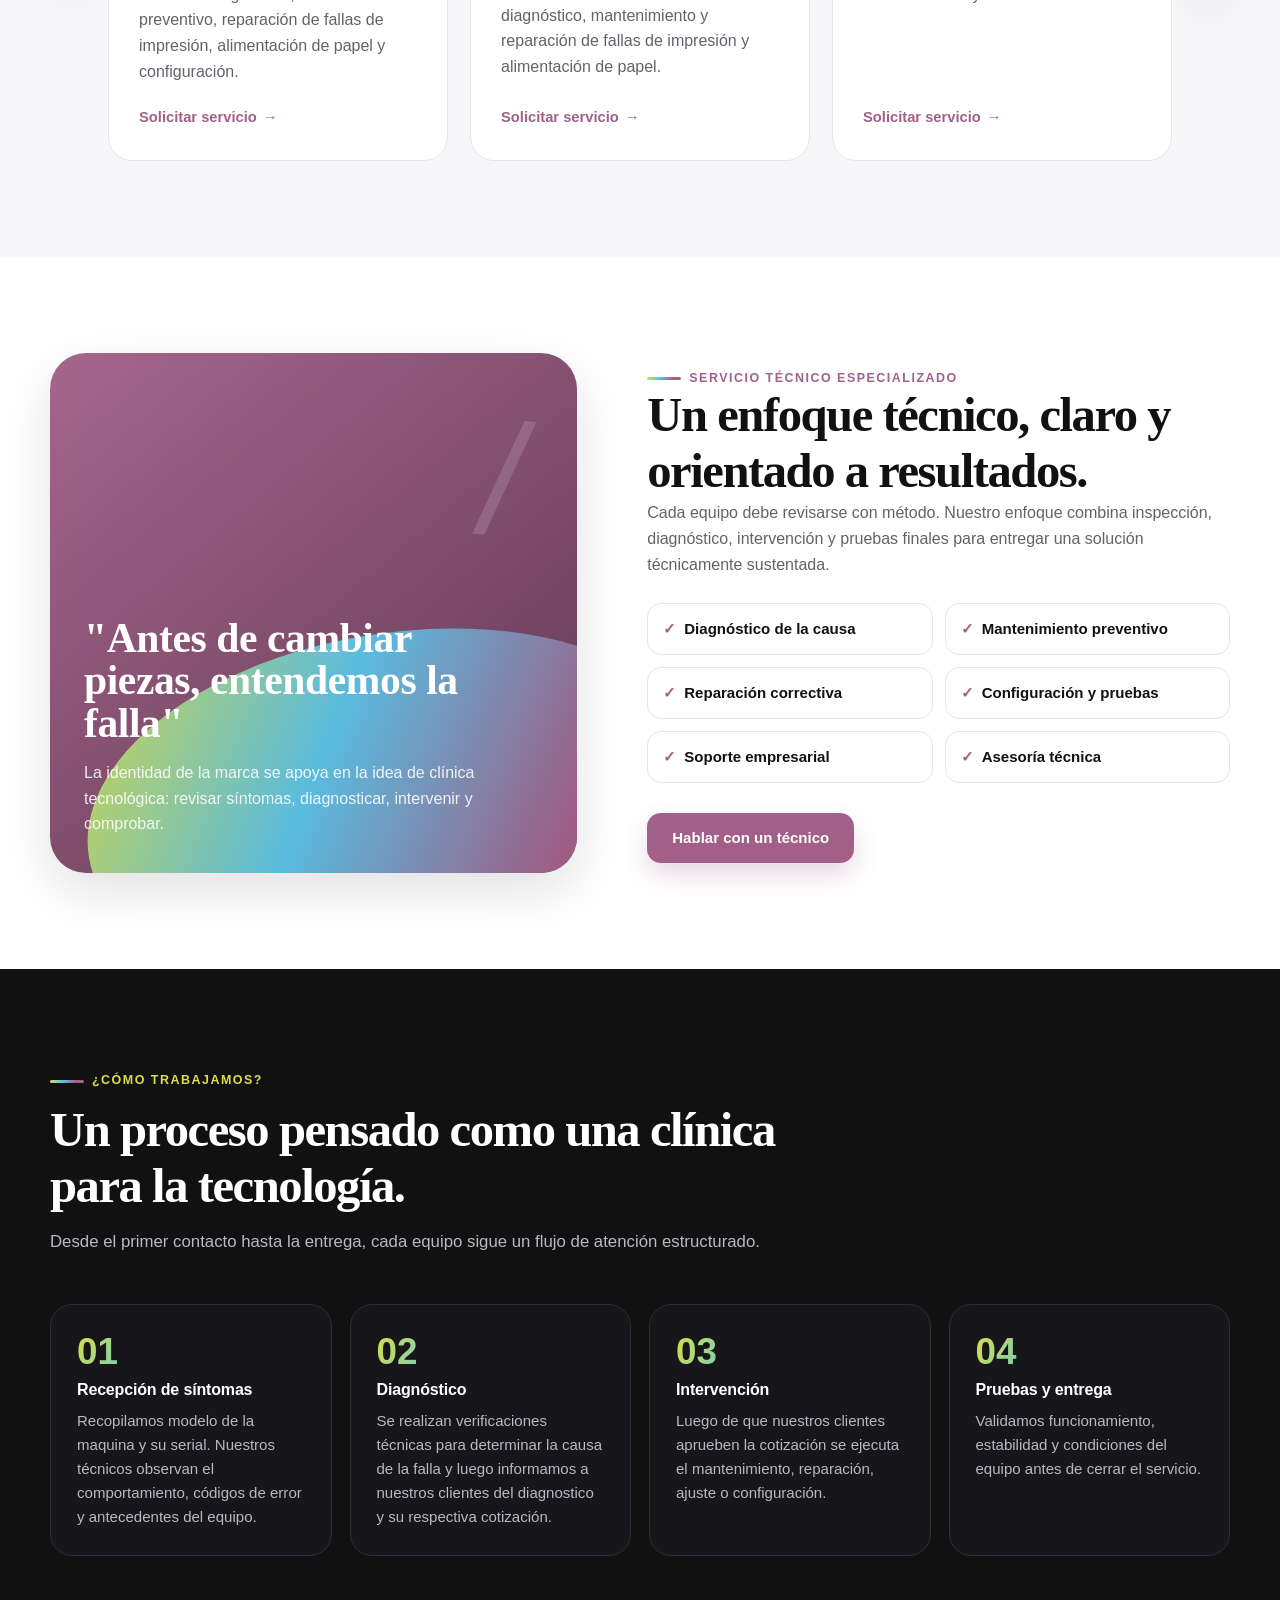
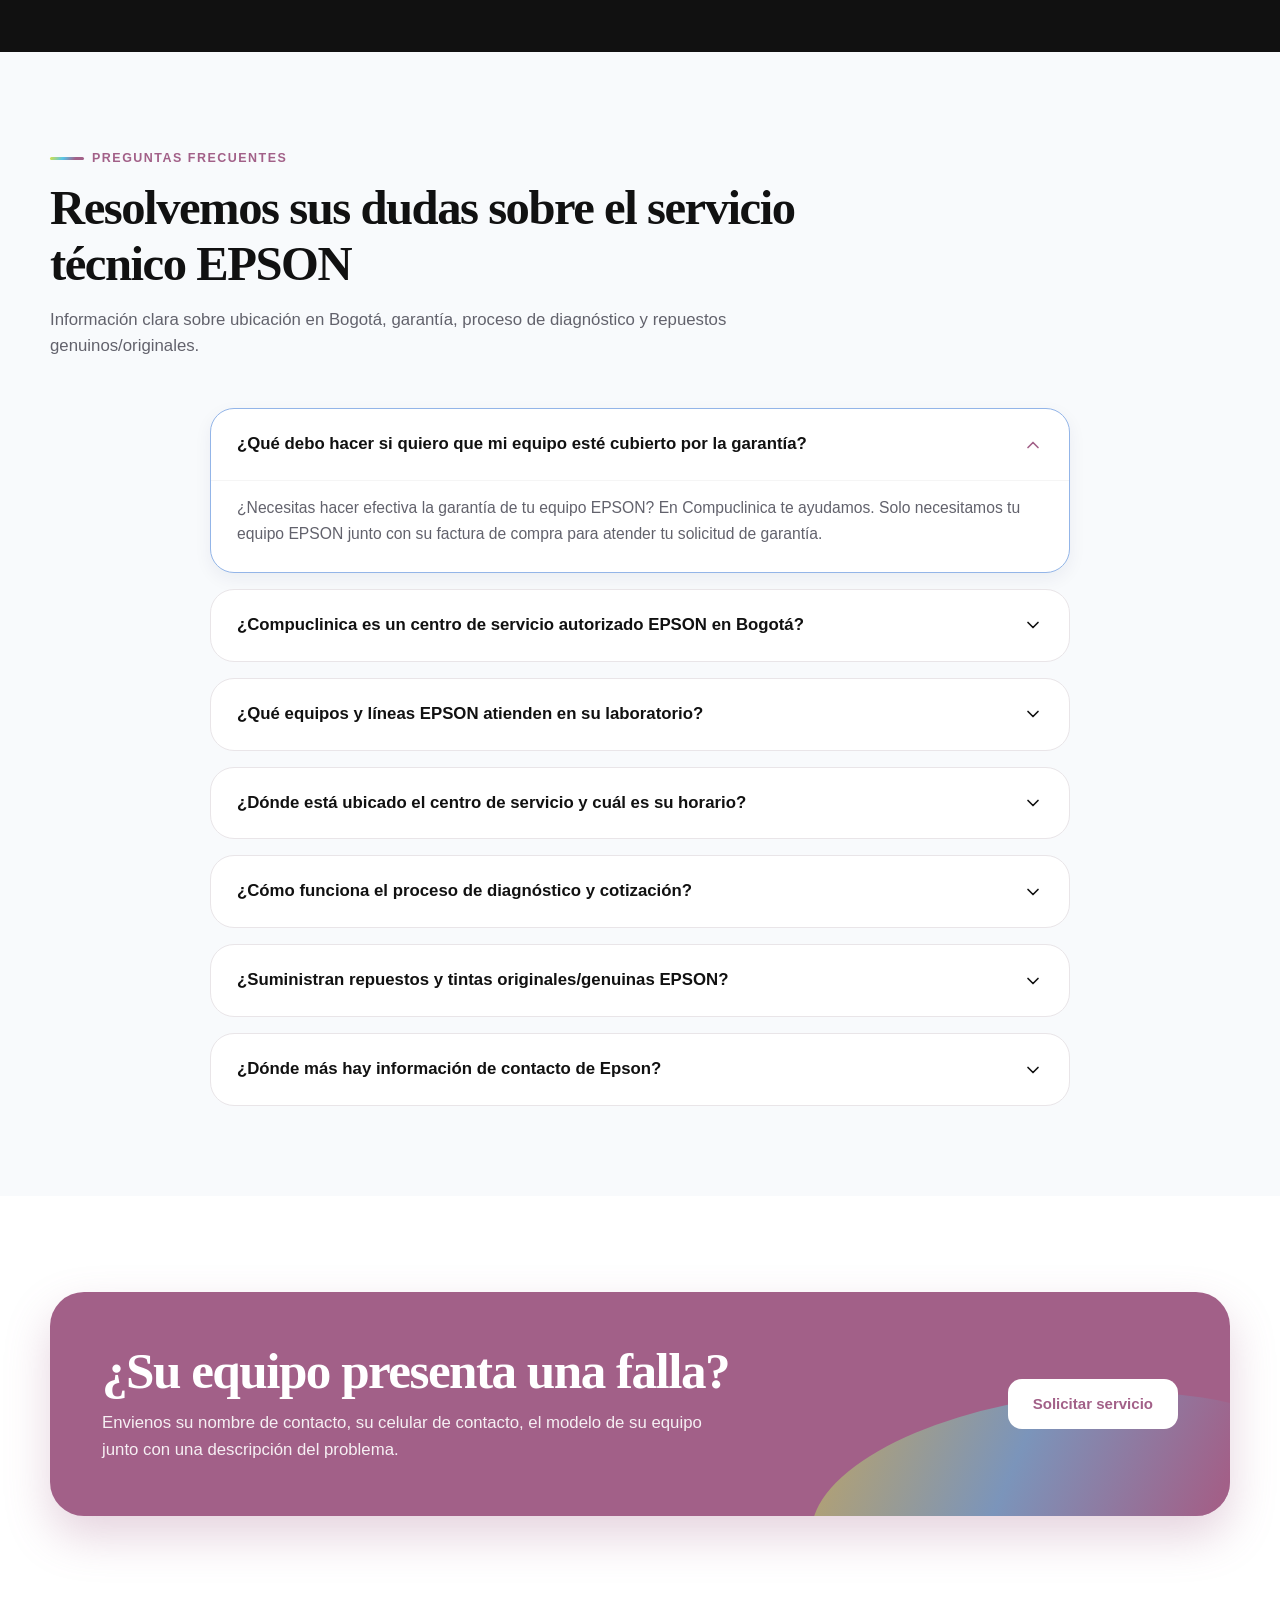
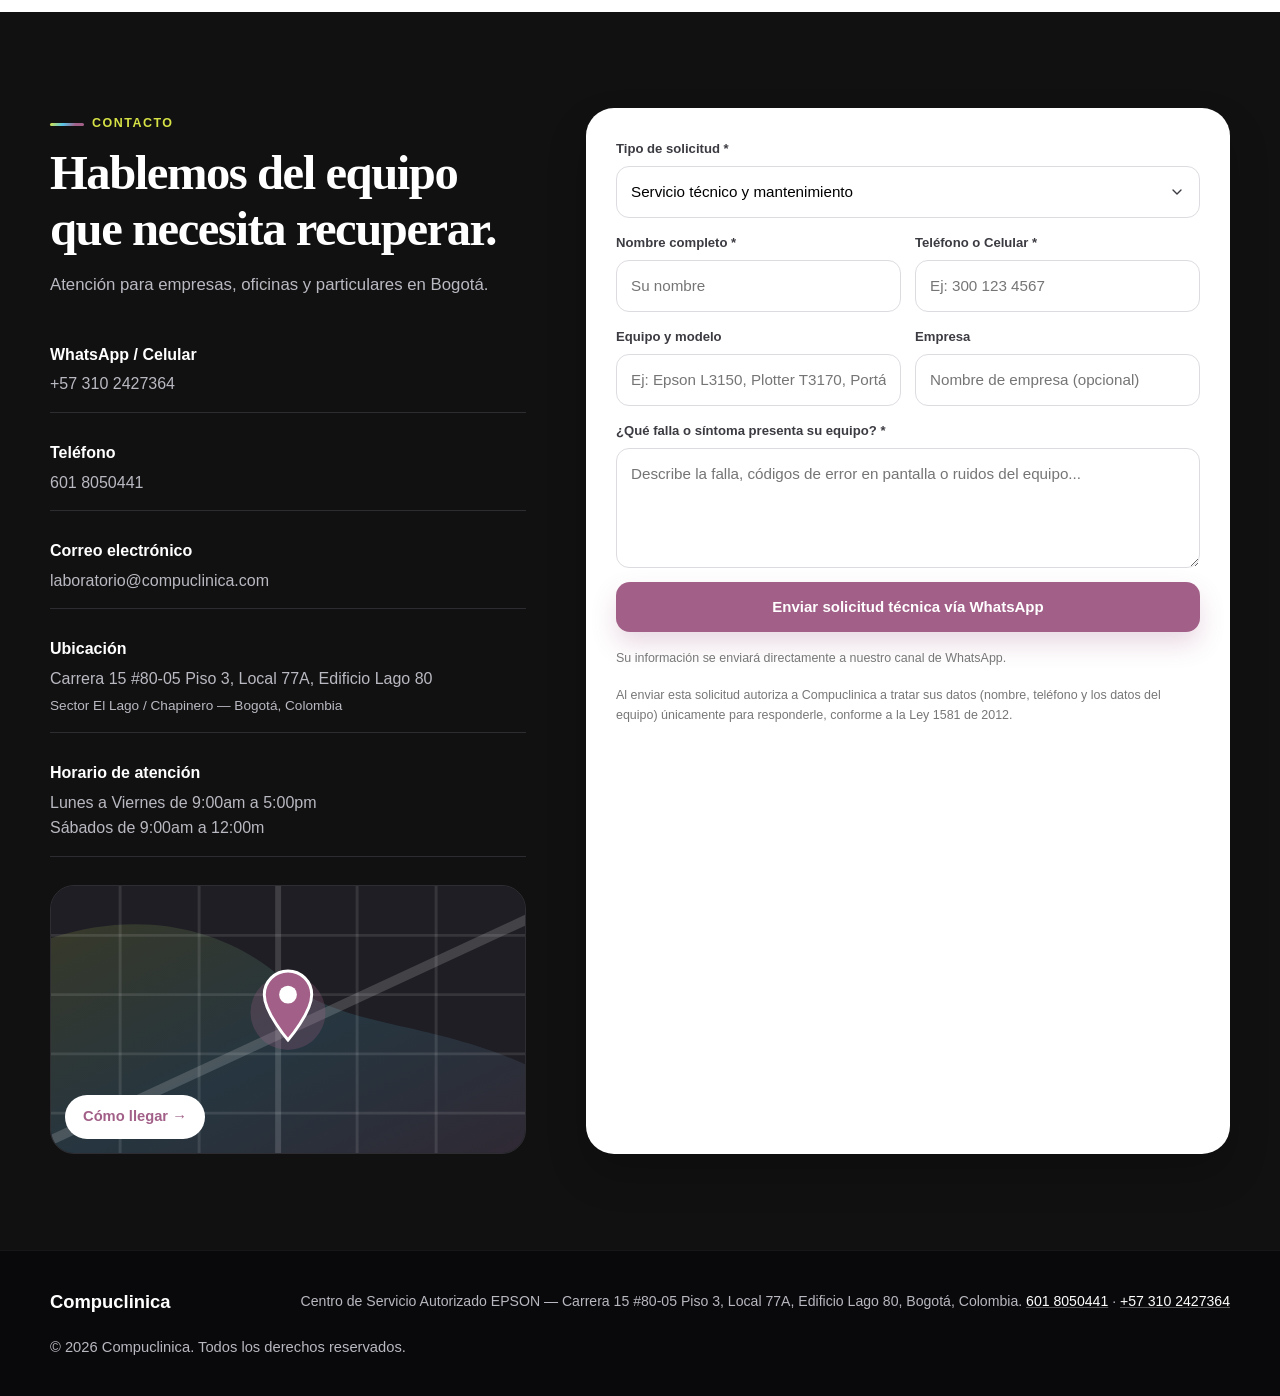
==== commit 2387d4d0: "refactor: remove interactive flyer viewer modal and simplify FAQ flyer component" ====
--- a/index.html
+++ b/index.html
@@ -248,7 +248,7 @@
         "name": "¿Cómo funciona el proceso de diagnóstico y cotización?",
         "acceptedAnswer": {
           "@type": "Answer",
-          "text": "Registramos el modelo y número serial de su equipo junto con los síntomas reportados. Nuestros especialistas realizan una inspección técnica para determinar el origen exacto de la falla. Le entregamos un diagnóstico claro y la cotización para su aprobación antes de realizar cualquier intervención o sustitución de piezas."
+          "text": "Registramos el modelo y número serial de su equipo junto con los síntomas reportados. Nuestros especialistas realizan una inspección técnica para determinar el origen exacto de la falla. Te entregamos un diagnóstico claro y la cotización para su aprobación antes de realizar cualquier intervención o sustitución de piezas."
         }
       },
       {
@@ -256,7 +256,7 @@
         "name": "¿Suministran repuestos y tintas originales/genuinas EPSON?",
         "acceptedAnswer": {
           "@type": "Answer",
-          "text": "Sí. Disponemos de repuestos genuinos, cabezales, almohadillas, tintas genuinas de botella EcoTank, rodillos de tracción y fuentes de poder EPSON. Puedes solicitar una cotización directamente desde nuestro formulario seleccionando la opción de Repuestos y Suministros."
+          "text": "Sí. Disponemos de repuestos genuinos, cabezales, almohadillas, tintas genuinas de botella EcoTank, rodillos de tracción, entre muchos otros repuestos. Puedes solicitar una cotización directamente desde nuestro formulario seleccionando la opción de Repuestos y Suministros."
         }
       }
     ]
@@ -757,29 +757,10 @@
                 8:30 a. m. a 6:00 p. m. y sábados de 8:00 a. m. a 1:00 p. m.</p>
 
               <figure class="faq-flyer">
-                <button type="button" class="faq-flyer-open" data-flyer-open aria-haspopup="dialog"
-                  aria-label="Ampliar el flyer de centros de servicio y contacto de EPSON Colombia">
-                  <img src="./assets/images/epson-centros-servicio-1225.webp"
-                    alt="Flyer oficial de EPSON Colombia con los centros de servicio autorizados por ciudad (Bogotá, Medellín, Villavicencio, Cali, Santa Marta, Popayán, Bucaramanga, Barranquilla, Florencia y Pereira) con sus direcciones y teléfonos, y la línea de atención al cliente Epson" width="1225" height="1582" loading="lazy" decoding="async">
-                  <span class="faq-flyer-hint" aria-hidden="true">Toca para ampliar</span>
-                </button>
-
-                <dialog class="flyer-viewer" id="flyerViewer" aria-label="Flyer de centros de servicio EPSON Colombia, ampliado">
-                  <div class="flyer-viewer-bar">
-                    <div class="flyer-viewer-tools">
-                      <button type="button" class="flyer-btn" data-flyer-zoom="out" aria-label="Reducir flyer">&minus;</button>
-                      <button type="button" class="flyer-btn" data-flyer-zoom="in" aria-label="Ampliar flyer">+</button>
-                    </div>
-                    <button type="button" class="flyer-btn flyer-btn--close" data-flyer-close
-                      aria-label="Cerrar el flyer y volver a las preguntas frecuentes">Cerrar <span
-                        aria-hidden="true">&times;</span></button>
-                  </div>
-                  <div class="flyer-viewer-body" tabindex="0"
-                    aria-label="Flyer ampliado. Usa las flechas del teclado o desliza para recorrerlo.">
-                    <img data-src="./assets/images/epson-centros-servicio-2450.webp"
-                      alt="Flyer oficial de EPSON Colombia con los centros de servicio autorizados por ciudad (Bogotá, Medellín, Villavicencio, Cali, Santa Marta, Popayán, Bucaramanga, Barranquilla, Florencia y Pereira) con sus direcciones y teléfonos, y la línea de atención al cliente Epson" width="2450" height="3164" decoding="async">
-                  </div>
-                </dialog>
+                <img src="./assets/images/epson-centros-servicio-1225.webp"
+                  srcset="./assets/images/epson-centros-servicio-1225.webp 1225w, ./assets/images/epson-centros-servicio-2450.webp 2450w"
+                  sizes="(max-width: 860px) calc(100vw - 84px), 808px"
+                  alt="Flyer oficial de EPSON Colombia con los centros de servicio autorizados por ciudad (Bogotá, Medellín, Villavicencio, Cali, Santa Marta, Popayán, Bucaramanga, Barranquilla, Florencia y Pereira) con sus direcciones y teléfonos, y la línea de atención al cliente Epson" width="1225" height="1582" loading="lazy" decoding="async">
               </figure>
             </div>
           </details>
--- a/css/components.css
+++ b/css/components.css
@@ -1067,140 +1067,15 @@
   font-weight: 700;
 }
 
-/* Flyer EPSON dentro del FAQ + visor ampliable */
+/* Flyer EPSON dentro del FAQ */
 .faq-flyer {
-  margin: 18px 0 0;
-}
-
-.faq-flyer-open {
-  position: relative;
-  display: block;
-  width: 100%;
-  padding: 0;
-  border: 1px solid var(--color-line);
-  border-radius: var(--radius-md);
-  overflow: hidden;
-  background: #ffffff;
-  cursor: zoom-in;
-}
-
-.faq-flyer-open img {
+  margin: var(--space-lg) 0 0;
+}
+
+.faq-flyer img {
   display: block;
   width: 100%;
   height: auto;
-}
-
-.faq-flyer-open:focus-visible {
-  outline: 3px solid var(--color-brand);
-  outline-offset: 3px;
-}
-
-.faq-flyer-hint {
-  position: absolute;
-  right: 12px;
-  bottom: 12px;
-  padding: 8px 14px;
-  border-radius: 999px;
-  background: var(--color-brand-dark);
-  color: #ffffff;
-  font: 700 0.85rem var(--font-heading);
-}
-
-.flyer-viewer {
-  width: 100%;
-  max-width: 100vw;
-  height: 100%;
-  max-height: 100dvh;
-  margin: 0;
-  padding: 0;
-  border: 0;
-  background: var(--color-dark-bg);
-  color: #ffffff;
-}
-
-.flyer-viewer[open] {
-  display: flex;
-  flex-direction: column;
-}
-
-.flyer-viewer::backdrop {
-  background: rgba(0, 0, 0, 0.85);
-}
-
-html:has(.flyer-viewer[open]) {
-  overflow: hidden;
-}
-
-.flyer-viewer-bar {
-  display: flex;
-  align-items: center;
-  justify-content: space-between;
-  gap: var(--space-md);
-  padding: 10px 14px;
-  background: var(--color-dark-bg);
-  border-bottom: 1px solid var(--color-dark-border);
-}
-
-.flyer-viewer-tools {
-  display: flex;
-  gap: var(--space-sm);
-}
-
-.flyer-btn {
-  min-width: 44px;
-  height: 44px;
-  padding: 0 16px;
-  border: 1px solid var(--color-brand);
-  border-radius: 999px;
-  background: var(--color-brand);
-  color: #ffffff;
-  font: 800 1.2rem/1 var(--font-heading);
-  cursor: pointer;
-  transition: background 0.2s ease, opacity 0.2s ease;
-}
-
-.flyer-btn--close {
-  font-size: 0.95rem;
-}
-
-.flyer-btn:hover:not(:disabled) {
-  background: #ffffff;
-  color: var(--color-brand-dark);
-}
-
-.flyer-btn:active:not(:disabled) {
-  background: var(--color-brand-dark);
-  color: #ffffff;
-}
-
-.flyer-btn:focus-visible {
-  outline: 3px solid #ffffff;
-  outline-offset: 3px;
-}
-
-.flyer-btn:disabled {
-  opacity: 0.4;
-  cursor: default;
-}
-
-.flyer-viewer-body {
-  flex: 1;
-  min-height: 0;
-  overflow: auto;
-  overscroll-behavior: contain;
-  touch-action: pan-x pan-y pinch-zoom;
-  background: #ffffff;
-}
-
-.flyer-viewer-body:focus-visible {
-  outline: 3px solid var(--color-brand);
-  outline-offset: -3px;
-}
-
-.flyer-viewer-body img {
-  display: block;
-  width: calc(max(100%, 900px) * var(--flyer-zoom, 1));
-  max-width: none;
-  height: auto;
-  margin: 0 auto;
-}
+  border: 1px solid var(--color-line);
+  border-radius: var(--radius-md);
+}
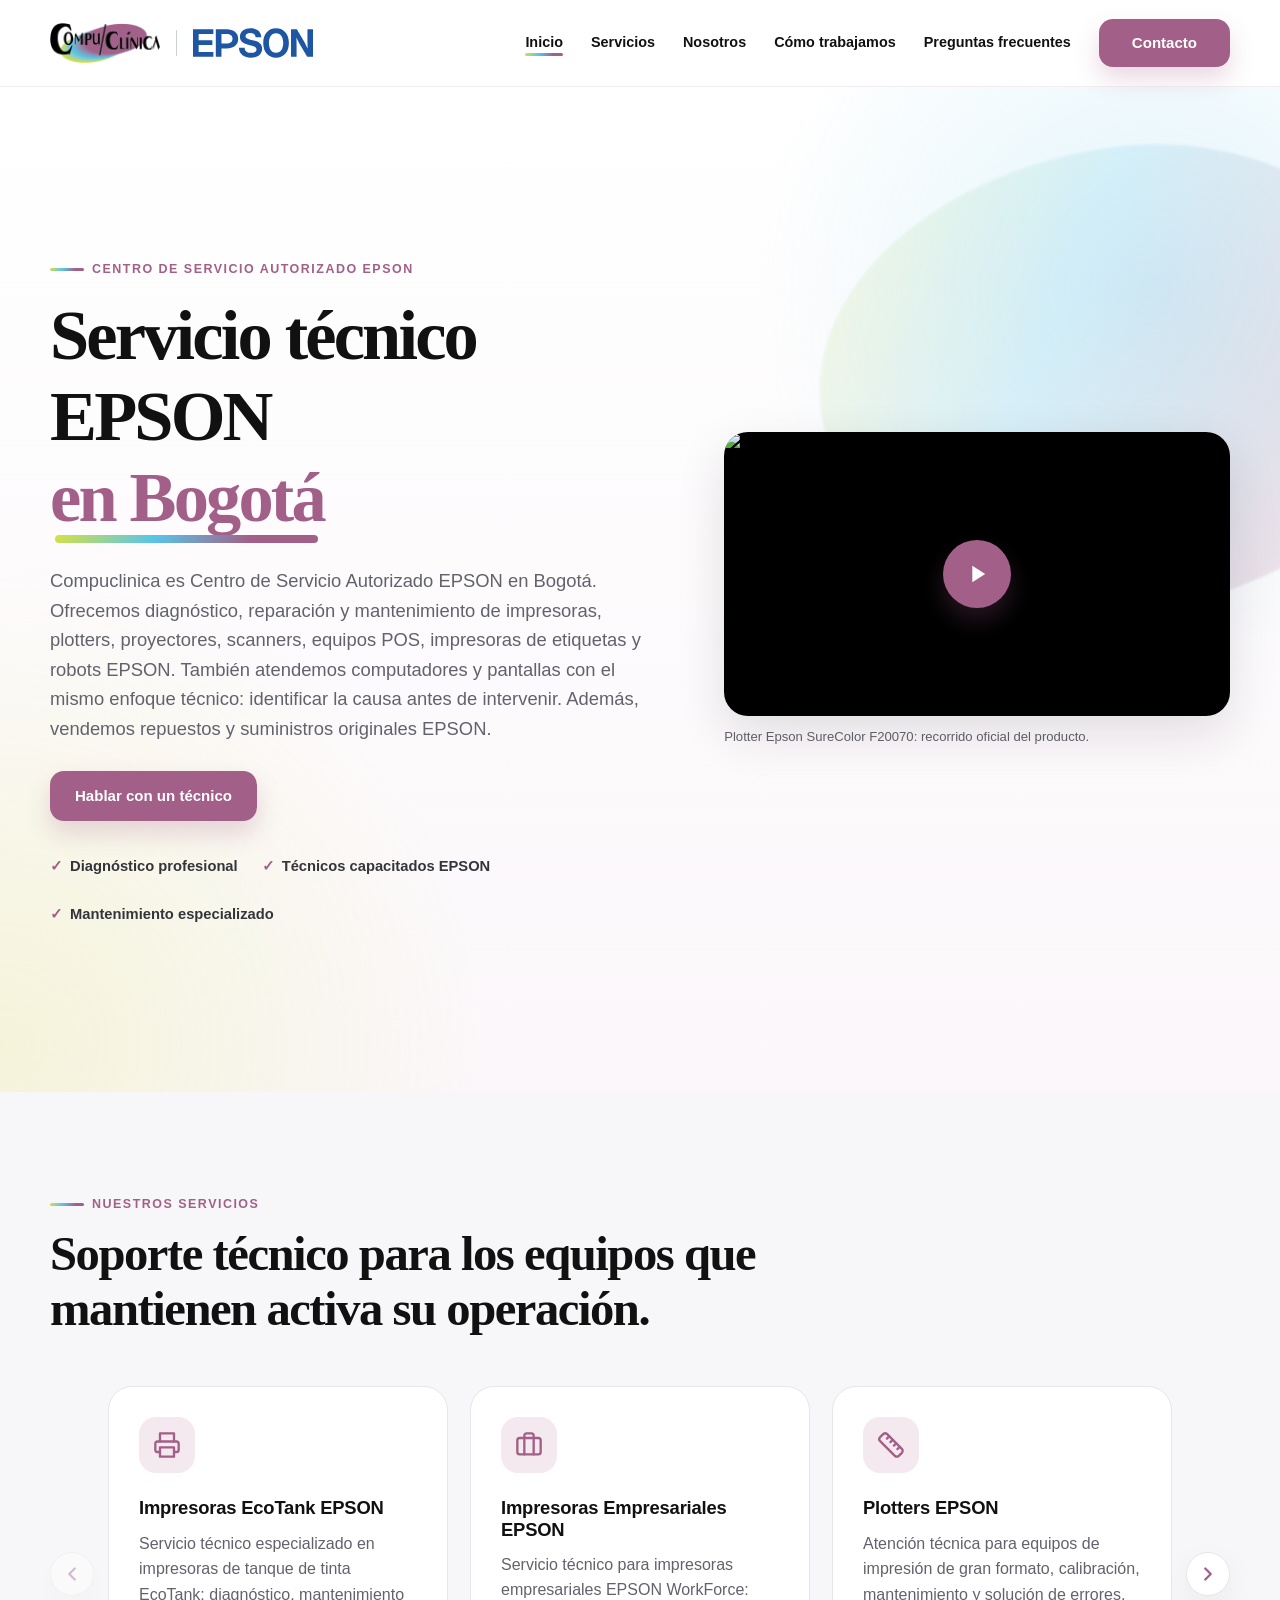
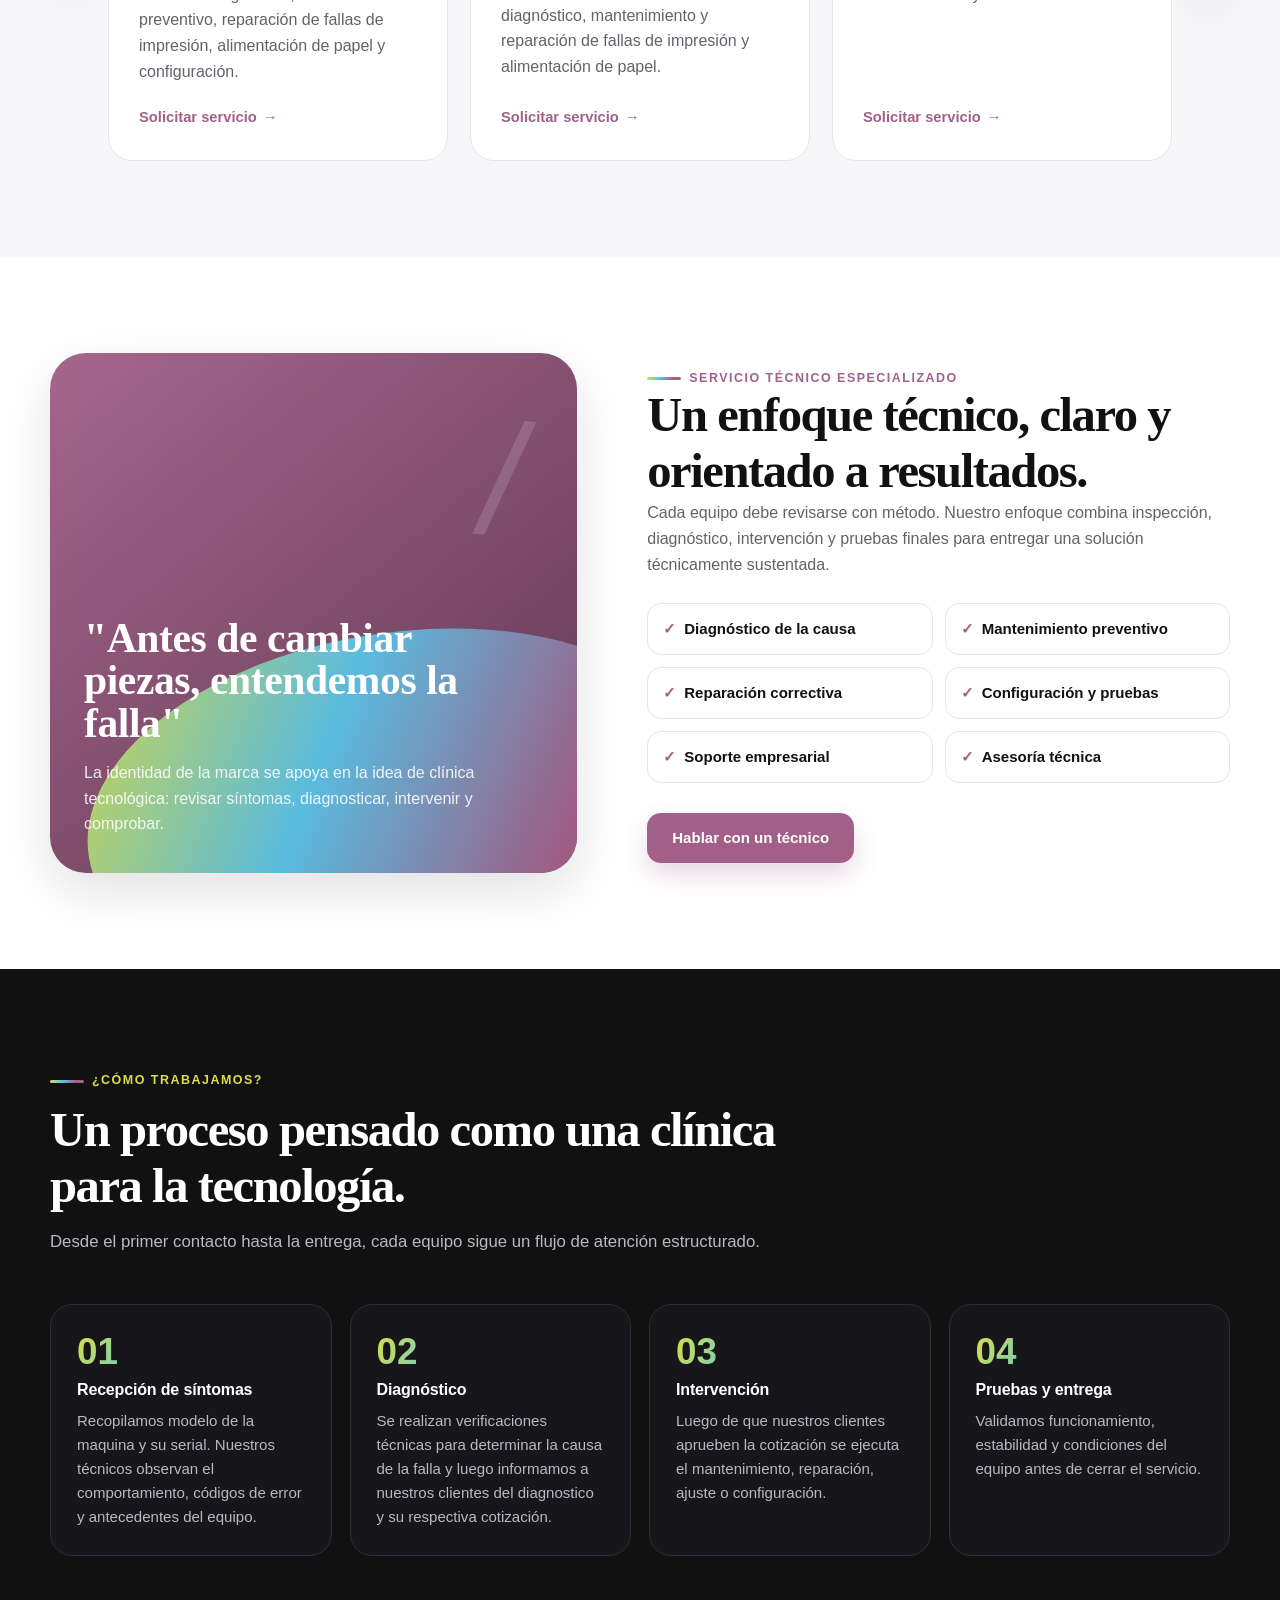
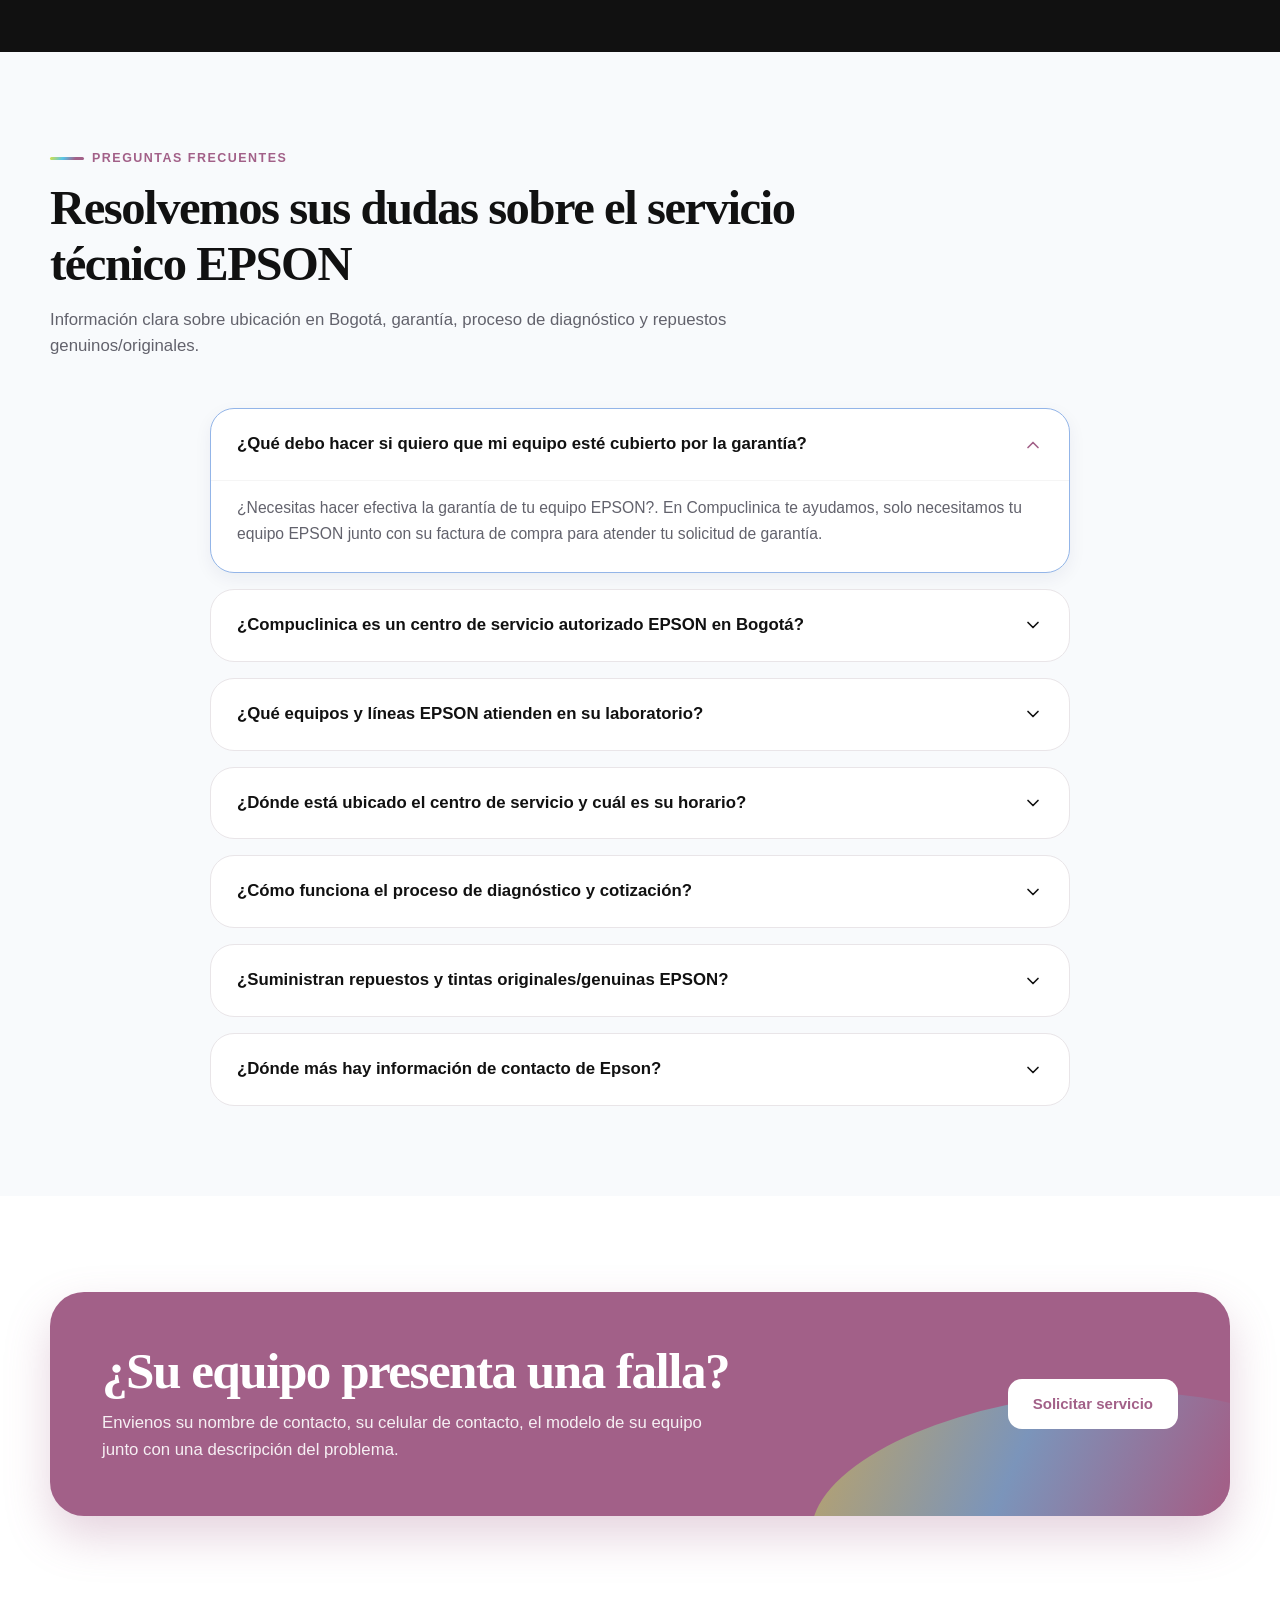
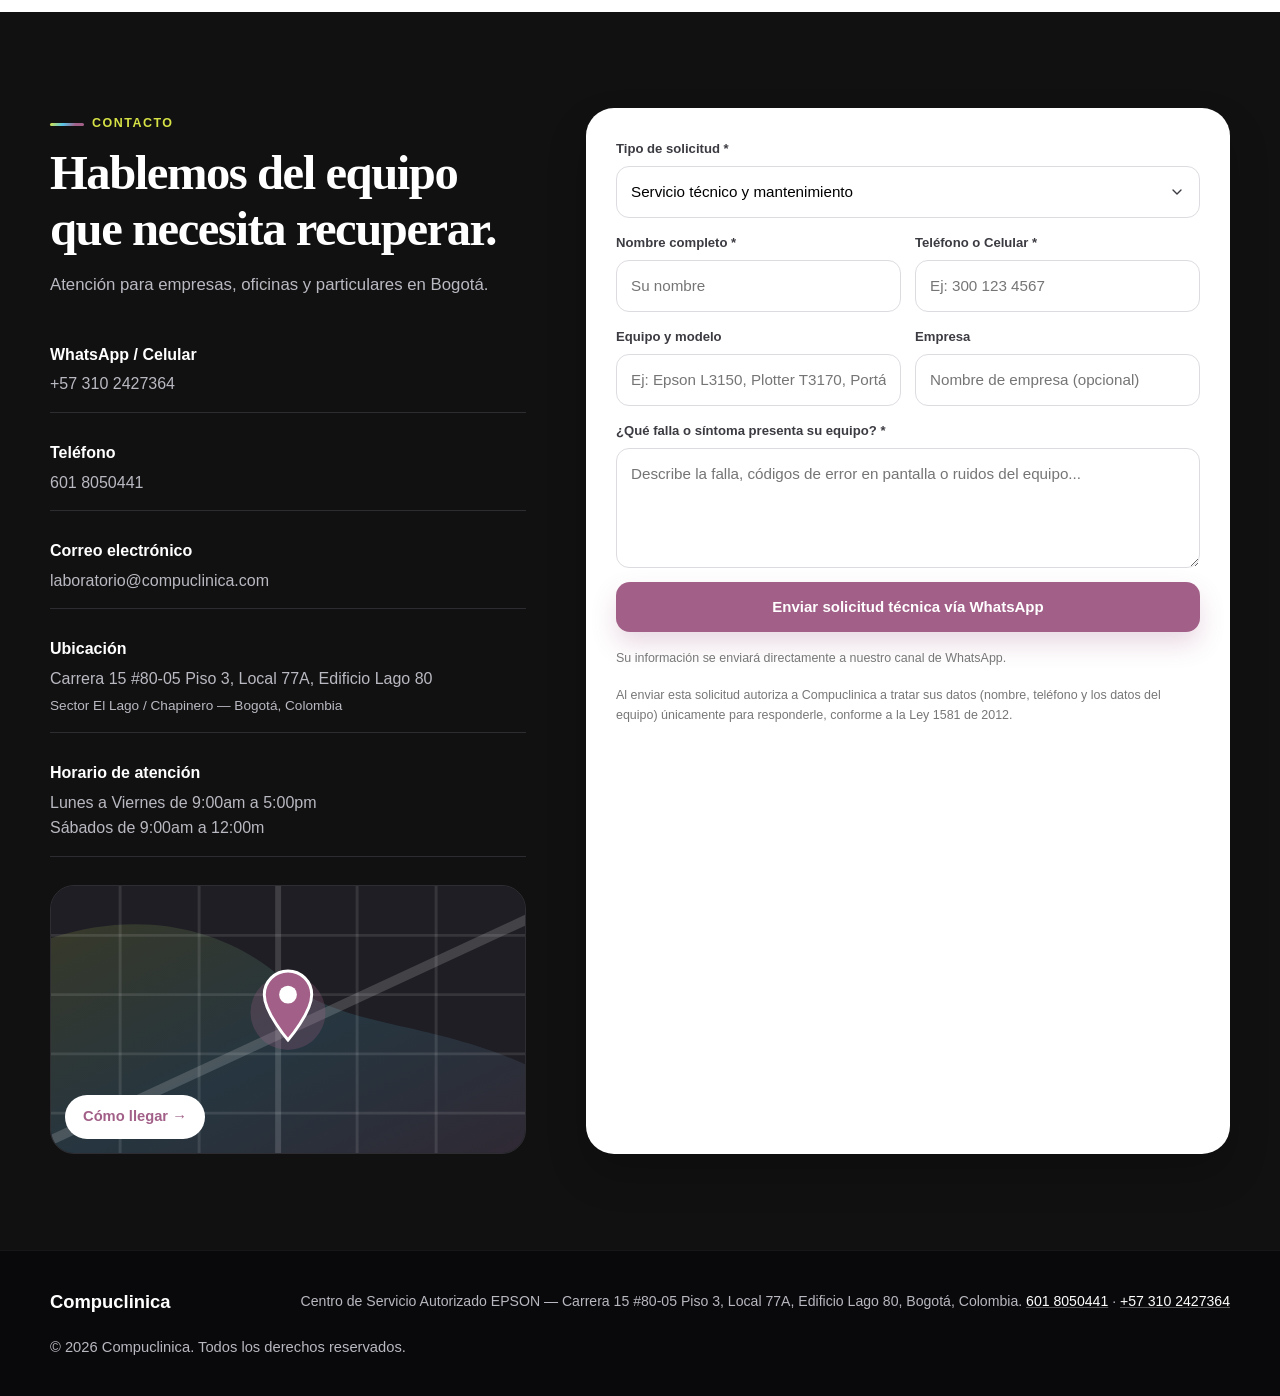
==== commit f7d7873b: "docs: update punctuation and formatting in FAQ section copy" ====
--- a/index.html
+++ b/index.html
@@ -660,7 +660,8 @@
               </svg>
             </summary>
             <div class="faq-answer">
-              <p>¿Necesitas hacer efectiva la garantía de tu equipo EPSON? En Compuclinica te ayudamos. Solo necesitamos
+              <p>¿Necesitas hacer efectiva la garantía de tu equipo EPSON?. En Compuclinica te ayudamos, solo
+                necesitamos
                 tu equipo EPSON junto con su factura de compra para atender tu solicitud de garantía.</p>
             </div>
           </details>
@@ -754,13 +755,14 @@
             <div class="faq-answer">
               <p>En este flyer de EPSON Colombia encuentras los centros de servicio por ciudad y la línea de atención al
                 cliente Epson: Bogotá (601) 602 4751 y línea gratuita nacional 018000-915235, de lunes a viernes de
-                8:30 a. m. a 6:00 p. m. y sábados de 8:00 a. m. a 1:00 p. m.</p>
+                8:30am a 6:00pm y sábados de 8:00am a 1:00pm</p>
 
               <figure class="faq-flyer">
                 <img src="./assets/images/epson-centros-servicio-1225.webp"
                   srcset="./assets/images/epson-centros-servicio-1225.webp 1225w, ./assets/images/epson-centros-servicio-2450.webp 2450w"
                   sizes="(max-width: 860px) calc(100vw - 84px), 808px"
-                  alt="Flyer oficial de EPSON Colombia con los centros de servicio autorizados por ciudad (Bogotá, Medellín, Villavicencio, Cali, Santa Marta, Popayán, Bucaramanga, Barranquilla, Florencia y Pereira) con sus direcciones y teléfonos, y la línea de atención al cliente Epson" width="1225" height="1582" loading="lazy" decoding="async">
+                  alt="Flyer oficial de EPSON Colombia con los centros de servicio autorizados por ciudad (Bogotá, Medellín, Villavicencio, Cali, Santa Marta, Popayán, Bucaramanga, Barranquilla, Florencia y Pereira) con sus direcciones y teléfonos, y la línea de atención al cliente Epson"
+                  width="1225" height="1582" loading="lazy" decoding="async">
               </figure>
             </div>
           </details>
--- a/css/components.css
+++ b/css/components.css
@@ -1076,6 +1076,7 @@
   display: block;
   width: 100%;
   height: auto;
+  aspect-ratio: 1225 / 1582;
   border: 1px solid var(--color-line);
   border-radius: var(--radius-md);
 }
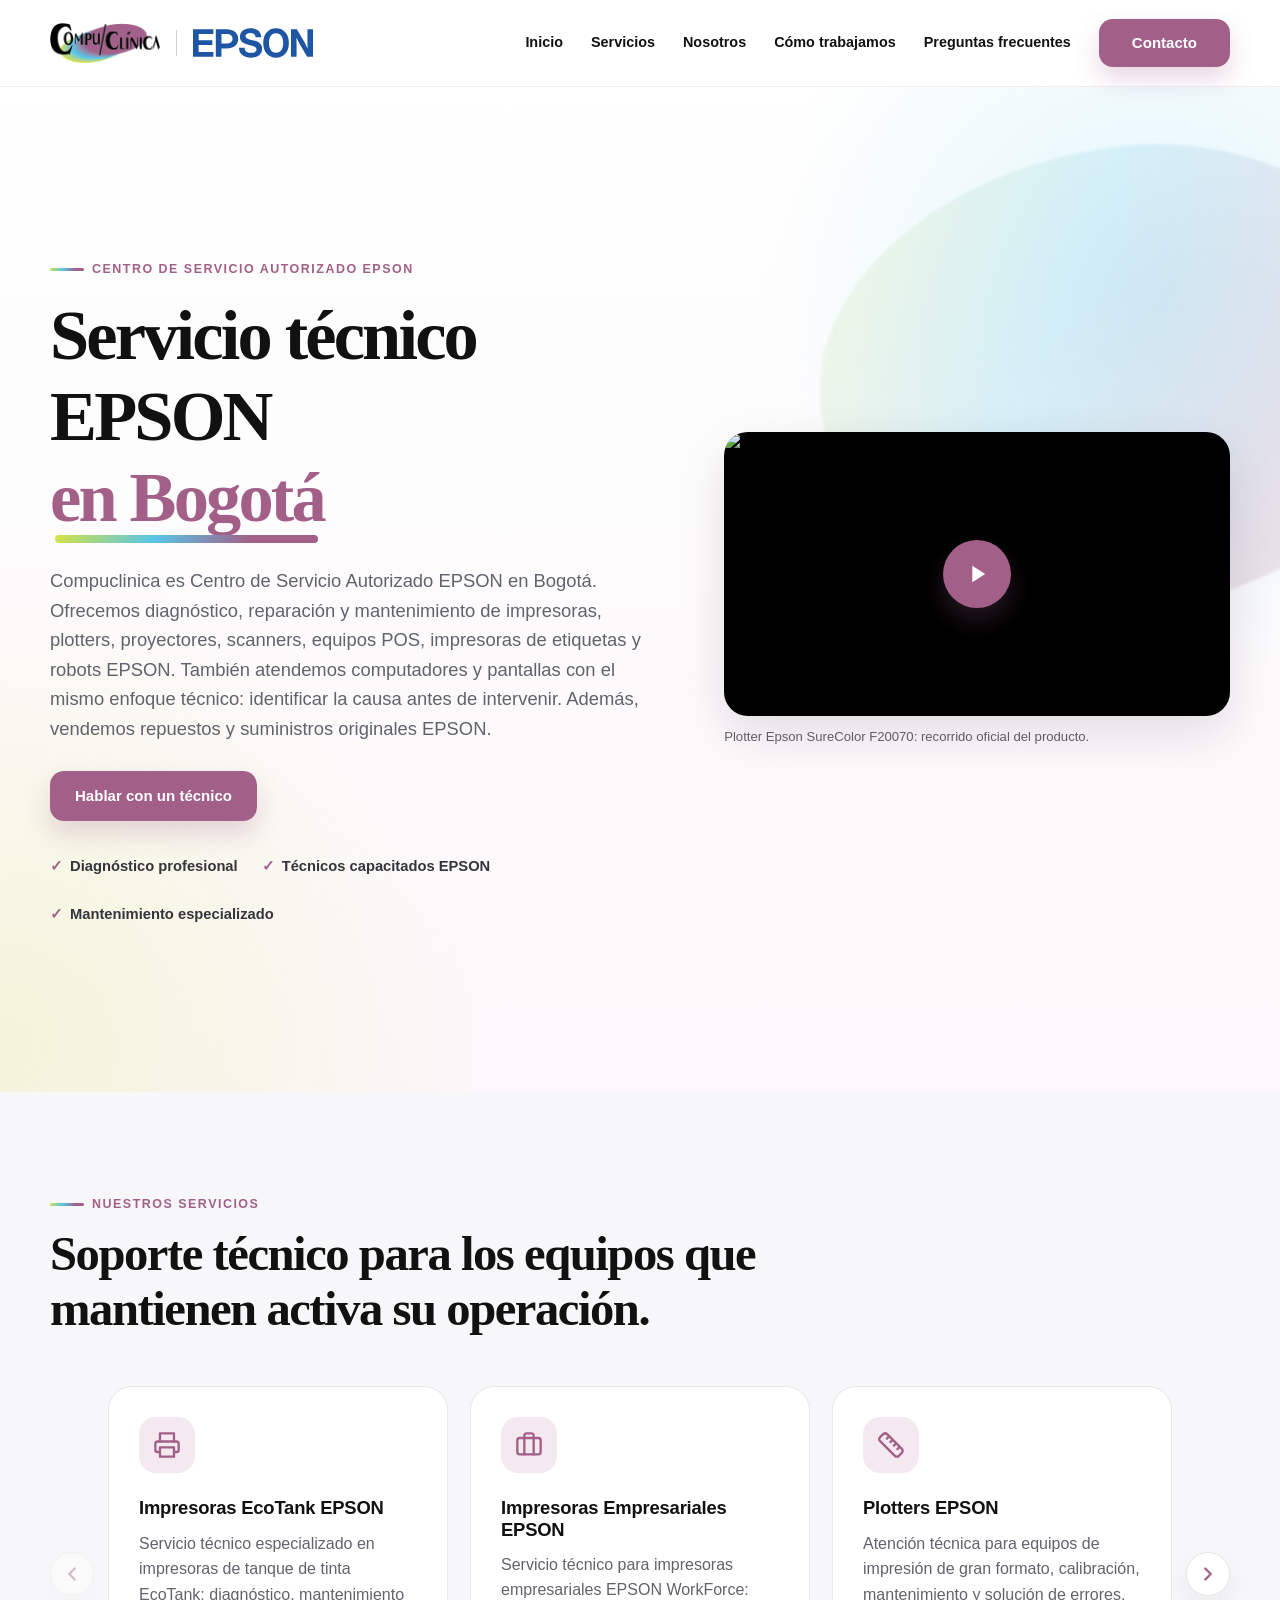
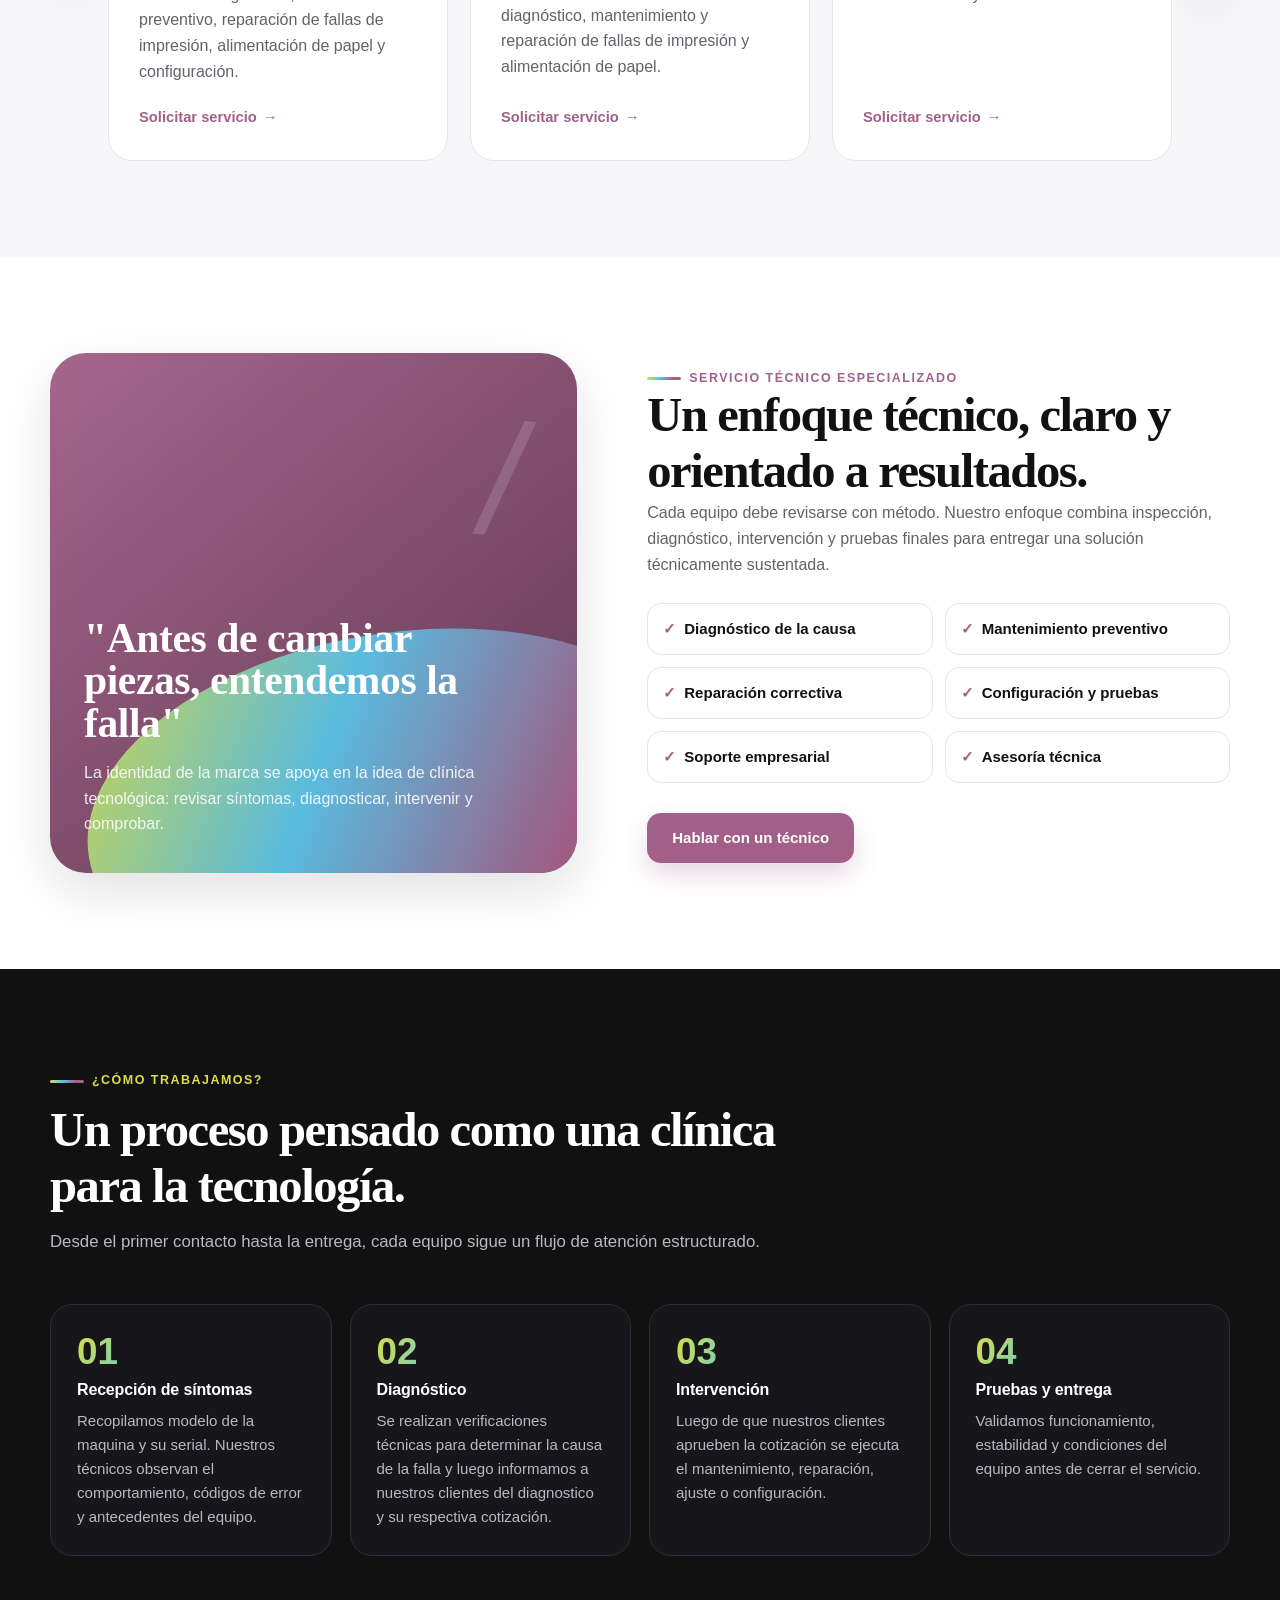
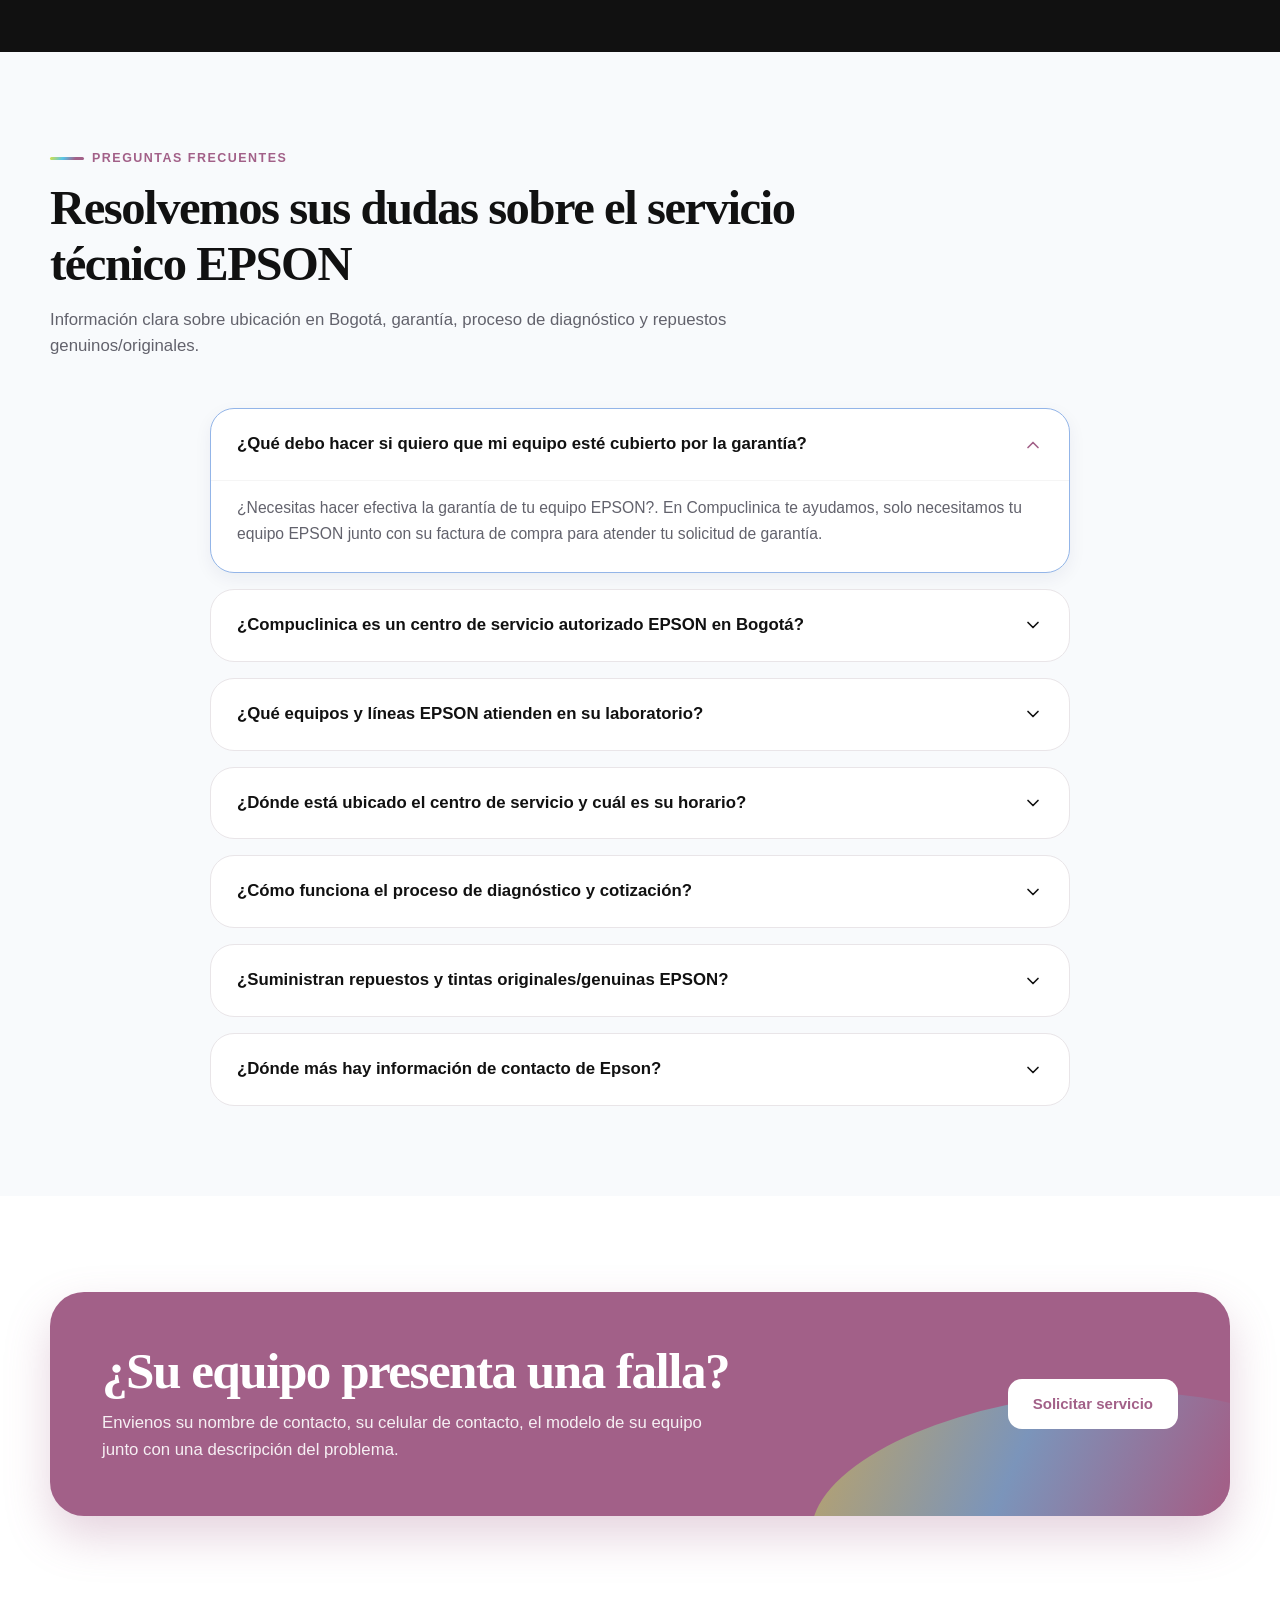
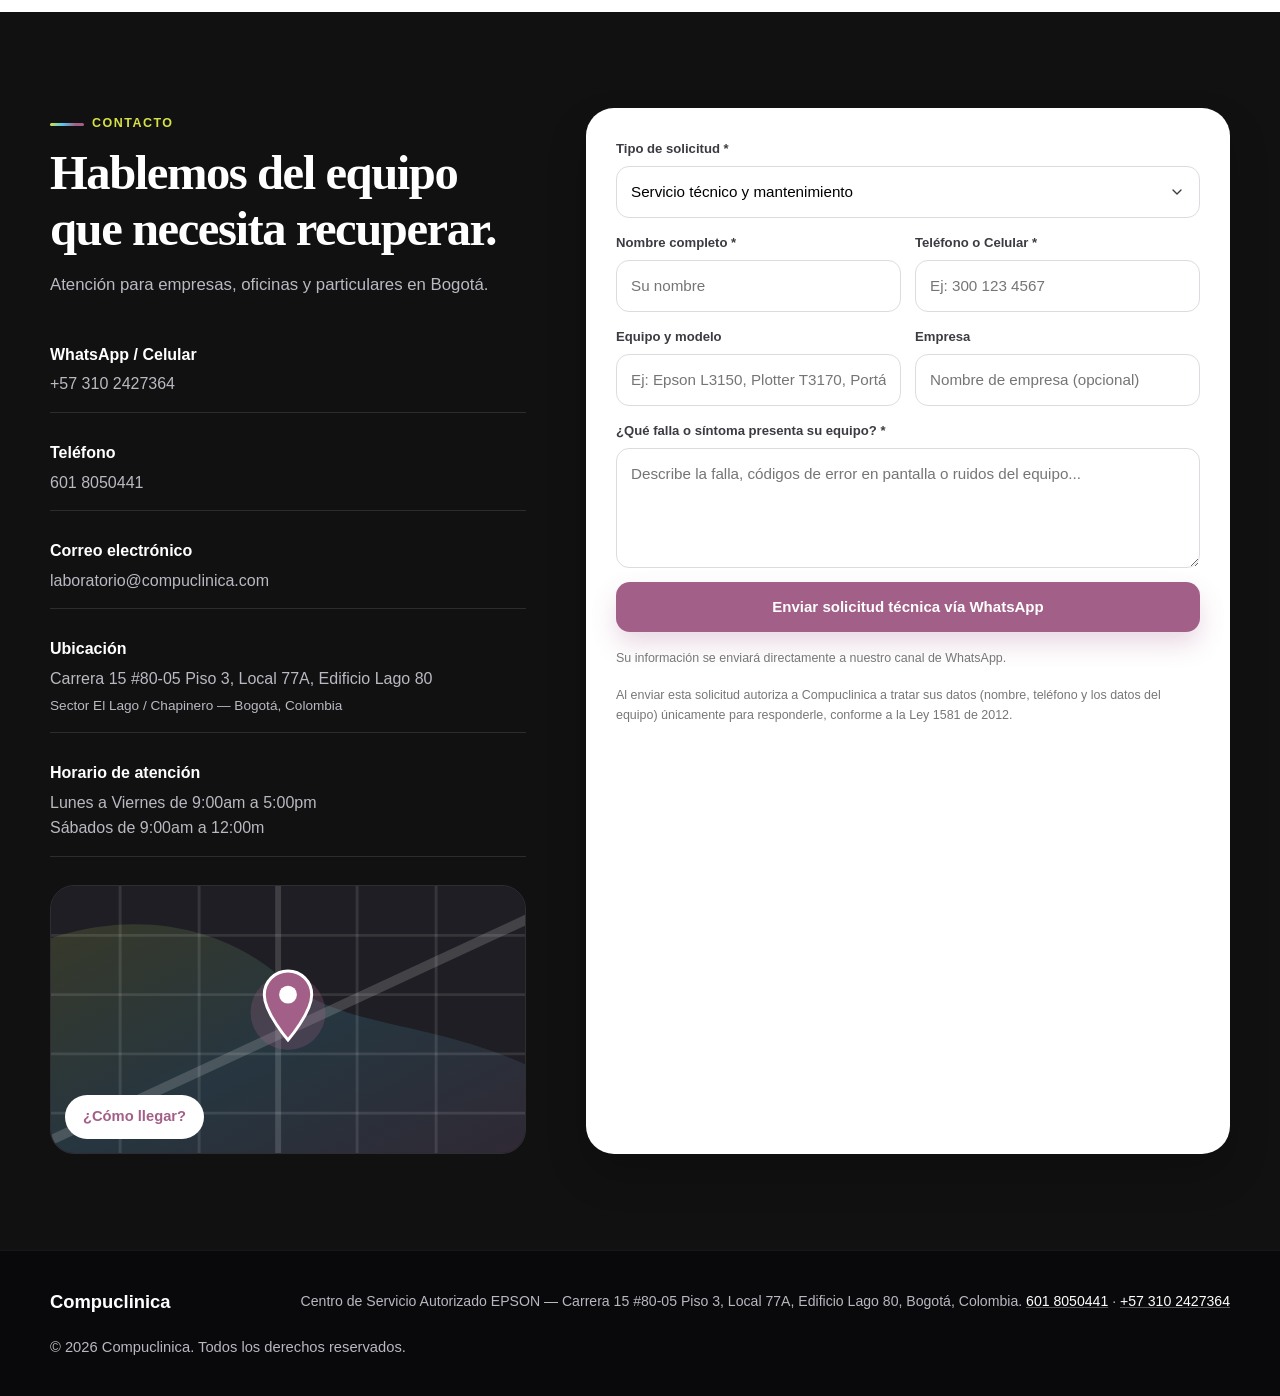
==== commit a3935e4f: "fix: update contact map call-to-action text and punctuation in index.html" ====
--- a/index.html
+++ b/index.html
@@ -849,7 +849,7 @@
                 stroke="#ffffff" stroke-width="3"></path>
               <circle cx="240" cy="110" r="9" fill="#ffffff"></circle>
             </svg>
-            <span class="contact-map-cta">Cómo llegar <span aria-hidden="true">→</span></span>
+            <span class="contact-map-cta">¿Cómo llegar?</span>
           </a>
         </div>
 
